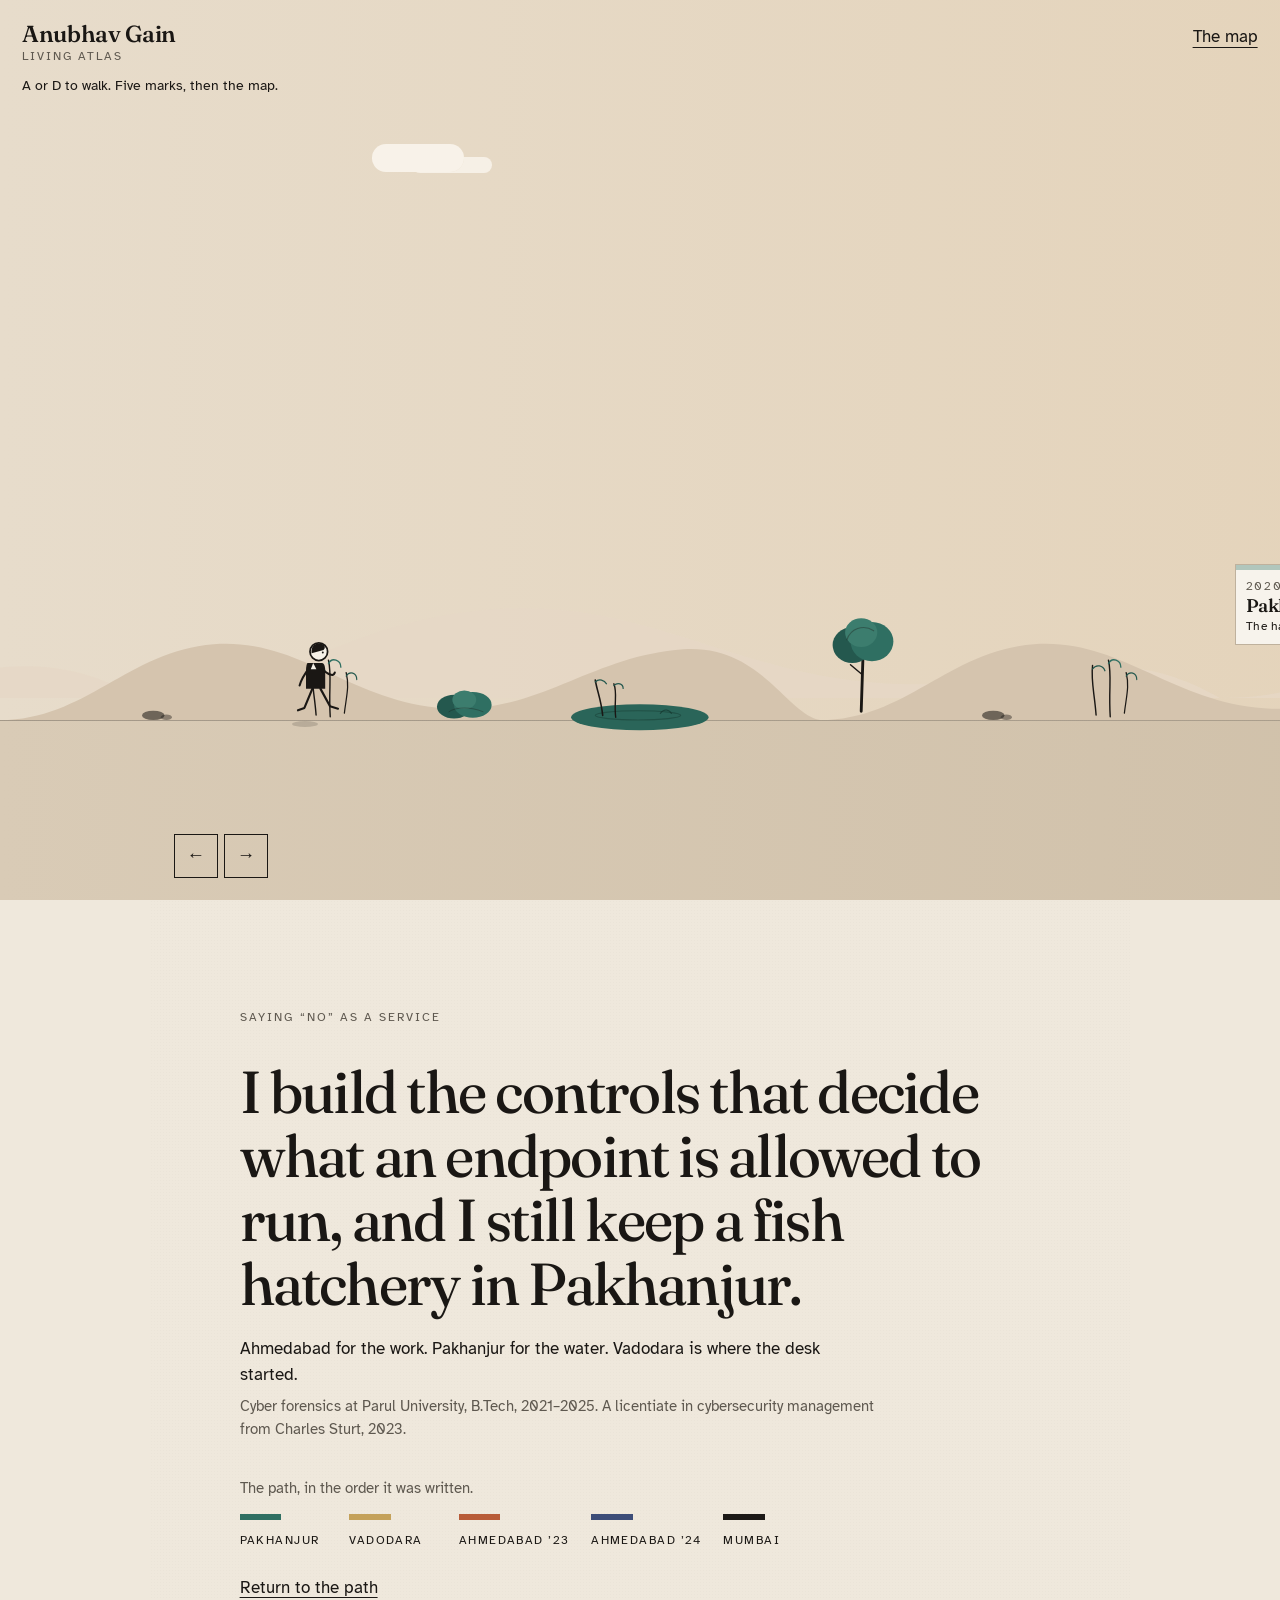
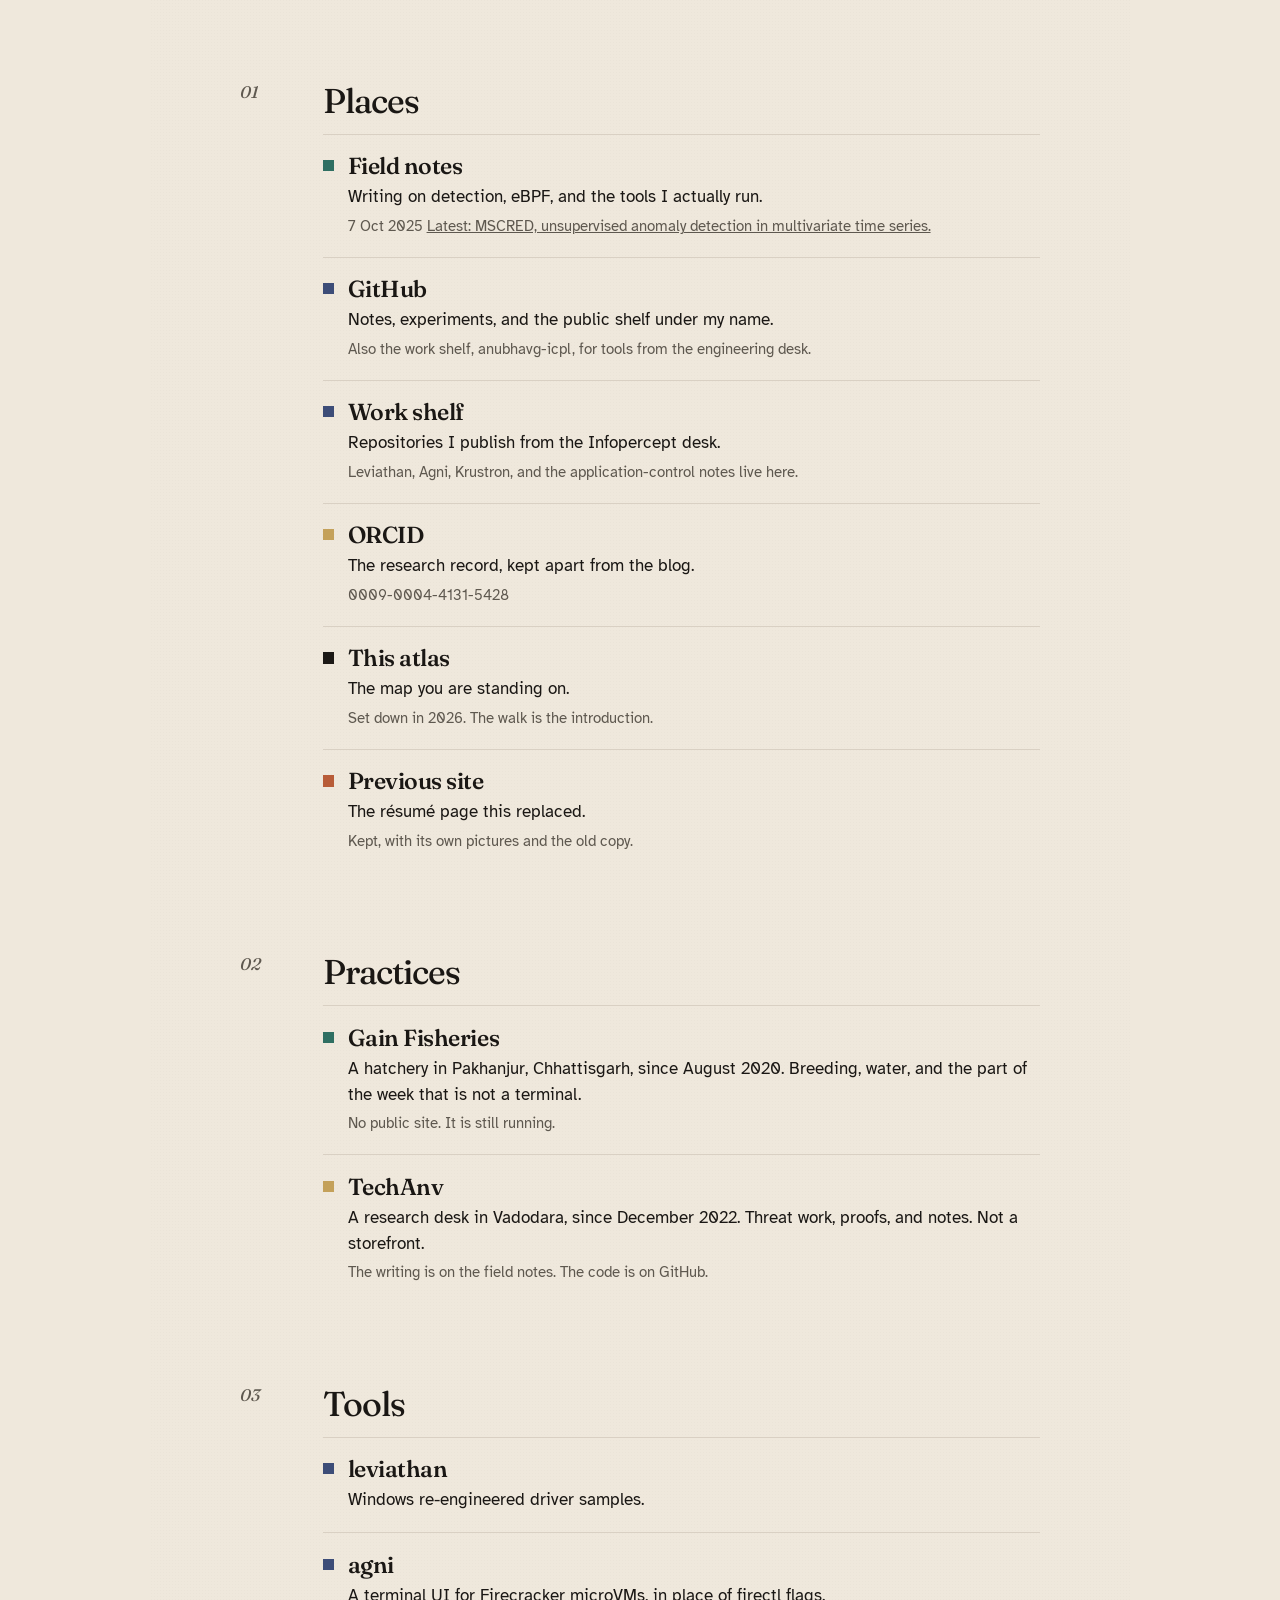
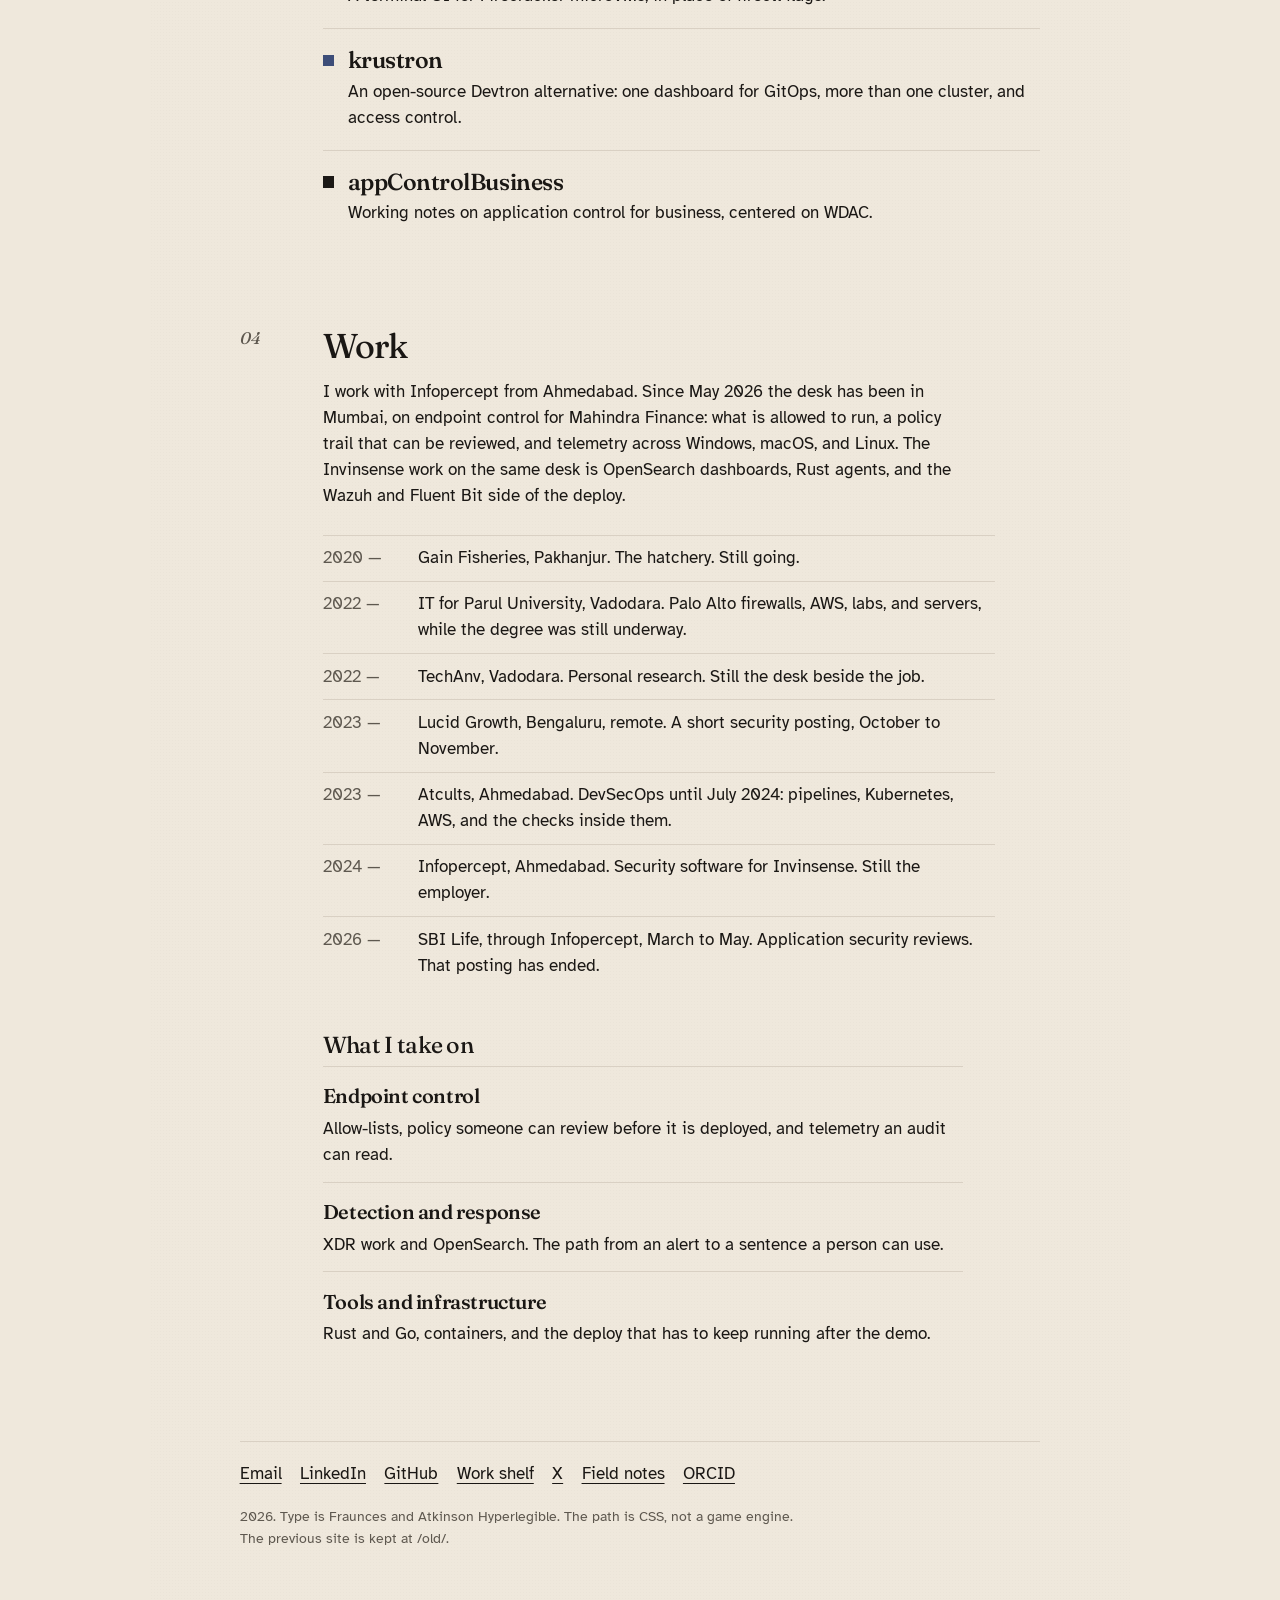
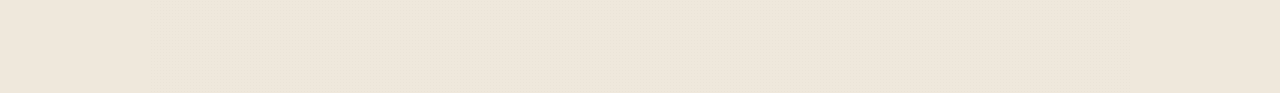
==== index.html @ b59c7184 "Replace the résumé page with a walkable living atlas. The previous site stays in old/. The new page " ====
<!DOCTYPE html>
<html lang="en">
<head>
  <meta charset="utf-8" />
  <meta name="viewport" content="width=device-width, initial-scale=1" />
  <title>Anubhav Gain — Living atlas</title>
  <meta name="description" content="Anubhav Gain builds endpoint controls, keeps a fish hatchery in Pakhanjur, and maps the work from Ahmedabad." />
  <meta name="author" content="Anubhav Gain" />
  <link rel="canonical" href="https://mranv.github.io/" />
  <meta property="og:title" content="Anubhav Gain — Living atlas" />
  <meta property="og:description" content="A walk through the work, then a map of the places, the hatchery, the tools, and what he takes on." />
  <meta property="og:type" content="website" />
  <meta property="og:url" content="https://mranv.github.io/" />
  <meta name="theme-color" content="#efe8dc" />
  <link rel="icon" href="assets/favicon.svg" type="image/svg+xml" />
  <link rel="apple-touch-icon" href="assets/apple-touch-icon.png" />
  <meta property="og:image" content="https://mranv.github.io/assets/og.png" />
  <meta property="og:image:width" content="1200" />
  <meta property="og:image:height" content="630" />
  <meta name="twitter:card" content="summary_large_image" />
  <link rel="preconnect" href="https://fonts.googleapis.com" />
  <link rel="preconnect" href="https://fonts.gstatic.com" crossorigin />
  <link href="https://fonts.googleapis.com/css2?family=Atkinson+Hyperlegible:ital,wght@0,400;0,700;1,400&family=Fraunces:ital,opsz,wght@0,9..144,460;0,9..144,560;1,9..144,460&display=swap" rel="stylesheet" />
  <link rel="stylesheet" href="css/atlas.css" />
  <script>
    (function () {
      try {
        var reduce = window.matchMedia("(prefers-reduced-motion: reduce)").matches;
        var narrow = window.matchMedia("(max-width: 800px)").matches;
        if (reduce || narrow) document.documentElement.classList.add("map-first");
      } catch (e) {}
    })();
  </script>
  <script type="application/ld+json">
  {
    "@context": "https://schema.org",
    "@type": "Person",
    "name": "Anubhav Gain",
    "jobTitle": "Security Engineer",
    "email": "mailto:iamanubhavgain@gmail.com",
    "url": "https://mranv.github.io/",
    "homeLocation": {
      "@type": "Place",
      "name": "Ahmedabad, India"
    },
    "sameAs": [
      "https://mranv.pages.dev/",
      "https://github.com/mranv",
      "https://github.com/anubhavg-icpl",
      "https://www.linkedin.com/in/anubhavgain",
      "https://x.com/AnubhavGain",
      "https://orcid.org/0009-0004-4131-5428"
    ]
  }
  </script>
</head>
<body>
  <a class="skip" href="#atlas">Skip to the map</a>

  <section class="walk" id="walk" aria-label="Walk through the work">
    <p class="sr" id="walk-desc">A side-on path. Walk with A and D, the arrow keys, the on-screen buttons, or a sideways swipe. Five signs mark Pakhanjur, Vadodara, Ahmedabad, Ahmedabad again, and Mumbai. The end of the path opens the map.</p>
    <header class="mast">
      <p class="brand">Anubhav Gain<span>Living atlas</span></p>
      <a class="to-map" href="#atlas">The map</a>
    </header>
    <div class="stage" id="stage" aria-describedby="walk-desc">
      <div class="world" id="world"></div>
      <div class="walker" id="walker" aria-hidden="true">
        <div class="person">
          <img class="frame a" src="assets/walker-a.svg" alt="" width="80" height="112" />
          <img class="frame b" src="assets/walker-b.svg" alt="" width="80" height="112" />
        </div>
      </div>
      <p class="hud" id="hud" aria-live="polite"></p>
      <div class="controls" role="group" aria-label="Walking controls">
        <button type="button" id="walk-left" aria-label="Walk left"><span aria-hidden="true">←</span></button>
        <button type="button" id="walk-right" aria-label="Walk right"><span aria-hidden="true">→</span></button>
      </div>
    </div>
    <button type="button" class="close-walk" id="close-walk">Leave the path</button>
  </section>

  <main id="atlas" class="atlas" tabindex="-1"></main>

  <noscript>
    <main>
      <h1>Anubhav Gain</h1>
      <p>I build the controls that decide what an endpoint is allowed to run, and I still keep a fish hatchery in Pakhanjur.</p>
      <p>Ahmedabad for the work. Pakhanjur for the water. Vadodara is where the desk started.</p>
      <ul>
        <li><a href="https://mranv.pages.dev/">Field notes</a></li>
        <li><a href="https://github.com/mranv">GitHub</a></li>
        <li><a href="https://github.com/anubhavg-icpl">Work shelf</a></li>
        <li><a href="https://orcid.org/0009-0004-4131-5428">ORCID</a></li>
        <li><a href="/old/">Previous site</a></li>
        <li><a href="mailto:iamanubhavgain@gmail.com">Email</a></li>
      </ul>
    </main>
  </noscript>

  <script src="js/content.js"></script>
  <script src="js/atlas.js"></script>
</body>
</html>
---- css/atlas.css ----
/* Paper, ink, and a path that gets dark toward Mumbai. */

:root {
  --paper: #efe8dc;
  --ink: #1a1714;
  --muted: #5e584f;
  --line: #d9d0c3;
  --face: #efe8dc;
  --figure: #1a1714;
  --accent: #2f6f62;
  --display: "Fraunces", "Iowan Old Style", Palatino, "Palatino Linotype", Georgia, serif;
  --body: "Atkinson Hyperlegible", "Segoe UI", sans-serif;
  --measure: 40rem;
}

*,
*::before,
*::after { box-sizing: border-box; }

html { scroll-behavior: smooth; }

@media (prefers-reduced-motion: reduce) {
  html { scroll-behavior: auto; }
}

body {
  margin: 0;
  background: var(--paper);
  color: var(--ink);
  font-family: var(--body);
  font-size: 1.05rem;
  line-height: 1.55;
  overflow-x: hidden;
}

::selection {
  background: #c4a15a;
  color: var(--ink);
}

:focus-visible {
  outline: 2px solid var(--accent);
  outline-offset: 3px;
}

a { color: inherit; }

img { max-width: 100%; }

.sr {
  position: absolute;
  width: 1px;
  height: 1px;
  padding: 0;
  margin: -1px;
  overflow: hidden;
  clip: rect(0, 0, 0, 0);
  white-space: nowrap;
  border: 0;
}

.skip {
  position: absolute;
  left: 1rem;
  top: 0;
  z-index: 50;
  transform: translateY(-120%);
  background: var(--ink);
  color: var(--paper);
  padding: 0.55rem 0.8rem;
  text-decoration: none;
}

.skip:focus { transform: none; }

/* ---------- Act I ---------- */

.walk {
  --figure: #1a1714;
  --face: #efe8dc;
  --post: #1a1714;
  --ground: 20%;
  position: relative;
  height: 100vh;
  height: 100dvh;
  overflow: hidden;
  background: #e8dccb;
  color: var(--figure);
}

html.map-first .walk { display: none; }

html.walk-open .walk {
  display: block;
  position: fixed;
  inset: 0;
  z-index: 40;
  height: 100dvh;
}

.walk.is-dusk { --post: #f3ecdf; }

.walk.is-dusk .person {
  filter: drop-shadow(0 0 1px #f4efe6) drop-shadow(0 0 1px #f4efe6);
}

.mast {
  position: absolute;
  z-index: 6;
  top: 0;
  left: 0;
  right: 0;
  display: flex;
  justify-content: space-between;
  align-items: baseline;
  gap: 1rem;
  padding: 1.15rem 1.4rem;
  pointer-events: none;
}

.mast a,
.mast button { pointer-events: auto; }

.brand {
  margin: 0;
  font-family: var(--display);
  font-weight: 560;
  font-size: 1.45rem;
  letter-spacing: -0.02em;
  line-height: 1;
}

.brand span {
  display: block;
  margin-top: 0.35rem;
  font-family: var(--body);
  font-weight: 400;
  font-size: 0.72rem;
  letter-spacing: 0.16em;
  text-transform: uppercase;
  color: var(--muted);
}

.walk.is-dusk .brand span { color: rgba(243, 236, 223, 0.72); }

.to-map,
.close-walk,
.path-link {
  font: inherit;
  color: inherit;
  background: none;
  border: 0;
  padding: 0.35rem 0;
  text-underline-offset: 0.28em;
  cursor: pointer;
}

.to-map { text-decoration: underline; }

.close-walk { display: none; }

html.walk-open .close-walk {
  display: inline;
  position: absolute;
  z-index: 9;
  top: 1.15rem;
  right: 1.4rem;
  text-decoration: underline;
}

html.walk-open .to-map { visibility: hidden; }

.stage {
  position: absolute;
  inset: 0;
  touch-action: pan-y;
}

html.walk-open .stage { touch-action: none; }

.world {
  position: absolute;
  top: 0;
  bottom: 0;
  left: 0;
  will-change: transform;
}

.sky {
  position: absolute;
  inset: 0;
  background: linear-gradient(
    90deg,
    #e7dccb 0,
    #e4d3ba 1400px,
    #c9b49a 2600px,
    #8a8b96 3900px,
    #2a3548 5100px,
    #1b2433 5900px
  );
}

.sky::before,
.sky::after {
  content: "";
  position: absolute;
  height: 28px;
  border-radius: 40px;
  background: rgba(255, 252, 247, 0.72);
  animation: cloud 28s linear infinite;
}

.sky::before {
  top: 16%;
  left: 6%;
  width: 92px;
  box-shadow:
    34px 7px 0 -6px rgba(255, 252, 247, 0.66),
    1500px 36px 0 -2px rgba(255, 252, 247, 0.5),
    3100px -8px 0 4px rgba(255, 252, 247, 0.4),
    4700px 24px 0 -4px rgba(255, 252, 247, 0.34);
}

.sky::after {
  top: 28%;
  left: 28%;
  width: 70px;
  opacity: 0.8;
  animation-duration: 40s;
  animation-delay: -14s;
  box-shadow:
    26px 4px 0 -8px rgba(255, 252, 247, 0.6),
    1900px 18px 0 0 rgba(255, 252, 247, 0.38),
    3600px 30px 0 -6px rgba(255, 252, 247, 0.32);
}

.walk.is-dusk .sky::before,
.walk.is-dusk .sky::after {
  opacity: 0.22;
}

.ground {
  position: absolute;
  left: 0;
  right: 0;
  bottom: 0;
  height: var(--ground);
  background: linear-gradient(
    90deg,
    #d9cbb6 0,
    #cbbba3 2200px,
    #6a6156 4200px,
    #241f1b 5600px
  );
}

.pathline {
  position: absolute;
  left: 0;
  right: 0;
  bottom: calc(var(--ground) - 1px);
  height: 1px;
  background: linear-gradient(90deg, rgba(26, 23, 20, 0.28), rgba(243, 236, 223, 0.28));
  z-index: 1;
}

.land {
  position: absolute;
  left: 0;
  width: 100%;
  pointer-events: none;
  z-index: 0;
}

.land-near {
  bottom: var(--ground);
  height: 118px;
  background: url("../assets/ridge.svg") left bottom / 820px 118px repeat-x;
}

.land-far {
  bottom: calc(var(--ground) + 22px);
  height: 132px;
  opacity: 0.8;
  background: url("../assets/ridge-far.svg") left bottom / 1080px 132px repeat-x;
  animation: ridge-drift 42s linear infinite;
}

.walk.is-dusk .land {
  filter: brightness(0) invert(0.9);
}

.scenery { position: absolute; z-index: 1; }

.scenery-hill {
  z-index: 0;
  width: 340px;
  height: 90px;
  bottom: calc(var(--ground) - 4px);
  background: url("../assets/hill.svg") center bottom / contain no-repeat;
}

.scenery-pond {
  width: 156px;
  height: 80px;
  bottom: calc(var(--ground) - 14px);
  background: url("../assets/pond.svg") center bottom / contain no-repeat;
  animation: lap 3.6s ease-in-out infinite;
}

.scenery-tree {
  width: 86px;
  height: 118px;
  bottom: calc(var(--ground) - 2px);
  background: url("../assets/tree.svg") center bottom / contain no-repeat;
  transform-origin: 50% 100%;
  animation: sway 4.8s ease-in-out infinite;
}

.scenery-campus {
  width: 148px;
  height: 92px;
  bottom: calc(var(--ground) - 2px);
  background: url("../assets/campus.svg") center bottom / contain no-repeat;
}

.scenery-wires {
  width: 196px;
  height: 116px;
  bottom: calc(var(--ground) - 2px);
  background: url("../assets/wires.svg") center bottom / contain no-repeat;
  transform-origin: 50% 100%;
  animation: sway 5.5s ease-in-out infinite;
}

.scenery-rack {
  width: 46px;
  height: 76px;
  bottom: calc(var(--ground) - 2px);
  background: url("../assets/rack.svg") center bottom / contain no-repeat;
}

.scenery-stone {
  width: 34px;
  height: 16px;
  bottom: calc(var(--ground) - 1px);
  background: url("../assets/stone.svg") center bottom / contain no-repeat;
}

.scenery-reed {
  width: 64px;
  height: 76px;
  bottom: calc(var(--ground) - 2px);
  background: url("../assets/reed.svg") center bottom / contain no-repeat;
  transform-origin: 50% 100%;
  animation: sway 2.4s ease-in-out infinite;
}

.scenery-bush {
  width: 72px;
  height: 42px;
  bottom: calc(var(--ground) - 2px);
  background: url("../assets/bush.svg") center bottom / contain no-repeat;
  transform-origin: 50% 100%;
  animation: sway 3.3s ease-in-out infinite;
}

.scenery:nth-child(odd) { animation-delay: -1.1s; }

.walk.is-dusk .scenery {
  filter: brightness(0) invert(0.92);
}

.sign {
  position: absolute;
  z-index: 2;
  bottom: calc(var(--ground) - 2px);
  width: 170px;
  height: 150px;
  transform: translateX(-50%);
  animation: sign-float 4.2s ease-in-out infinite;
}

.sign .post {
  position: absolute;
  left: 50%;
  bottom: 0;
  width: 2px;
  height: 78px;
  background: var(--post);
  transform: translateX(-50%);
}

.sign .board {
  position: absolute;
  left: 50%;
  bottom: 78px;
  width: 168px;
  transform: translateX(-50%);
  background: #f7f3ec;
  color: #1a1714;
  padding: 0.45rem 0.6rem 0.55rem;
  box-shadow: 0 0 0 1px rgba(26, 23, 20, 0.18);
}

.sign .tab {
  display: block;
  height: 5px;
  margin: -0.45rem -0.6rem 0.4rem;
  background: var(--mark, #1a1714);
  opacity: 0.35;
}

.sign.is-found .tab { opacity: 1; }

.sign.is-found .board { transform: translateX(-50%) translateY(-6px); }

.sign .year,
.sign .line {
  display: block;
  font-size: 0.75rem;
  letter-spacing: 0.04em;
}

.sign .year {
  text-transform: uppercase;
  letter-spacing: 0.14em;
  color: #5e584f;
}

.sign .title {
  display: block;
  font-family: var(--display);
  font-weight: 560;
  font-size: 1.15rem;
  line-height: 1.15;
  letter-spacing: -0.02em;
}

.sign-gate { width: 210px; height: 180px; }

.sign-gate .post,
.sign-gate .lintel { display: none; }

.sign-gate::before {
  content: "";
  position: absolute;
  left: 0;
  right: 0;
  bottom: 0;
  height: 148px;
  background: var(--post);
  -webkit-mask: url("../assets/gate.svg") center bottom / contain no-repeat;
  mask: url("../assets/gate.svg") center bottom / contain no-repeat;
  pointer-events: none;
}

.sign-gate .post {
  height: 108px;
  transform: none;
}

.sign-gate .post.a { left: 18px; }
.sign-gate .post.b { left: auto; right: 18px; }

.sign-gate .lintel {
  position: absolute;
  left: 12px;
  right: 12px;
  bottom: 106px;
  height: 5px;
  background: var(--post);
}

.sign-gate .board {
  bottom: 122px;
  width: 150px;
  text-align: center;
}

.sign-gate .tab { display: none; }

.walker {
  position: absolute;
  z-index: 3;
  left: 22%;
  bottom: calc(var(--ground) - 4px);
  width: 64px;
  height: 104px;
  pointer-events: none;
}

.walker::after {
  content: "";
  position: absolute;
  left: 10px;
  bottom: -3px;
  width: 26px;
  height: 6px;
  border-radius: 50%;
  background: rgba(26, 23, 20, 0.16);
}

.person { position: relative; width: 64px; height: 104px; }

.person .frame {
  position: absolute;
  left: 0;
  bottom: 0;
  width: 100%;
  height: 100%;
  object-fit: contain;
  object-position: bottom center;
}

.person .b { opacity: 0; }

.person { animation: breathe 2.6s ease-in-out infinite; }
.walker.face-left .person { animation: breathe-left 2.6s ease-in-out infinite; }

.stage.is-walking .person .a { animation: stride-a 0.28s linear infinite; }
.stage.is-walking .person .b { animation: stride-b 0.28s linear infinite; }
.stage.is-walking .person { animation: bob 0.28s ease-in-out infinite; }
.stage.is-walking .walker.face-left .person { animation: bob-left 0.28s ease-in-out infinite; }
.stage.is-walking .walker::after { animation: step-shadow 0.28s ease-in-out infinite; }

.walker.face-left .person { transform: scaleX(-1); }

@keyframes stride-a {
  0%, 49% { opacity: 1; }
  50%, 100% { opacity: 0; }
}

@keyframes stride-b {
  0%, 49% { opacity: 0; }
  50%, 100% { opacity: 1; }
}

@keyframes breathe {
  0%, 100% { transform: translateY(0); }
  50% { transform: translateY(-3px); }
}

@keyframes breathe-left {
  0%, 100% { transform: scaleX(-1) translateY(0); }
  50% { transform: scaleX(-1) translateY(-3px); }
}

@keyframes bob {
  0%, 100% { transform: translateY(0) rotate(0deg); }
  50% { transform: translateY(-7px) rotate(-2deg); }
}

@keyframes bob-left {
  0%, 100% { transform: scaleX(-1) translateY(0) rotate(0deg); }
  50% { transform: scaleX(-1) translateY(-7px) rotate(-2deg); }
}

@keyframes step-shadow {
  0%, 100% { transform: scaleX(1); opacity: 0.85; }
  50% { transform: scaleX(0.62); opacity: 0.35; }
}

@keyframes sway {
  0%, 100% { transform: rotate(-3.5deg); }
  50% { transform: rotate(3.5deg); }
}

@keyframes lap {
  0%, 100% { transform: translateY(0) scaleX(1); }
  50% { transform: translateY(3px) scaleX(1.04); }
}

@keyframes sign-float {
  0%, 100% { transform: translateX(-50%) translateY(0); }
  50% { transform: translateX(-50%) translateY(-4px); }
}

@keyframes cloud {
  from { transform: translateX(0); }
  to { transform: translateX(520px); }
}

@keyframes ridge-drift {
  from { background-position: 0 bottom; }
  to { background-position: 1080px bottom; }
}

.hud {
  position: absolute;
  z-index: 6;
  top: 4.8rem;
  left: 1.4rem;
  margin: 0;
  max-width: 16rem;
  font-size: 0.86rem;
  line-height: 1.35;
}

.controls {
  position: absolute;
  z-index: 6;
  left: 1rem;
  bottom: max(1rem, env(safe-area-inset-bottom));
  display: flex;
  gap: 0.4rem;
}

.controls button {
  width: 44px;
  height: 44px;
  font: inherit;
  font-size: 1.15rem;
  color: var(--figure);
  background: transparent;
  border: 1px solid var(--figure);
  cursor: pointer;
}

.controls button:hover,
.controls button:focus-visible {
  background: var(--figure);
  color: var(--face);
}

@media (min-width: 801px) {
  .controls {
    left: calc(22% - 108px);
    bottom: max(1.4rem, env(safe-area-inset-bottom));
  }
}

.walk.is-dusk .mast,
.walk.is-dusk .hud,
.walk.is-dusk .close-walk,
.walk.is-dusk .controls button {
  color: #f3ecdf;
}

.walk.is-arrived::after {
  content: "";
  position: absolute;
  inset: 0;
  z-index: 8;
  background: var(--paper);
  pointer-events: none;
  animation: to-paper 0.8s ease forwards;
}

@keyframes to-paper {
  from { opacity: 0; }
  to { opacity: 1; }
}

@media (prefers-reduced-motion: reduce) {
  .person,
  .walker.face-left .person,
  .stage.is-walking .person,
  .stage.is-walking .person .a,
  .stage.is-walking .person .b,
  .stage.is-walking .walker.face-left .person,
  .stage.is-walking .walker::after,
  .scenery-reed,
  .scenery-bush,
  .scenery-tree,
  .scenery-wires,
  .scenery-pond,
  .sign,
  .land-far,
  .sky::before,
  .sky::after { animation: none; }

  .sign.is-found .board { transform: translateX(-50%); }

  .walk.is-arrived::after {
    animation: none;
    opacity: 1;
  }
}

/* ---------- Act II ---------- */

.atlas {
  position: relative;
  max-width: 980px;
  margin: 0 auto;
  padding: 12vh 7vw 16vh;
}

.atlas::before {
  content: "";
  pointer-events: none;
  position: absolute;
  inset: 0;
  opacity: 0.45;
  background-image: radial-gradient(rgba(26, 23, 20, 0.045) 0.55px, transparent 0.55px);
  background-size: 3px 3px;
}

.kicker {
  position: relative;
  margin: 0;
  font-size: 0.78rem;
  letter-spacing: 0.16em;
  text-transform: uppercase;
  color: var(--muted);
}

.atlas h1 {
  position: relative;
  margin: 0.55em 0 0.35em;
  max-width: 16em;
  font-family: var(--display);
  font-weight: 460;
  font-size: clamp(2.15rem, 5.4vw, 3.7rem);
  font-optical-sizing: auto;
  line-height: 1.08;
  letter-spacing: -0.03em;
}

.where,
.study,
.now {
  position: relative;
  max-width: var(--measure);
  margin: 0.4rem 0 0;
}

.study,
.note,
.colo,
.ribbon-kicker {
  color: var(--muted);
}

.study { font-size: 0.95rem; }

.ribbon {
  position: relative;
  margin-top: 2.2rem;
}

.ribbon-kicker {
  margin: 0;
  font-size: 0.92rem;
}

.ribbon ol {
  list-style: none;
  display: flex;
  flex-wrap: wrap;
  gap: 1rem 1.35rem;
  margin: 0.85rem 0 0;
  padding: 0;
}

.ribbon li { min-width: 5.5rem; }

.swatch {
  display: block;
  width: 2.6rem;
  height: 0.42rem;
  margin-bottom: 0.35rem;
  background: var(--ink);
}

.swatch-name {
  font-size: 0.75rem;
  letter-spacing: 0.12em;
  text-transform: uppercase;
}

.path-actions {
  position: relative;
  margin: 1.4rem 0 0;
}

.path-link { text-decoration: underline; }

html.map-first .return-path { display: none; }
html:not(.map-first) .walk-toggle { display: none; }

.sheet {
  position: relative;
  display: grid;
  grid-template-columns: 4.2rem 1fr;
  gap: 0 1rem;
  margin-top: 4.6rem;
}

.index {
  margin: 0.35rem 0 0;
  font-family: var(--display);
  font-style: italic;
  font-weight: 460;
  font-size: 1.05rem;
  color: var(--muted);
}

.sheet h2 {
  margin: 0 0 0.4rem;
  font-family: var(--display);
  font-weight: 460;
  font-size: clamp(1.7rem, 3vw, 2.15rem);
  letter-spacing: -0.03em;
}

.place {
  display: grid;
  grid-template-columns: 0.7rem 1fr;
  gap: 0.85rem;
  padding: 1.15rem 0 1.2rem;
  border-top: 1px solid var(--line);
}

.tick {
  width: 0.7rem;
  height: 0.7rem;
  margin-top: 0.45rem;
  background: var(--mark, var(--ink));
}

.place h3 {
  margin: 0;
  font-family: var(--display);
  font-weight: 560;
  font-size: 1.45rem;
  letter-spacing: -0.02em;
  line-height: 1.15;
}

.place h3 a { text-decoration: none; }
.place h3 a:hover { text-decoration: underline; text-underline-offset: 0.16em; }

.beat,
.note,
.hire-row p { margin: 0.28rem 0 0; }

.note { font-size: 0.92rem; }
.note a { color: inherit; }

.now { margin-top: 0.2rem; }

.years {
  list-style: none;
  margin: 1.6rem 0 0;
  padding: 0;
  max-width: 42rem;
}

.years li {
  display: grid;
  grid-template-columns: 5.2rem 1fr;
  gap: 0.75rem;
  padding: 0.6rem 0;
  border-top: 1px solid var(--line);
}

.when { color: var(--muted); }

.hire-lead {
  margin: 2.4rem 0 0.2rem;
  font-family: var(--display);
  font-weight: 460;
  font-size: 1.45rem;
  letter-spacing: -0.03em;
}

.hire-row {
  max-width: var(--measure);
  padding: 0.85rem 0;
  border-top: 1px solid var(--line);
}

.hire-row h3 {
  margin: 0;
  font-family: var(--display);
  font-weight: 560;
  font-size: 1.25rem;
  letter-spacing: -0.02em;
}

.colophon {
  position: relative;
  margin-top: 5rem;
  padding-top: 1.2rem;
  border-top: 1px solid var(--line);
}

.footlinks {
  display: flex;
  flex-wrap: wrap;
  gap: 0.35rem 1.15rem;
}

.footlinks a { text-underline-offset: 0.22em; }

.colo {
  max-width: 36rem;
  margin: 1.1rem 0 0;
  font-size: 0.9rem;
}

@media (max-width: 640px) {
  .atlas { padding: 3.2rem 1.25rem 5rem; }

  .atlas h1 { max-width: 14ch; }

  .sheet {
    grid-template-columns: 1fr;
    margin-top: 3.2rem;
  }

  .index { margin: 0 0 0.2rem; }

  .years li { grid-template-columns: 4.4rem 1fr; }
}
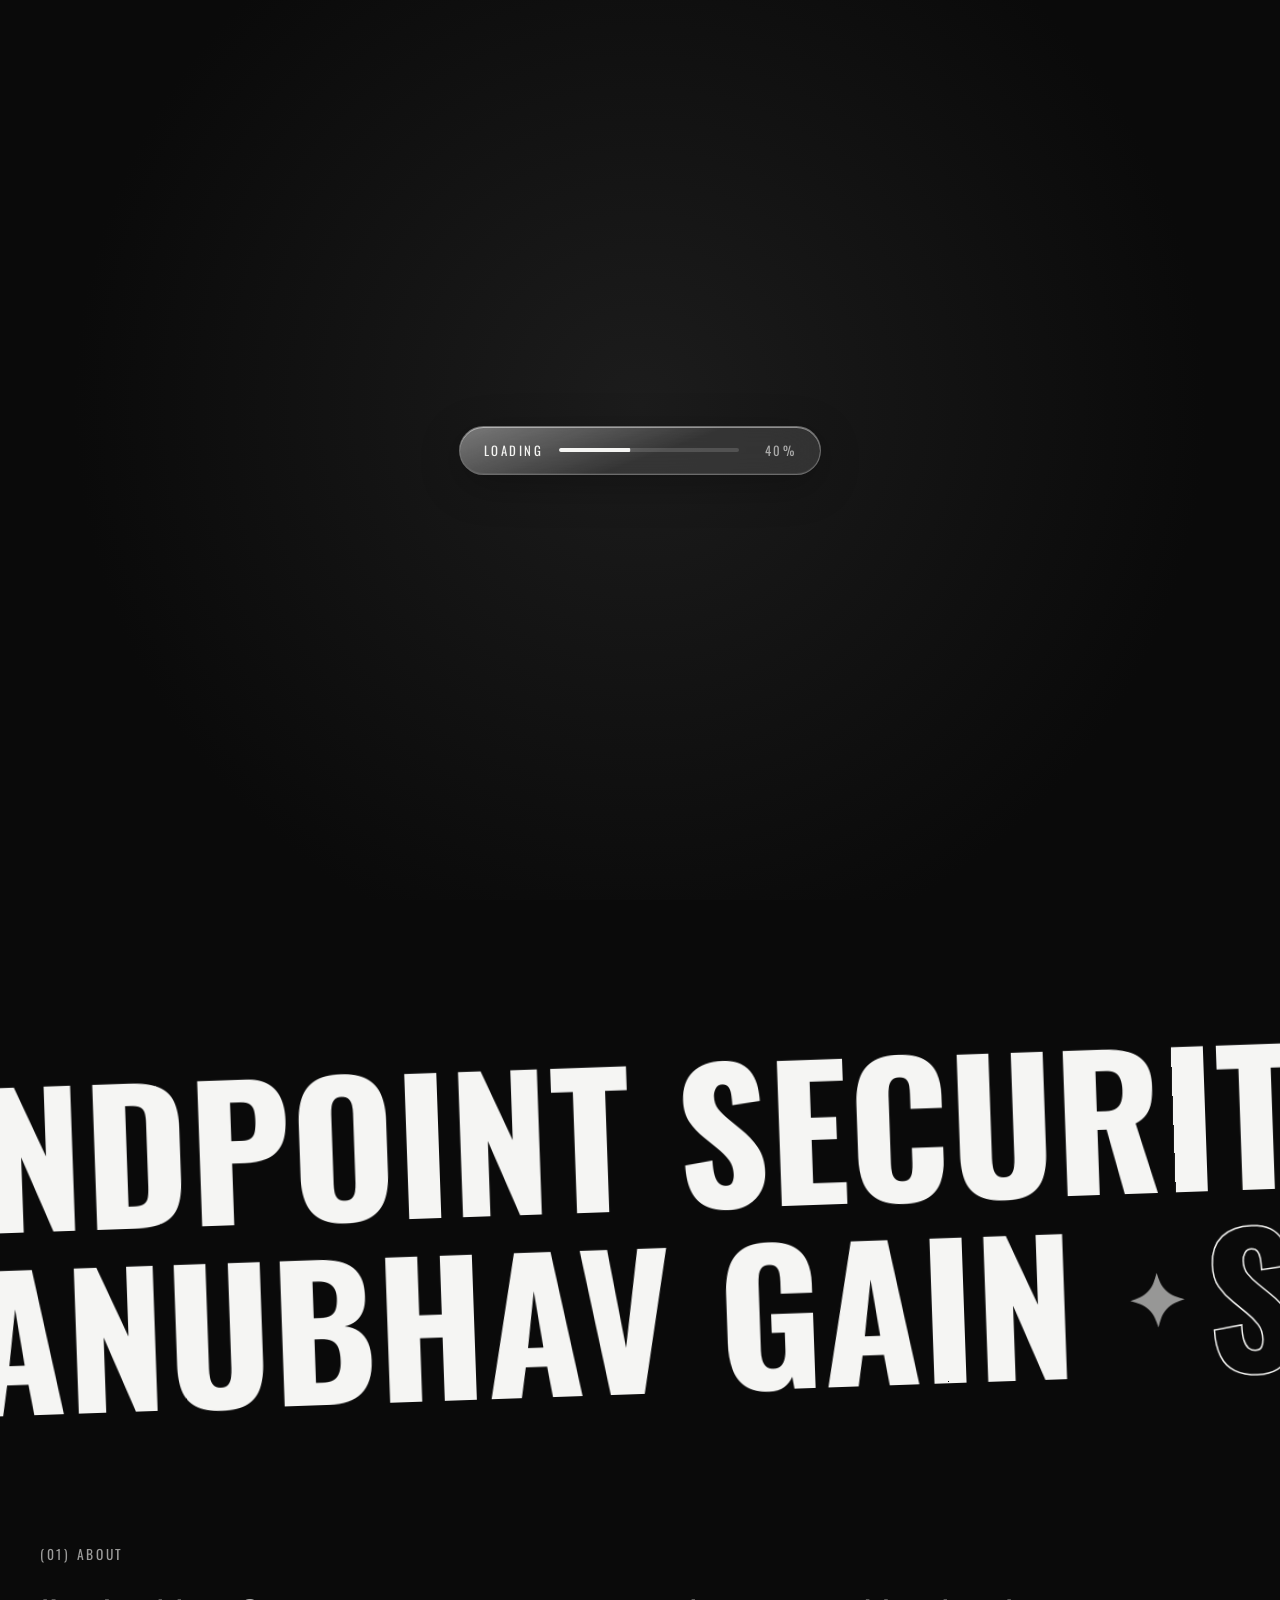
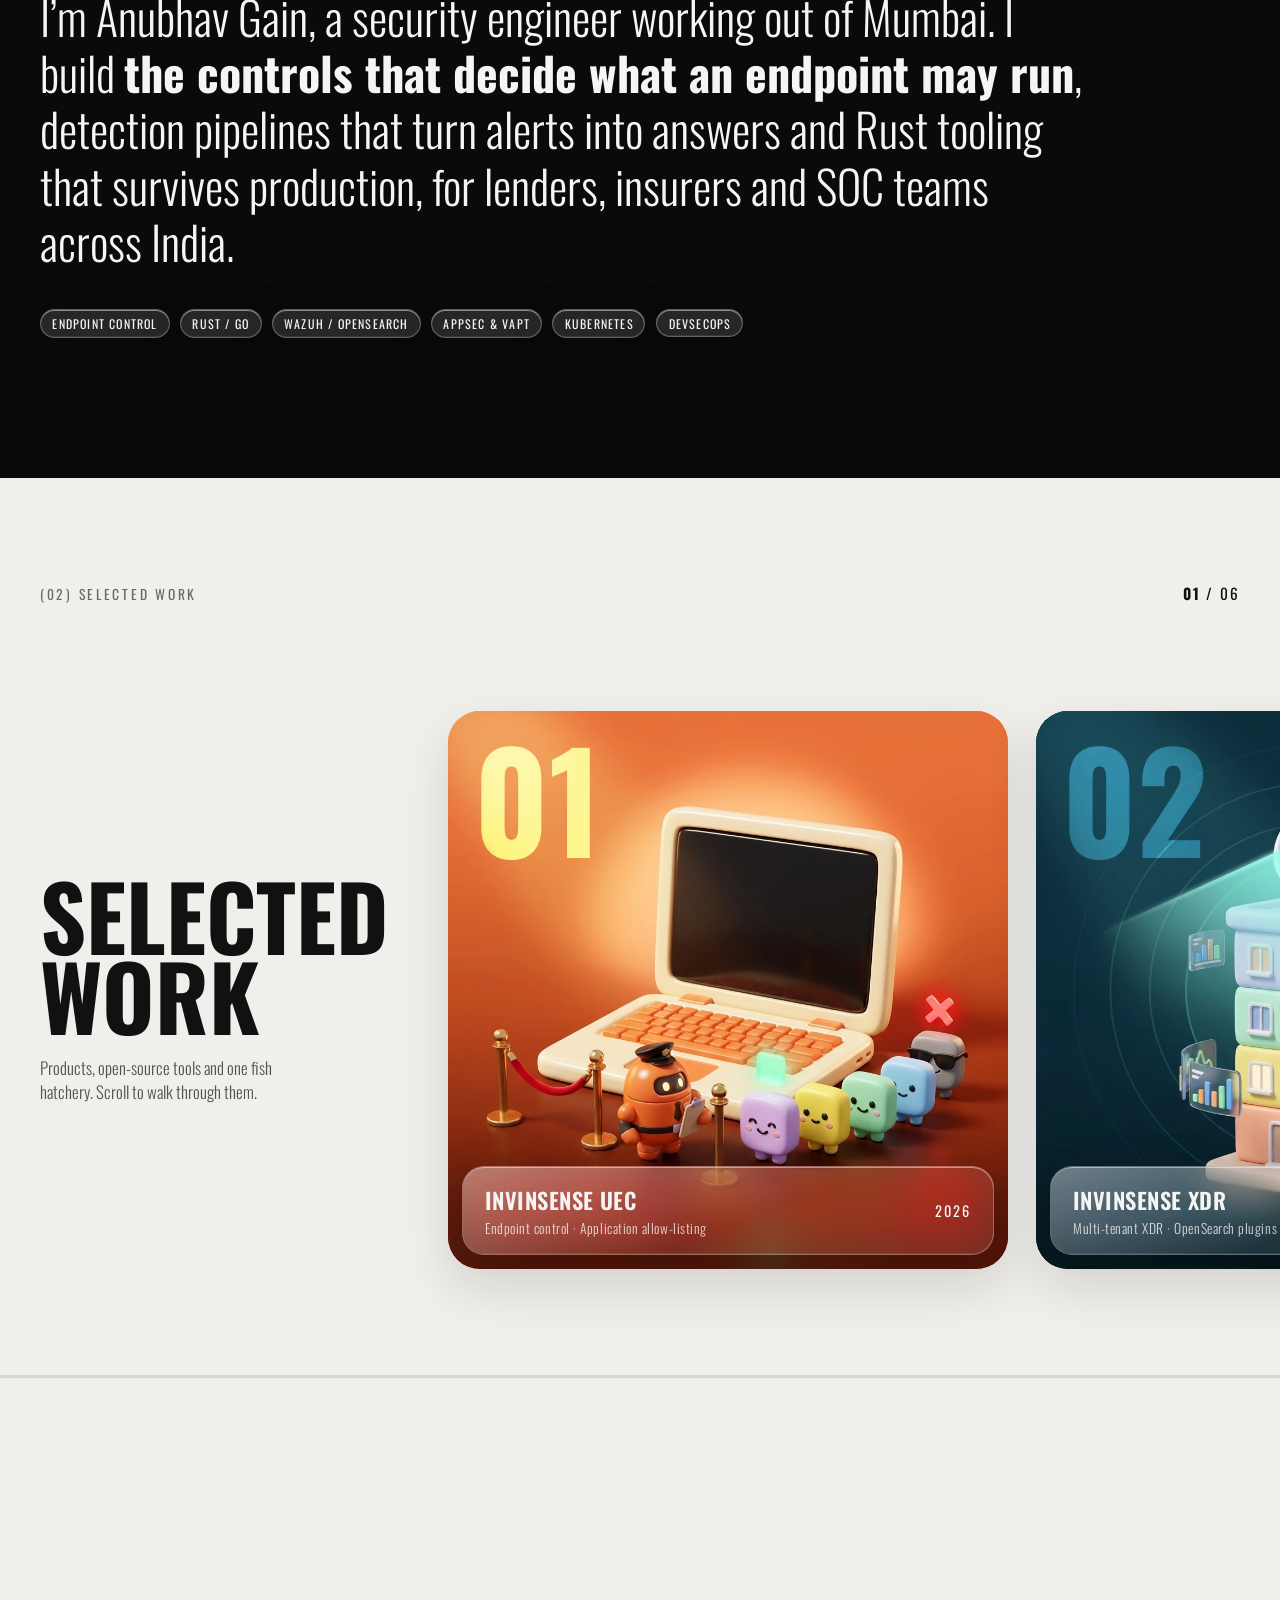
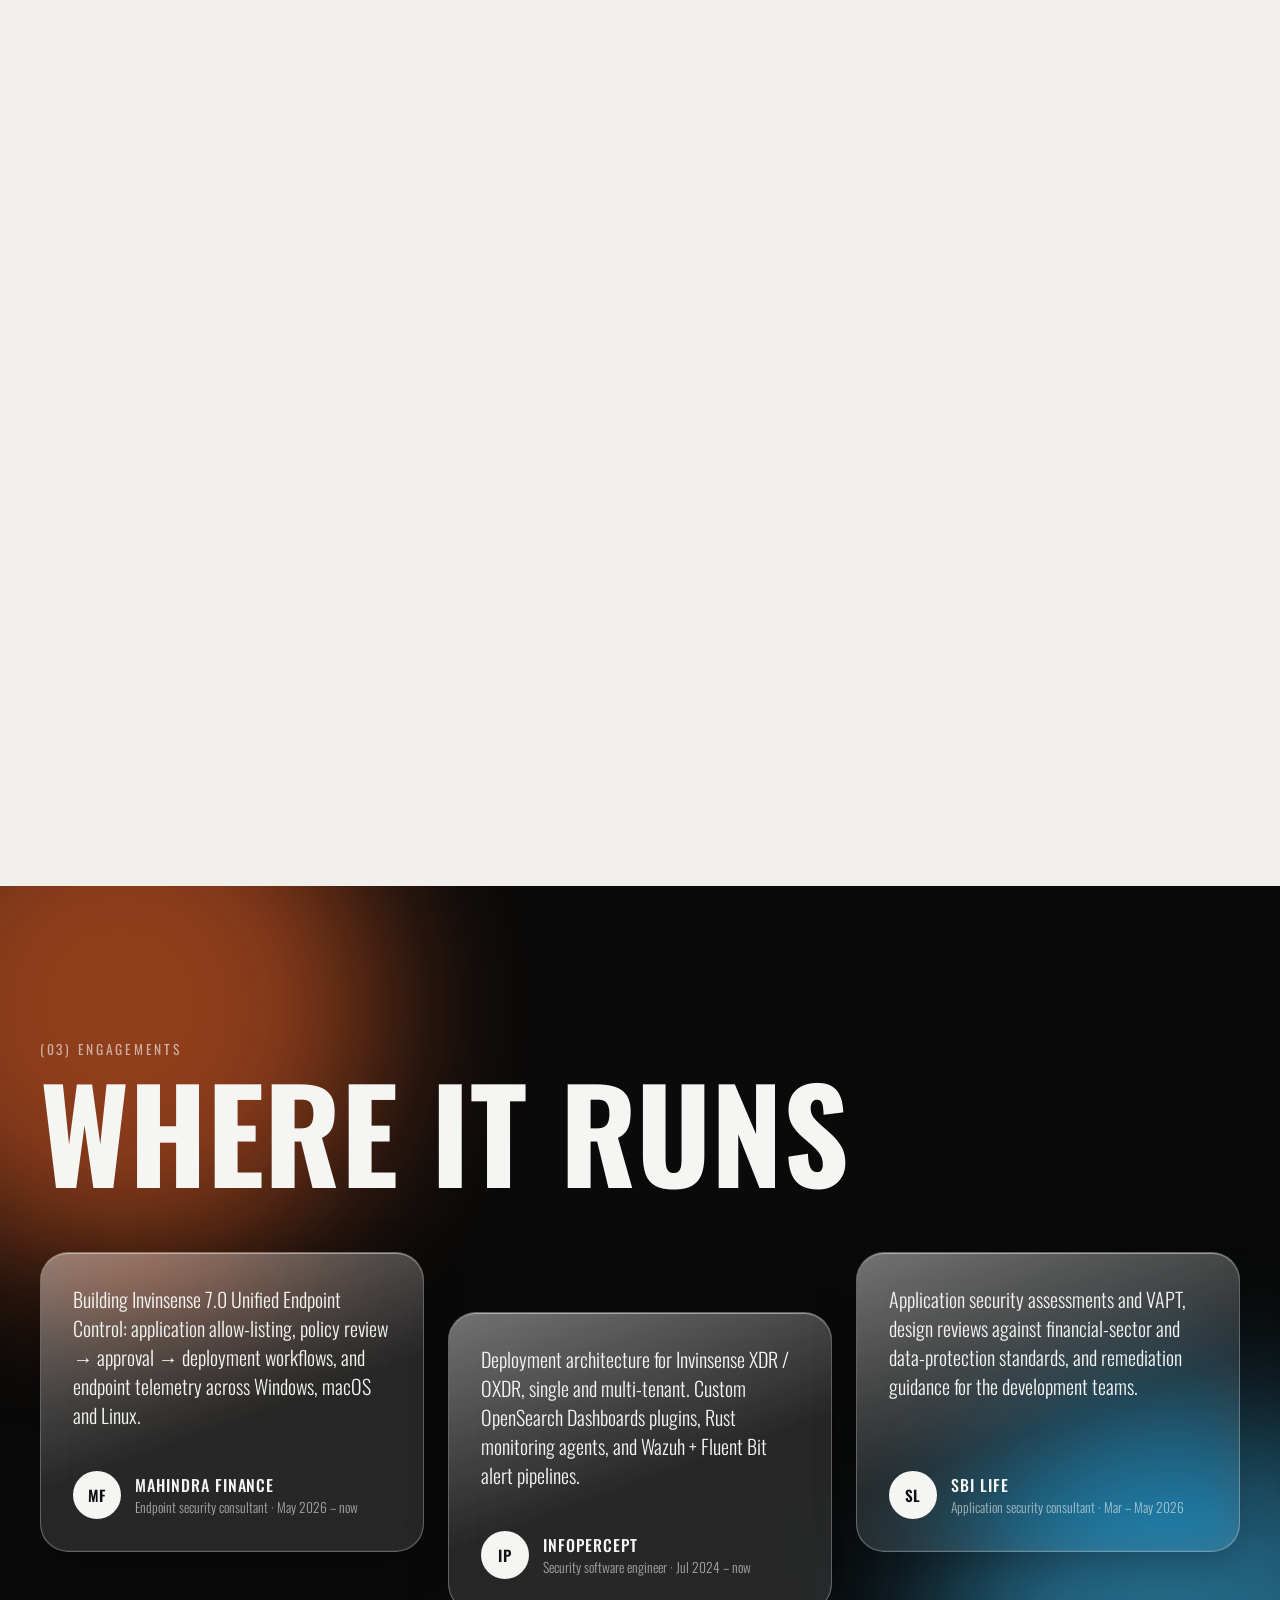
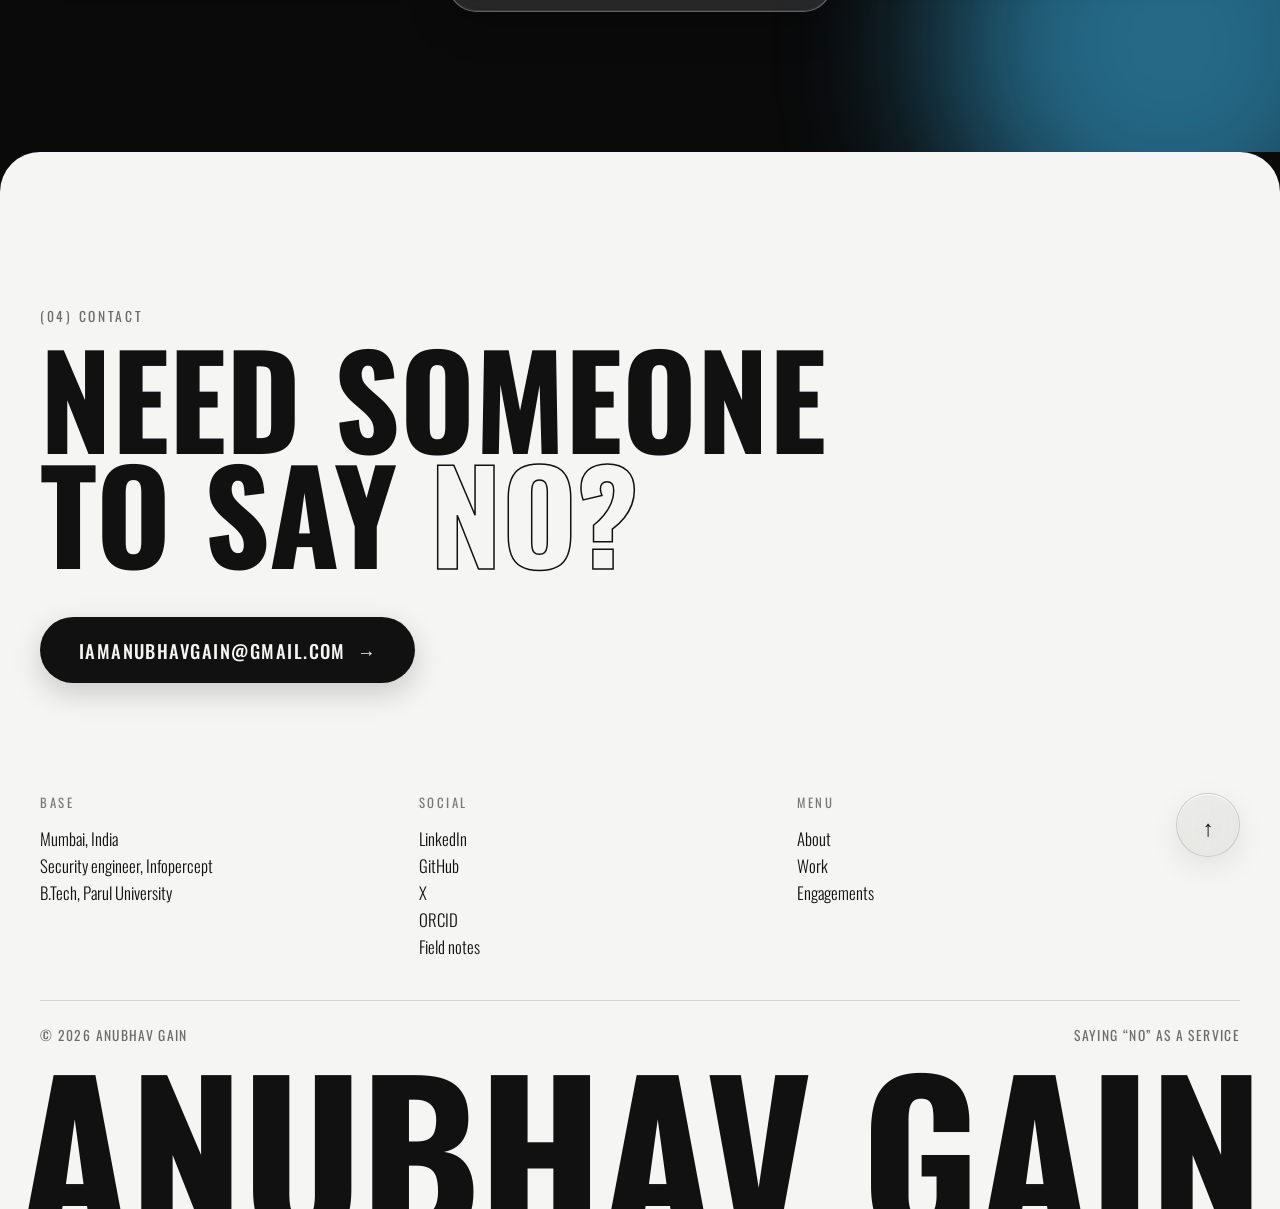
==== commit de72fd7e: "Replace the atlas with a glass portfolio and make the root the entity home The root page is now a si" ====
--- a/index.html
+++ b/index.html
@@ -1,104 +1,469 @@
 <!DOCTYPE html>
 <html lang="en">
 <head>
-  <meta charset="utf-8" />
-  <meta name="viewport" content="width=device-width, initial-scale=1" />
-  <title>Anubhav Gain — Living atlas</title>
-  <meta name="description" content="Anubhav Gain builds endpoint controls, keeps a fish hatchery in Pakhanjur, and maps the work from Ahmedabad." />
-  <meta name="author" content="Anubhav Gain" />
-  <link rel="canonical" href="https://mranv.github.io/" />
-  <meta property="og:title" content="Anubhav Gain — Living atlas" />
-  <meta property="og:description" content="A walk through the work, then a map of the places, the hatchery, the tools, and what he takes on." />
-  <meta property="og:type" content="website" />
-  <meta property="og:url" content="https://mranv.github.io/" />
-  <meta name="theme-color" content="#efe8dc" />
-  <link rel="icon" href="assets/favicon.svg" type="image/svg+xml" />
-  <link rel="apple-touch-icon" href="assets/apple-touch-icon.png" />
-  <meta property="og:image" content="https://mranv.github.io/assets/og.png" />
-  <meta property="og:image:width" content="1200" />
-  <meta property="og:image:height" content="630" />
-  <meta name="twitter:card" content="summary_large_image" />
-  <link rel="preconnect" href="https://fonts.googleapis.com" />
-  <link rel="preconnect" href="https://fonts.gstatic.com" crossorigin />
-  <link href="https://fonts.googleapis.com/css2?family=Atkinson+Hyperlegible:ital,wght@0,400;0,700;1,400&family=Fraunces:ital,opsz,wght@0,9..144,460;0,9..144,560;1,9..144,460&display=swap" rel="stylesheet" />
-  <link rel="stylesheet" href="css/atlas.css" />
-  <script>
-    (function () {
-      try {
-        var reduce = window.matchMedia("(prefers-reduced-motion: reduce)").matches;
-        var narrow = window.matchMedia("(max-width: 800px)").matches;
-        if (reduce || narrow) document.documentElement.classList.add("map-first");
-      } catch (e) {}
-    })();
-  </script>
+  <meta charset="UTF-8">
+  <meta name="viewport" content="width=device-width, initial-scale=1.0">
+  <title>Anubhav Gain — Security Engineer</title>
+  <meta name="description" content="Anubhav Gain is a security engineer in Mumbai, India, building endpoint control, XDR pipelines and Rust security tooling at Infopercept. Saying “No” as a Service.">
+  <meta name="author" content="Anubhav Gain">
+  <meta name="robots" content="index, follow, max-image-preview:large">
+  <link rel="canonical" href="https://mranv.github.io/">
+  <meta name="theme-color" content="#0a0a0a">
+
+  <meta property="og:type" content="profile">
+  <meta property="og:site_name" content="Anubhav Gain">
+  <meta property="og:locale" content="en_IN">
+  <meta property="og:url" content="https://mranv.github.io/">
+  <meta property="og:title" content="Anubhav Gain — Security Engineer">
+  <meta property="og:description" content="Endpoint control, XDR pipelines and Rust security tooling. Saying “No” as a Service.">
+  <meta property="og:image" content="https://mranv.github.io/assets/og.jpg">
+  <meta property="og:image:width" content="1200">
+  <meta property="og:image:height" content="630">
+  <meta property="og:image:alt" content="Anubhav Gain, Security Engineer, beside an orange 3D retro computer whose screen reads NO.">
+  <meta property="profile:first_name" content="Anubhav">
+  <meta property="profile:last_name" content="Gain">
+  <meta property="profile:username" content="mranv">
+  <meta name="twitter:card" content="summary_large_image">
+  <meta name="twitter:site" content="@AnubhavGain">
+  <meta name="twitter:creator" content="@AnubhavGain">
+  <meta name="twitter:image:alt" content="Anubhav Gain, Security Engineer, beside an orange 3D retro computer whose screen reads NO.">
+
+  <link rel="me" href="https://www.linkedin.com/in/anubhavgain">
+  <link rel="me" href="https://github.com/mranv">
+  <link rel="me" href="https://github.com/anubhavg-icpl">
+  <link rel="me" href="https://x.com/AnubhavGain">
+  <link rel="me" href="https://orcid.org/0009-0004-4131-5428">
+  <link rel="me" href="https://mranv.pages.dev/">
+
+  <link rel="icon" type="image/png" sizes="96x96" href="assets/favicon.png">
+  <link rel="apple-touch-icon" sizes="180x180" href="assets/apple-touch-icon.png">
+
   <script type="application/ld+json">
   {
     "@context": "https://schema.org",
-    "@type": "Person",
-    "name": "Anubhav Gain",
-    "jobTitle": "Security Engineer",
-    "email": "mailto:iamanubhavgain@gmail.com",
-    "url": "https://mranv.github.io/",
-    "homeLocation": {
-      "@type": "Place",
-      "name": "Ahmedabad, India"
-    },
-    "sameAs": [
-      "https://mranv.pages.dev/",
-      "https://github.com/mranv",
-      "https://github.com/anubhavg-icpl",
-      "https://www.linkedin.com/in/anubhavgain",
-      "https://x.com/AnubhavGain",
-      "https://orcid.org/0009-0004-4131-5428"
+    "@graph": [
+      {
+        "@type": "ProfilePage",
+        "@id": "https://mranv.github.io/#profile",
+        "url": "https://mranv.github.io/",
+        "name": "Anubhav Gain — Security Engineer",
+        "inLanguage": "en",
+        "dateModified": "2026-09-29",
+        "isPartOf": { "@id": "https://mranv.github.io/#website" },
+        "about": { "@id": "https://mranv.github.io/#person" },
+        "mainEntity": { "@id": "https://mranv.github.io/#person" },
+        "primaryImageOfPage": { "@id": "https://mranv.github.io/#og-image" }
+      },
+      {
+        "@type": "WebSite",
+        "@id": "https://mranv.github.io/#website",
+        "url": "https://mranv.github.io/",
+        "name": "Anubhav Gain",
+        "alternateName": "mranv",
+        "inLanguage": "en",
+        "publisher": { "@id": "https://mranv.github.io/#person" }
+      },
+      {
+        "@type": "Person",
+        "@id": "https://mranv.github.io/#person",
+        "name": "Anubhav Gain",
+        "givenName": "Anubhav",
+        "familyName": "Gain",
+        "alternateName": "mranv",
+        "url": "https://mranv.github.io/",
+        "mainEntityOfPage": { "@id": "https://mranv.github.io/#profile" },
+        "email": "mailto:iamanubhavgain@gmail.com",
+        "jobTitle": "Security Engineer",
+        "description": "Security engineer in Mumbai, India, building endpoint control, XDR pipelines and Rust security tooling at Infopercept; owner of Gain Fisheries, a fish hatchery in Pakhanjur, Chhattisgarh.",
+        "worksFor": {
+          "@type": "Organization",
+          "name": "Infopercept Consulting",
+          "url": "https://www.infopercept.com/"
+        },
+        "homeLocation": {
+          "@type": "Place",
+          "name": "Mumbai, Maharashtra, India",
+          "address": {
+            "@type": "PostalAddress",
+            "addressLocality": "Mumbai",
+            "addressRegion": "Maharashtra",
+            "addressCountry": "IN"
+          }
+        },
+        "nationality": { "@type": "Country", "name": "India" },
+        "alumniOf": [
+          { "@type": "CollegeOrUniversity", "name": "Parul University", "url": "https://paruluniversity.ac.in/" },
+          { "@type": "CollegeOrUniversity", "name": "Charles Sturt University", "url": "https://www.csu.edu.au/" }
+        ],
+        "hasCredential": {
+          "@type": "EducationalOccupationalCredential",
+          "credentialCategory": "degree",
+          "name": "Bachelor of Technology, Cyber/Computer Forensics and Counterterrorism",
+          "recognizedBy": { "@type": "CollegeOrUniversity", "name": "Parul University" }
+        },
+        "knowsAbout": [
+          "Endpoint security",
+          "Application allow-listing",
+          "Extended detection and response (XDR)",
+          "Security information and event management (SIEM)",
+          "Wazuh",
+          "OpenSearch",
+          "Application security",
+          "Vulnerability assessment and penetration testing",
+          "DevSecOps",
+          "Kubernetes",
+          "Rust",
+          "Go",
+          "eBPF"
+        ],
+        "identifier": {
+          "@type": "PropertyValue",
+          "propertyID": "ORCID",
+          "value": "0009-0004-4131-5428",
+          "url": "https://orcid.org/0009-0004-4131-5428"
+        },
+        "sameAs": [
+          "https://www.linkedin.com/in/anubhavgain",
+          "https://github.com/mranv",
+          "https://github.com/anubhavg-icpl",
+          "https://x.com/AnubhavGain",
+          "https://orcid.org/0009-0004-4131-5428",
+          "https://mranv.pages.dev/"
+        ]
+      },
+      {
+        "@type": "Organization",
+        "@id": "https://mranv.github.io/#gain-fisheries",
+        "name": "Gain Fisheries",
+        "description": "Sustainable fish hatchery in Pakhanjur, Chhattisgarh, India.",
+        "foundingDate": "2020-08",
+        "founder": { "@id": "https://mranv.github.io/#person" },
+        "location": {
+          "@type": "Place",
+          "address": {
+            "@type": "PostalAddress",
+            "addressLocality": "Pakhanjur",
+            "addressRegion": "Chhattisgarh",
+            "addressCountry": "IN"
+          }
+        }
+      },
+      {
+        "@type": "ImageObject",
+        "@id": "https://mranv.github.io/#og-image",
+        "url": "https://mranv.github.io/assets/og.jpg",
+        "contentUrl": "https://mranv.github.io/assets/og.jpg",
+        "width": 1200,
+        "height": 630,
+        "caption": "Anubhav Gain — Security Engineer"
+      }
     ]
   }
   </script>
+
+  <link rel="preconnect" href="https://fonts.googleapis.com">
+  <link rel="preconnect" href="https://fonts.gstatic.com" crossorigin>
+  <link href="https://fonts.googleapis.com/css2?family=Oswald:wght@300;400;500;600;700&display=swap" rel="stylesheet">
+
+  <link rel="stylesheet" href="style.css">
 </head>
 <body>
-  <a class="skip" href="#atlas">Skip to the map</a>
-
-  <section class="walk" id="walk" aria-label="Walk through the work">
-    <p class="sr" id="walk-desc">A side-on path. Walk with A and D, the arrow keys, the on-screen buttons, or a sideways swipe. Five signs mark Pakhanjur, Vadodara, Ahmedabad, Ahmedabad again, and Mumbai. The end of the path opens the map.</p>
-    <header class="mast">
-      <p class="brand">Anubhav Gain<span>Living atlas</span></p>
-      <a class="to-map" href="#atlas">The map</a>
-    </header>
-    <div class="stage" id="stage" aria-describedby="walk-desc">
-      <div class="world" id="world"></div>
-      <div class="walker" id="walker" aria-hidden="true">
-        <div class="person">
-          <img class="frame a" src="assets/walker-a.svg" alt="" width="80" height="112" />
-          <img class="frame b" src="assets/walker-b.svg" alt="" width="80" height="112" />
-        </div>
-      </div>
-      <p class="hud" id="hud" aria-live="polite"></p>
-      <div class="controls" role="group" aria-label="Walking controls">
-        <button type="button" id="walk-left" aria-label="Walk left"><span aria-hidden="true">←</span></button>
-        <button type="button" id="walk-right" aria-label="Walk right"><span aria-hidden="true">→</span></button>
+  <nav class="nav glass" aria-label="Main">
+    <a class="nav__logo" href="#hero"><b>ANUBHAV</b> <span>GAIN</span></a>
+    <ul class="nav__links">
+      <li><a href="#about">About</a></li>
+      <li><a href="#work">Work</a></li>
+      <li><a href="#engagements">Engagements</a></li>
+    </ul>
+    <a class="btn btn--light btn--sm" href="#contact">Contact</a>
+  </nav>
+
+  <main>
+    <section class="hero" id="hero">
+      <canvas class="hero__canvas" id="heroCanvas" aria-hidden="true"></canvas>
+      <div class="hero__shade" aria-hidden="true"></div>
+
+      <div class="hero__content container">
+        <div class="hero__main">
+          <span class="chip glass"><span class="dot"></span>Securing endpoints · Mumbai, 2026</span>
+          <h1 class="hero__title">Anubhav<br> Gain</h1>
+          <p class="hero__intro">Security engineer building endpoint control, XDR pipelines and Rust tooling. Professionally saying “no” to whatever shouldn’t run.</p>
+          <div class="hero__actions">
+            <a class="btn btn--light" href="#contact">Get in touch <span class="btn__arrow" aria-hidden="true">→</span></a>
+            <a class="btn glass" href="#work">View work</a>
+          </div>
+        </div>
+
+        <aside class="hero__stats">
+          <div class="stat glass">
+            <span class="stat__value">04+</span>
+            <span class="stat__label">Years in security</span>
+          </div>
+          <div class="stat glass">
+            <span class="stat__value">200+</span>
+            <span class="stat__label">Certs &amp; courses</span>
+          </div>
+          <div class="stat glass">
+            <span class="stat__label">Based in</span>
+            <span class="stat__value stat__value--sm">MUMBAI, IN</span>
+            <span class="stat__time" id="localTime">--:-- IST</span>
+          </div>
+        </aside>
+      </div>
+
+      <a class="hero__scroll glass" href="#about" aria-label="Scroll to About">
+        <span class="hero__scroll-dot"></span>
+      </a>
+
+      <div class="loader" id="loader">
+        <div class="loader__pill glass">
+          <span class="loader__label">LOADING</span>
+          <span class="loader__bar" role="progressbar" aria-label="Loading" aria-valuemin="0" aria-valuemax="100" aria-valuenow="0">
+            <span class="loader__fill" id="loaderFill"></span>
+          </span>
+          <span class="loader__pct" id="loaderPct">0%</span>
+        </div>
+      </div>
+    </section>
+
+    <section class="about" id="about">
+      <div class="marquee" aria-label="Endpoint Security, Rust, XDR / SIEM, AppSec. Anubhav Gain, Security Engineer, India, since 2022.">
+        <div class="marquee__row" aria-hidden="true">
+          <div class="marquee__track">
+            <div class="marquee__group">
+              <span>Endpoint Security</span><span class="marquee__sep">✦</span>
+              <span class="outline">Rust</span><span class="marquee__sep">✦</span>
+              <span>XDR / SIEM</span><span class="marquee__sep">✦</span>
+              <span class="outline">AppSec</span><span class="marquee__sep">✦</span>
+            </div>
+          </div>
+        </div>
+        <div class="marquee__row marquee--reverse" aria-hidden="true">
+          <div class="marquee__track">
+            <div class="marquee__group">
+              <span>Anubhav Gain</span><span class="marquee__sep">✦</span>
+              <span class="outline">Security Engineer</span><span class="marquee__sep">✦</span>
+              <span>India</span><span class="marquee__sep">✦</span>
+              <span class="outline">Since 2022</span><span class="marquee__sep">✦</span>
+            </div>
+          </div>
+        </div>
+      </div>
+
+      <div class="about__body container">
+        <p class="eyebrow">(01) About</p>
+        <p class="about__text">
+          I’m Anubhav Gain, a security engineer working out of Mumbai. I build
+          <strong>the controls that decide what an endpoint may run</strong>, detection
+          pipelines that turn alerts into answers and Rust tooling that survives
+          production, for lenders, insurers and SOC teams across India.
+        </p>
+        <ul class="about__tags">
+          <li class="tag">Endpoint Control</li>
+          <li class="tag">Rust / Go</li>
+          <li class="tag">Wazuh / OpenSearch</li>
+          <li class="tag">AppSec &amp; VAPT</li>
+          <li class="tag">Kubernetes</li>
+          <li class="tag">DevSecOps</li>
+        </ul>
+      </div>
+    </section>
+
+    <section class="work" id="work" data-nav="light">
+      <div class="work__sticky">
+        <div class="work__head container">
+          <p class="eyebrow">(02) Selected Work</p>
+          <p class="work__counter"><span id="workCurrent">01</span> / 06</p>
+        </div>
+
+        <div class="work__track" id="workTrack">
+          <div class="work__intro">
+            <h2 class="work__title">Selected<br>Work</h2>
+            <p>Products, open-source tools and one fish hatchery. Scroll to walk through them.</p>
+          </div>
+
+          <article class="project project--uec">
+            <div class="project__art"></div>
+            <span class="project__num">01</span>
+            <div class="project__info glass">
+              <div>
+                <h3 class="project__title">Invinsense UEC</h3>
+                <p class="project__cat">Endpoint control · Application allow-listing</p>
+              </div>
+              <span class="project__year">2026</span>
+            </div>
+          </article>
+
+          <article class="project project--xdr">
+            <div class="project__art"></div>
+            <span class="project__num">02</span>
+            <div class="project__info glass">
+              <div>
+                <h3 class="project__title">Invinsense XDR</h3>
+                <p class="project__cat">Multi-tenant XDR · OpenSearch plugins</p>
+              </div>
+              <span class="project__year">2024</span>
+            </div>
+          </article>
+
+          <article class="project project--ebpf">
+            <div class="project__art"></div>
+            <span class="project__num">03</span>
+            <div class="project__info glass">
+              <div>
+                <h3 class="project__title"><a href="https://github.com/mranv/ebpf-file-monitor">eBPF File Monitor <span aria-hidden="true">↗</span></a></h3>
+                <p class="project__cat">Rust · Kernel-level file telemetry</p>
+              </div>
+              <span class="project__year">2024</span>
+            </div>
+          </article>
+
+          <article class="project project--krustron">
+            <div class="project__art"></div>
+            <span class="project__num">04</span>
+            <div class="project__info glass">
+              <div>
+                <h3 class="project__title"><a href="https://github.com/anubhavg-icpl/krustron">Krustron <span aria-hidden="true">↗</span></a></h3>
+                <p class="project__cat">Go · GitOps across Kubernetes clusters</p>
+              </div>
+              <span class="project__year">2025</span>
+            </div>
+          </article>
+
+          <article class="project project--agni">
+            <div class="project__art"></div>
+            <span class="project__num">05</span>
+            <div class="project__info glass">
+              <div>
+                <h3 class="project__title"><a href="https://github.com/anubhavg-icpl/agni">Agni <span aria-hidden="true">↗</span></a></h3>
+                <p class="project__cat">Go TUI · Firecracker microVMs</p>
+              </div>
+              <span class="project__year">2026</span>
+            </div>
+          </article>
+
+          <article class="project project--fisheries">
+            <div class="project__art"></div>
+            <span class="project__num">06</span>
+            <div class="project__info glass">
+              <div>
+                <h3 class="project__title">Gain Fisheries</h3>
+                <p class="project__cat">Sustainable aquaculture · Pakhanjur</p>
+              </div>
+              <span class="project__year">2020</span>
+            </div>
+          </article>
+        </div>
+
+        <div class="work__progress" aria-hidden="true"><span id="workProgress"></span></div>
+      </div>
+    </section>
+
+    <section class="testimonials" id="engagements">
+      <div class="blob blob--warm" aria-hidden="true"></div>
+      <div class="blob blob--cool" aria-hidden="true"></div>
+
+      <div class="testimonials__inner container">
+        <p class="eyebrow">(03) Engagements</p>
+        <h2 class="testimonials__title">Where it runs</h2>
+
+        <div class="quotes">
+          <article class="quote glass">
+            <p class="quote__text">
+              Building Invinsense 7.0 Unified Endpoint Control: application
+              allow-listing, policy review → approval → deployment workflows, and
+              endpoint telemetry across Windows, macOS and Linux.
+            </p>
+            <footer class="quote__author">
+              <span class="quote__avatar" aria-hidden="true">MF</span>
+              <span>
+                <span class="quote__name">Mahindra Finance</span>
+                <span class="quote__role">Endpoint security consultant · May 2026 – now</span>
+              </span>
+            </footer>
+          </article>
+
+          <article class="quote glass">
+            <p class="quote__text">
+              Deployment architecture for Invinsense XDR / OXDR, single and
+              multi-tenant. Custom OpenSearch Dashboards plugins, Rust monitoring
+              agents, and Wazuh + Fluent Bit alert pipelines.
+            </p>
+            <footer class="quote__author">
+              <span class="quote__avatar" aria-hidden="true">IP</span>
+              <span>
+                <span class="quote__name">Infopercept</span>
+                <span class="quote__role">Security software engineer · Jul 2024 – now</span>
+              </span>
+            </footer>
+          </article>
+
+          <article class="quote glass">
+            <p class="quote__text">
+              Application security assessments and VAPT, design reviews against
+              financial-sector and data-protection standards, and remediation
+              guidance for the development teams.
+            </p>
+            <footer class="quote__author">
+              <span class="quote__avatar" aria-hidden="true">SL</span>
+              <span>
+                <span class="quote__name">SBI Life</span>
+                <span class="quote__role">Application security consultant · Mar – May 2026</span>
+              </span>
+            </footer>
+          </article>
+        </div>
+      </div>
+    </section>
+  </main>
+
+  <footer class="footer" id="contact" data-nav="light">
+    <div class="container">
+      <p class="eyebrow">(04) Contact</p>
+      <h2 class="footer__title">Need someone<br>to say <span class="outline">no?</span></h2>
+      <a class="btn btn--dark btn--lg" href="mailto:iamanubhavgain@gmail.com">
+        iamanubhavgain@gmail.com <span class="btn__arrow" aria-hidden="true">→</span>
+      </a>
+
+      <div class="footer__grid">
+        <div>
+          <h3 class="footer__heading">Base</h3>
+          <p>Mumbai, India<br>Security engineer, Infopercept<br>B.Tech, Parul University</p>
+        </div>
+        <div>
+          <h3 class="footer__heading">Social</h3>
+          <ul class="footer__list">
+            <li><a href="https://www.linkedin.com/in/anubhavgain" rel="me">LinkedIn</a></li>
+            <li><a href="https://github.com/mranv" rel="me">GitHub</a></li>
+            <li><a href="https://x.com/AnubhavGain" rel="me">X</a></li>
+            <li><a href="https://orcid.org/0009-0004-4131-5428" rel="me">ORCID</a></li>
+            <li><a href="https://mranv.pages.dev/" rel="me">Field notes</a></li>
+          </ul>
+        </div>
+        <div>
+          <h3 class="footer__heading">Menu</h3>
+          <ul class="footer__list">
+            <li><a href="#about">About</a></li>
+            <li><a href="#work">Work</a></li>
+            <li><a href="#engagements">Engagements</a></li>
+          </ul>
+        </div>
+        <div class="footer__top-wrap">
+          <a class="footer__top glass" href="#hero" aria-label="Back to top">↑</a>
+        </div>
+      </div>
+
+      <div class="footer__bottom">
+        <span>© 2026 Anubhav Gain</span>
+        <span>Saying “No” as a Service</span>
       </div>
     </div>
-    <button type="button" class="close-walk" id="close-walk">Leave the path</button>
-  </section>
-
-  <main id="atlas" class="atlas" tabindex="-1"></main>
-
-  <noscript>
-    <main>
-      <h1>Anubhav Gain</h1>
-      <p>I build the controls that decide what an endpoint is allowed to run, and I still keep a fish hatchery in Pakhanjur.</p>
-      <p>Ahmedabad for the work. Pakhanjur for the water. Vadodara is where the desk started.</p>
-      <ul>
-        <li><a href="https://mranv.pages.dev/">Field notes</a></li>
-        <li><a href="https://github.com/mranv">GitHub</a></li>
-        <li><a href="https://github.com/anubhavg-icpl">Work shelf</a></li>
-        <li><a href="https://orcid.org/0009-0004-4131-5428">ORCID</a></li>
-        <li><a href="/old/">Previous site</a></li>
-        <li><a href="mailto:iamanubhavgain@gmail.com">Email</a></li>
-      </ul>
-    </main>
-  </noscript>
-
-  <script src="js/content.js"></script>
-  <script src="js/atlas.js"></script>
+
+    <div class="footer__wordmark" aria-hidden="true">ANUBHAV GAIN</div>
+  </footer>
+
+  <div class="trail" id="trail" aria-hidden="true"></div>
+
+  <script src="script.js"></script>
 </body>
 </html>
--- a/style.css
+++ b/style.css
@@ -0,0 +1,1214 @@
+/* ==========================================================================
+   Design tokens
+   ========================================================================== */
+
+:root {
+  --black: #0a0a0a;
+  --ink: #111;
+  --white: #f5f5f3;
+  --muted: rgba(245, 245, 243, 0.62);
+
+  --glass-bg: rgba(255, 255, 255, 0.12);
+  --glass-bg-strong: rgba(255, 255, 255, 0.18);
+  --glass-border: rgba(255, 255, 255, 0.28);
+  --glass-blur: blur(22px) saturate(180%);
+  --glass-shadow:
+    0 10px 40px rgba(0, 0, 0, 0.25),
+    inset 0 1px 0 rgba(255, 255, 255, 0.45),
+    inset 0 -1px 0 rgba(255, 255, 255, 0.08);
+
+  --radius: 28px;
+  --gutter: 16px;
+  --font: "Oswald", sans-serif;
+}
+
+/* ==========================================================================
+   Base
+   ========================================================================== */
+
+*,
+*::before,
+*::after {
+  box-sizing: border-box;
+}
+
+html {
+  scroll-behavior: smooth;
+}
+
+html,
+body {
+  margin: 0;
+  padding: 0;
+  overflow-x: clip;
+}
+
+body {
+  background: var(--black);
+  color: var(--white);
+  font-family: var(--font);
+  -webkit-font-smoothing: antialiased;
+}
+
+h1,
+h2,
+h3,
+h4,
+h5,
+h6 {
+  font-family: var(--font);
+  text-transform: uppercase;
+}
+
+a {
+  color: inherit;
+  text-decoration: none;
+}
+
+img,
+video {
+  display: block;
+  max-width: 100%;
+}
+
+/* ==========================================================================
+   Utilities
+   ========================================================================== */
+
+.container {
+  width: min(1200px, 100% - 2 * var(--gutter));
+  margin-inline: auto;
+}
+
+.eyebrow {
+  font-size: 0.85rem;
+  letter-spacing: 0.2em;
+  text-transform: uppercase;
+  color: var(--muted);
+}
+
+.outline {
+  color: transparent;
+  -webkit-text-stroke: 1.5px var(--white);
+}
+
+/* ==========================================================================
+   Glass
+   ========================================================================== */
+
+.glass {
+  position: relative;
+  isolation: isolate;
+  background: var(--glass-bg);
+  -webkit-backdrop-filter: var(--glass-blur);
+  backdrop-filter: var(--glass-blur);
+  border: 1px solid var(--glass-border);
+  box-shadow: var(--glass-shadow);
+  border-radius: var(--radius);
+}
+
+/* Specular sheen */
+.glass::before {
+  content: "";
+  position: absolute;
+  inset: 0;
+  z-index: -1;
+  border-radius: inherit;
+  background: linear-gradient(160deg, rgba(255, 255, 255, 0.35) 0%, rgba(255, 255, 255, 0) 55%);
+  mix-blend-mode: soft-light;
+  pointer-events: none;
+}
+
+/* ==========================================================================
+   Buttons
+   ========================================================================== */
+
+.btn {
+  display: inline-flex;
+  align-items: center;
+  justify-content: center;
+  gap: 0.6em;
+  padding: 0.85em 1.6em;
+  border: 0;
+  border-radius: 999px;
+  font: inherit;
+  font-size: 1rem;
+  font-weight: 500;
+  letter-spacing: 0.08em;
+  text-transform: uppercase;
+  color: var(--white);
+  background: transparent;
+  cursor: pointer;
+  transition:
+    transform 0.3s ease,
+    background-color 0.3s ease,
+    color 0.3s ease,
+    box-shadow 0.3s ease;
+}
+
+.btn:hover {
+  transform: translateY(-2px);
+}
+
+.btn__arrow {
+  display: inline-block;
+  transition: transform 0.3s ease;
+}
+
+.btn:hover .btn__arrow {
+  transform: translateX(4px);
+}
+
+.btn--light {
+  background: var(--white);
+  color: var(--ink);
+  box-shadow: 0 8px 30px rgba(255, 255, 255, 0.15);
+}
+
+.btn--light:hover {
+  box-shadow: 0 12px 40px rgba(255, 255, 255, 0.25);
+}
+
+.btn--dark {
+  background: var(--ink);
+  color: var(--white);
+  box-shadow: 0 10px 30px rgba(0, 0, 0, 0.18);
+}
+
+.btn--dark:hover {
+  box-shadow: 0 14px 40px rgba(0, 0, 0, 0.26);
+}
+
+.btn.glass {
+  border: 1px solid var(--glass-border);
+  border-radius: 999px;
+}
+
+.btn.glass:hover {
+  background: var(--glass-bg-strong);
+}
+
+.btn--sm {
+  padding: 0.6em 1.2em;
+  font-size: 0.85rem;
+}
+
+.btn--lg {
+  padding: 1.05em 2.1em;
+  font-size: 1.15rem;
+}
+
+/* ==========================================================================
+   Chips & tags
+   ========================================================================== */
+
+.chip,
+.tag {
+  display: inline-flex;
+  align-items: center;
+  gap: 0.6em;
+  border-radius: 999px;
+  text-transform: uppercase;
+  background: var(--glass-bg);
+  -webkit-backdrop-filter: var(--glass-blur);
+  backdrop-filter: var(--glass-blur);
+  border: 1px solid var(--glass-border);
+  box-shadow: var(--glass-shadow);
+}
+
+.chip {
+  padding: 0.5em 1.1em;
+  font-size: 0.8rem;
+  letter-spacing: 0.14em;
+}
+
+.chip .dot {
+  flex: none;
+  width: 8px;
+  height: 8px;
+  border-radius: 50%;
+  background: #4ade80;
+  animation: pulse 2s ease-out infinite;
+}
+
+@keyframes pulse {
+  0% {
+    box-shadow: 0 0 0 0 rgba(74, 222, 128, 0.6);
+  }
+  70% {
+    box-shadow: 0 0 0 8px rgba(74, 222, 128, 0);
+  }
+  100% {
+    box-shadow: 0 0 0 0 rgba(74, 222, 128, 0);
+  }
+}
+
+.tag {
+  padding: 0.4em 0.95em;
+  font-size: 0.75rem;
+  letter-spacing: 0.1em;
+}
+
+/* ==========================================================================
+   Navigation
+   ========================================================================== */
+
+.nav {
+  position: fixed;
+  top: 18px;
+  left: 50%;
+  transform: translateX(-50%);
+  z-index: 50;
+  width: min(1200px, 100% - 2 * var(--gutter));
+  display: flex;
+  align-items: center;
+  justify-content: space-between;
+  gap: 16px;
+  padding: 8px 8px 8px 24px;
+  border-radius: 999px;
+  transition:
+    background-color 0.35s ease,
+    color 0.35s ease,
+    border-color 0.35s ease;
+}
+
+/* Over light sections (data-nav="light") */
+.nav--dark {
+  background: rgba(17, 17, 17, 0.06);
+  border-color: rgba(17, 17, 17, 0.16);
+  color: var(--ink);
+}
+
+.nav--dark .btn--light {
+  background: var(--ink);
+  color: var(--white);
+  box-shadow: 0 8px 24px rgba(0, 0, 0, 0.16);
+}
+
+.nav__logo {
+  font-size: 1.2rem;
+  letter-spacing: 0.06em;
+  white-space: nowrap;
+}
+
+.nav__logo b {
+  font-weight: 700;
+}
+
+.nav__logo span {
+  font-weight: 300;
+}
+
+.nav__links {
+  display: flex;
+  gap: 32px;
+  margin: 0;
+  padding: 0;
+  list-style: none;
+}
+
+.nav__links a {
+  font-size: 0.85rem;
+  letter-spacing: 0.14em;
+  text-transform: uppercase;
+  opacity: 0.75;
+  transition: opacity 0.2s ease;
+}
+
+.nav__links a:hover {
+  opacity: 1;
+}
+
+@media (max-width: 639px) {
+  .nav__links {
+    display: none;
+  }
+}
+
+/* ==========================================================================
+   Hero
+   ========================================================================== */
+
+.hero {
+  position: relative;
+  height: 100vh;
+  height: 100svh;
+  min-height: 620px;
+  overflow: hidden;
+  background: var(--black);
+}
+
+.hero__canvas {
+  position: absolute;
+  inset: 0;
+  width: 100%;
+  height: 100%;
+  display: block;
+}
+
+.hero__shade {
+  position: absolute;
+  inset: 0;
+  pointer-events: none;
+  background:
+    linear-gradient(to right, rgba(0, 0, 0, 0.55), rgba(0, 0, 0, 0) 55%),
+    linear-gradient(to top, rgba(0, 0, 0, 0.55), rgba(0, 0, 0, 0) 40%);
+}
+
+.hero__content {
+  position: absolute;
+  left: 0;
+  right: 0;
+  bottom: 56px;
+  display: flex;
+  align-items: flex-end;
+  justify-content: space-between;
+  gap: 32px;
+}
+
+.hero__main {
+  display: flex;
+  flex-direction: column;
+  align-items: flex-start;
+  gap: 20px;
+}
+
+.hero__title {
+  margin: 0;
+  font-size: clamp(4.5rem, 10.5vw, 9.5rem);
+  font-weight: 700;
+  line-height: 0.86;
+  letter-spacing: -0.01em;
+}
+
+.hero__intro {
+  margin: 0;
+  max-width: 420px;
+  font-size: 1.15rem;
+  font-weight: 300;
+  line-height: 1.45;
+  color: var(--muted);
+}
+
+.hero__actions {
+  display: flex;
+  flex-wrap: wrap;
+  gap: 12px;
+}
+
+.hero__stats {
+  flex: none;
+  width: 220px;
+  display: flex;
+  flex-direction: column;
+  gap: 12px;
+}
+
+.stat {
+  display: flex;
+  flex-direction: column;
+  gap: 4px;
+  padding: 18px 22px;
+  border-radius: 22px;
+}
+
+.stat__value {
+  font-size: 2.2rem;
+  font-weight: 600;
+  line-height: 1;
+}
+
+.stat__value--sm {
+  font-size: 1.35rem;
+  letter-spacing: 0.04em;
+}
+
+.stat__label {
+  font-size: 0.75rem;
+  letter-spacing: 0.16em;
+  text-transform: uppercase;
+  color: var(--muted);
+}
+
+.stat__time {
+  font-size: 0.9rem;
+  font-weight: 300;
+  letter-spacing: 0.08em;
+  color: var(--muted);
+  font-variant-numeric: tabular-nums;
+}
+
+@media (max-width: 899px) {
+  .hero__stats {
+    display: none;
+  }
+}
+
+.hero__scroll {
+  position: absolute;
+  bottom: 14px;
+  left: 50%;
+  transform: translateX(-50%);
+  width: 22px;
+  height: 34px;
+  border-radius: 999px;
+  display: flex;
+  justify-content: center;
+}
+
+.hero__scroll-dot {
+  width: 4px;
+  height: 7px;
+  margin-top: 6px;
+  border-radius: 999px;
+  background: var(--white);
+  animation: scroll-cue 1.8s ease-in-out infinite;
+}
+
+@keyframes scroll-cue {
+  0% {
+    transform: translateY(0);
+    opacity: 0;
+  }
+  30% {
+    opacity: 1;
+  }
+  80% {
+    transform: translateY(12px);
+    opacity: 0;
+  }
+  100% {
+    transform: translateY(12px);
+    opacity: 0;
+  }
+}
+
+/* ==========================================================================
+   Loader
+   ========================================================================== */
+
+.loader {
+  position: absolute;
+  inset: 0;
+  z-index: 60;
+  display: grid;
+  place-items: center;
+  background: radial-gradient(circle at 50% 45%, #1c1c1c 0%, var(--black) 70%);
+  transition:
+    opacity 0.7s ease,
+    visibility 0s linear 0.7s;
+}
+
+.loader.is-done {
+  opacity: 0;
+  visibility: hidden;
+  pointer-events: none;
+}
+
+.loader__pill {
+  display: flex;
+  align-items: center;
+  gap: 16px;
+  padding: 14px 24px;
+  border-radius: 999px;
+}
+
+.loader__label,
+.loader__pct {
+  font-size: 0.8rem;
+  letter-spacing: 0.2em;
+}
+
+.loader__pct {
+  min-width: 3.2em;
+  text-align: right;
+  font-variant-numeric: tabular-nums;
+  color: var(--muted);
+}
+
+.loader__bar {
+  position: relative;
+  width: min(180px, 40vw);
+  height: 4px;
+  border-radius: 999px;
+  overflow: hidden;
+  background: rgba(255, 255, 255, 0.15);
+}
+
+.loader__fill {
+  position: absolute;
+  inset: 0;
+  transform: scaleX(0);
+  transform-origin: left center;
+  border-radius: inherit;
+  background: var(--white);
+  transition: transform 0.2s ease-out;
+}
+
+/* ==========================================================================
+   About + marquee
+   ========================================================================== */
+
+.about {
+  padding: 120px 0 140px;
+  background: var(--black);
+}
+
+.marquee {
+  overflow: hidden;
+  padding-block: 1.5vw;
+}
+
+.marquee__row {
+  transform: rotate(-2deg);
+  /* Overhang the edges so the tilt never shows a gap */
+  margin-inline: -5vw;
+}
+
+.marquee__track {
+  display: flex;
+  width: max-content;
+  will-change: transform;
+}
+
+.marquee__group {
+  display: flex;
+  align-items: center;
+  flex: none;
+  font-size: clamp(4rem, 14vw, 13rem);
+  font-weight: 700;
+  line-height: 1.02;
+  text-transform: uppercase;
+  white-space: nowrap;
+}
+
+.marquee__group > span {
+  padding-right: 0.28em;
+}
+
+.marquee__sep {
+  font-size: 0.4em;
+  opacity: 0.6;
+}
+
+.about__body {
+  margin-top: 120px;
+}
+
+.about__text {
+  max-width: 1050px;
+  margin: 24px 0 40px;
+  font-size: clamp(1.6rem, 3.6vw, 3rem);
+  font-weight: 300;
+  line-height: 1.22;
+}
+
+.about__text strong {
+  font-weight: 700;
+}
+
+.about__tags {
+  display: flex;
+  flex-wrap: wrap;
+  gap: 10px;
+  margin: 0;
+  padding: 0;
+  list-style: none;
+}
+
+/* ==========================================================================
+   Work (horizontal scroll)
+   ========================================================================== */
+
+.work {
+  position: relative;
+  background: #f1efec;
+  color: var(--ink);
+}
+
+.work .eyebrow {
+  color: rgba(17, 17, 17, 0.6);
+}
+
+.work__sticky {
+  position: sticky;
+  top: 0;
+  height: 100vh;
+  overflow: hidden;
+  display: flex;
+  flex-direction: column;
+}
+
+.work__head {
+  display: flex;
+  align-items: baseline;
+  justify-content: space-between;
+  padding-top: 104px;
+}
+
+.work__head .eyebrow {
+  margin: 0;
+}
+
+.work__counter {
+  margin: 0;
+  font-size: 0.95rem;
+  letter-spacing: 0.14em;
+  font-variant-numeric: tabular-nums;
+}
+
+.work__counter span {
+  font-weight: 700;
+}
+
+.work__track {
+  flex: 1;
+  display: flex;
+  align-items: center;
+  gap: 28px;
+  width: max-content;
+  padding-inline: max(var(--gutter), calc((100vw - 1200px) / 2));
+  will-change: transform;
+}
+
+.work__intro {
+  flex: none;
+  width: min(380px, 78vw);
+  padding-right: 24px;
+}
+
+.work__title {
+  margin: 0 0 20px;
+  font-size: clamp(3rem, 7vw, 6rem);
+  font-weight: 700;
+  line-height: 0.9;
+}
+
+.work__intro p {
+  max-width: 280px;
+  margin: 0;
+  font-size: 1.05rem;
+  font-weight: 300;
+  line-height: 1.45;
+  color: rgba(17, 17, 17, 0.7);
+}
+
+.work__progress {
+  height: 3px;
+  background: rgba(17, 17, 17, 0.1);
+}
+
+.work__progress span {
+  display: block;
+  width: 0;
+  height: 100%;
+  background: var(--ink);
+}
+
+/* ---- Project cards ---- */
+
+.project {
+  position: relative;
+  flex: none;
+  width: min(560px, 82vw);
+  height: min(62vh, 560px);
+  border-radius: 32px;
+  overflow: hidden;
+  isolation: isolate;
+  color: var(--white);
+  box-shadow: 0 20px 50px rgba(0, 0, 0, 0.12);
+  transition:
+    transform 0.5s cubic-bezier(0.2, 0.8, 0.2, 1),
+    box-shadow 0.5s ease;
+}
+
+.project:hover {
+  transform: translateY(-6px);
+  box-shadow: 0 30px 60px rgba(0, 0, 0, 0.18);
+}
+
+.project__art {
+  position: absolute;
+  inset: 0;
+  z-index: -1;
+  transition: transform 0.8s cubic-bezier(0.2, 0.8, 0.2, 1);
+}
+
+.project:hover .project__art {
+  transform: scale(1.04);
+}
+
+.project__num {
+  position: absolute;
+  top: 18px;
+  left: 26px;
+  font-size: clamp(5rem, 12vw, 8.5rem);
+  font-weight: 700;
+  line-height: 1;
+  color: var(--white);
+  mix-blend-mode: overlay;
+}
+
+.project__info {
+  position: absolute;
+  left: 14px;
+  right: 14px;
+  bottom: 14px;
+  display: flex;
+  align-items: center;
+  justify-content: space-between;
+  gap: 16px;
+  padding: 16px 22px;
+  border-radius: 22px;
+}
+
+.project__title {
+  margin: 0 0 2px;
+  font-size: 1.4rem;
+  font-weight: 600;
+  letter-spacing: 0.02em;
+}
+
+.project__cat {
+  margin: 0;
+  font-size: 0.85rem;
+  font-weight: 300;
+  letter-spacing: 0.04em;
+  color: rgba(255, 255, 255, 0.8);
+}
+
+.project__year {
+  font-size: 0.9rem;
+  letter-spacing: 0.14em;
+}
+
+.project__title a {
+  transition: opacity 0.2s ease;
+}
+
+.project__title a:hover {
+  opacity: 0.7;
+}
+
+/* ---- Artwork ----
+   Top layer: the rendered image in assets/work/.
+   The gradients underneath show if it can't load. */
+
+.project--uec .project__art {
+  background:
+    url("assets/work/uec.webp") center / cover no-repeat,
+    radial-gradient(circle at 64% 42%, #4ade80 0 6%, transparent 6.4%),
+    radial-gradient(circle at 64% 42%, rgba(255, 243, 228, 0.92) 0 14%, transparent 14.4%),
+    radial-gradient(circle at 64% 42%, rgba(255, 190, 130, 0.5), transparent 42%),
+    linear-gradient(160deg, #ff8a4c 0%, #ff6a2b 40%, #b8340f 75%, #5e1806 100%);
+}
+
+.project--xdr .project__art {
+  background:
+    url("assets/work/xdr.webp") center / cover no-repeat,
+    conic-gradient(from 20deg at 62% 44%, rgba(60, 230, 210, 0.5), transparent 22%),
+    repeating-radial-gradient(circle at 62% 44%, transparent 0 46px, rgba(127, 220, 232, 0.28) 47px 48px),
+    radial-gradient(circle at 62% 44%, rgba(60, 185, 240, 0.35), transparent 60%),
+    linear-gradient(180deg, #06222d, #031017);
+}
+
+.project--ebpf .project__art {
+  background:
+    url("assets/work/ebpf.webp") center / cover no-repeat,
+    radial-gradient(circle, rgba(17, 17, 17, 0.2) 0 3px, transparent 4px) 0 0 / 26px 26px,
+    radial-gradient(circle at 60% 40%, rgba(255, 255, 255, 0.45), transparent 45%),
+    linear-gradient(165deg, #ffe07a 0%, #ffc53d 45%, #d98a12 100%);
+}
+
+.project--krustron .project__art {
+  background:
+    url("assets/work/krustron.webp") center / cover no-repeat,
+    radial-gradient(circle at 70% 30%, #fff3e4 0 4%, transparent 4.4%),
+    radial-gradient(circle at 44% 58%, #fff3e4 0 3%, transparent 3.4%),
+    radial-gradient(circle at 76% 70%, #fff3e4 0 3.5%, transparent 3.9%),
+    repeating-radial-gradient(circle at 62% 50%, transparent 0 70px, rgba(255, 255, 255, 0.16) 71px 72px),
+    linear-gradient(160deg, #c3b8ff 0%, #8a74ff 45%, #3d1f99 100%);
+}
+
+.project--agni .project__art {
+  background:
+    url("assets/work/agni.webp") center / cover no-repeat,
+    radial-gradient(ellipse at 60% 78%, #ffd166 0 6%, rgba(255, 122, 26, 0.85) 16%, rgba(194, 65, 12, 0.5) 34%, transparent 60%),
+    radial-gradient(circle, rgba(255, 170, 60, 0.5) 0 1.5px, transparent 2.5px) 0 0 / 38px 46px,
+    linear-gradient(180deg, #140503 0%, #3a0d05 60%, #7a1f08 100%);
+}
+
+.project--fisheries .project__art {
+  background:
+    url("assets/work/fisheries.webp") center / cover no-repeat,
+    repeating-radial-gradient(circle at 58% 46%, transparent 0 22px, rgba(255, 255, 255, 0.18) 23px 25px),
+    radial-gradient(circle at 58% 46%, rgba(255, 255, 255, 0.35), transparent 50%),
+    linear-gradient(180deg, #8ae9dc 0%, #2bb3b1 50%, #0b5f63 100%);
+}
+
+/* ==========================================================================
+   Testimonials
+   ========================================================================== */
+
+.testimonials {
+  position: relative;
+  overflow: hidden;
+  padding: 140px 0;
+  background: var(--black);
+}
+
+.testimonials__inner {
+  position: relative;
+}
+
+.blob {
+  position: absolute;
+  border-radius: 50%;
+  filter: blur(80px);
+  opacity: 0.55;
+  pointer-events: none;
+  will-change: transform;
+}
+
+.blob--warm {
+  top: -140px;
+  left: -140px;
+  width: 520px;
+  height: 520px;
+  background: #ff6a2b;
+  animation: drift-a 18s ease-in-out infinite alternate;
+}
+
+.blob--cool {
+  right: -120px;
+  bottom: -120px;
+  width: 460px;
+  height: 460px;
+  background: #3cb9f0;
+  animation: drift-b 22s ease-in-out infinite alternate;
+}
+
+@keyframes drift-a {
+  to {
+    transform: translate(140px, 90px) scale(1.1);
+  }
+}
+
+@keyframes drift-b {
+  to {
+    transform: translate(-160px, -80px) scale(0.92);
+  }
+}
+
+.testimonials__title {
+  margin: 12px 0 64px;
+  font-size: clamp(3.5rem, 10vw, 9rem);
+  font-weight: 700;
+  line-height: 0.9;
+}
+
+.quotes {
+  display: grid;
+  grid-template-columns: repeat(3, 1fr);
+  align-items: start;
+  gap: 24px;
+  padding-bottom: 60px; /* room for the staggered middle card */
+}
+
+.quote {
+  display: flex;
+  flex-direction: column;
+  justify-content: space-between;
+  gap: 32px;
+  min-height: 300px;
+  margin: 0;
+  padding: 32px;
+}
+
+.quote:nth-child(2) {
+  transform: translateY(60px);
+}
+
+.quote__text {
+  margin: 0;
+  font-size: 1.25rem;
+  font-weight: 300;
+  line-height: 1.45;
+}
+
+.quote__author {
+  display: flex;
+  align-items: center;
+  gap: 14px;
+}
+
+.quote__avatar {
+  flex: none;
+  display: grid;
+  place-items: center;
+  width: 48px;
+  height: 48px;
+  border-radius: 50%;
+  background: var(--white);
+  color: var(--ink);
+  font-size: 0.95rem;
+  font-weight: 600;
+  letter-spacing: 0.04em;
+}
+
+.quote__name,
+.quote__role {
+  display: block;
+}
+
+.quote__name {
+  font-size: 1rem;
+  font-weight: 500;
+  letter-spacing: 0.06em;
+  text-transform: uppercase;
+}
+
+.quote__role {
+  font-size: 0.85rem;
+  font-weight: 300;
+  color: var(--muted);
+}
+
+/* ==========================================================================
+   Footer
+   ========================================================================== */
+
+.footer {
+  position: relative;
+  overflow: hidden;
+  padding-top: 140px;
+  border-radius: 40px 40px 0 0;
+  background: var(--white);
+  color: var(--ink);
+}
+
+.footer .eyebrow {
+  color: rgba(17, 17, 17, 0.6);
+}
+
+.footer .outline {
+  -webkit-text-stroke-color: var(--ink);
+}
+
+.footer__title {
+  margin: 12px 0 48px;
+  font-size: clamp(3.2rem, 10vw, 9.5rem);
+  font-weight: 700;
+  line-height: 0.9;
+}
+
+.footer__grid {
+  display: grid;
+  grid-template-columns: repeat(3, 1fr) auto;
+  gap: 32px;
+  margin-top: 110px;
+  padding-bottom: 40px;
+  border-bottom: 1px solid rgba(17, 17, 17, 0.14);
+}
+
+.footer__heading {
+  margin: 0 0 14px;
+  font-size: 0.8rem;
+  font-weight: 400;
+  letter-spacing: 0.2em;
+  color: rgba(17, 17, 17, 0.55);
+}
+
+.footer__grid p {
+  margin: 0;
+  font-size: 1.05rem;
+  font-weight: 300;
+  line-height: 1.6;
+}
+
+.footer__list {
+  margin: 0;
+  padding: 0;
+  list-style: none;
+  font-size: 1.05rem;
+  font-weight: 300;
+  line-height: 1.6;
+}
+
+.footer__list a {
+  transition: opacity 0.2s ease;
+}
+
+.footer__list a:hover {
+  opacity: 0.55;
+}
+
+.footer__top-wrap {
+  display: flex;
+  justify-content: flex-end;
+  align-items: flex-start;
+}
+
+/* Light glass: a dark-tinted pane that reads on the off-white footer */
+.footer__top.glass {
+  display: grid;
+  place-items: center;
+  width: 64px;
+  height: 64px;
+  border-radius: 50%;
+  font-size: 1.4rem;
+  background: rgba(17, 17, 17, 0.05);
+  border-color: rgba(17, 17, 17, 0.14);
+  box-shadow:
+    0 10px 30px rgba(0, 0, 0, 0.08),
+    inset 0 1px 0 rgba(255, 255, 255, 0.9);
+  transition:
+    transform 0.3s ease,
+    background-color 0.3s ease;
+}
+
+.footer__top.glass:hover {
+  transform: translateY(-3px);
+  background: rgba(17, 17, 17, 0.09);
+}
+
+.footer__bottom {
+  display: flex;
+  justify-content: space-between;
+  gap: 12px;
+  padding: 24px 0;
+  font-size: 0.85rem;
+  letter-spacing: 0.1em;
+  text-transform: uppercase;
+  color: rgba(17, 17, 17, 0.6);
+}
+
+.footer__wordmark {
+  margin-bottom: -0.1em; /* slightly cut off by the bottom edge */
+  font-size: 16vw; /* "ANUBHAV GAIN" spans ~97vw */
+  font-weight: 700;
+  line-height: 0.78;
+  text-align: center;
+  white-space: nowrap;
+  letter-spacing: -0.01em;
+}
+
+/* ==========================================================================
+   Cursor image trail
+   ========================================================================== */
+
+.trail {
+  position: fixed;
+  inset: 0;
+  z-index: 100;
+  pointer-events: none;
+  overflow: hidden;
+}
+
+.trail img {
+  position: absolute;
+  top: 0;
+  left: 0;
+  height: auto;
+  max-width: none;
+  filter: drop-shadow(0 14px 22px rgba(0, 0, 0, 0.35));
+  will-change: transform, opacity;
+}
+
+.is-trailing {
+  -webkit-user-select: none;
+  user-select: none;
+}
+
+/* ==========================================================================
+   Responsive
+   ========================================================================== */
+
+@media (max-width: 899px) {
+  .quotes {
+    grid-template-columns: 1fr;
+    padding-bottom: 0;
+  }
+
+  .quote:nth-child(2) {
+    transform: none;
+  }
+
+  .quote {
+    min-height: 0;
+  }
+
+  .footer__grid {
+    grid-template-columns: repeat(2, 1fr);
+  }
+
+  .footer__top-wrap {
+    justify-content: flex-start;
+  }
+}
+
+@media (max-width: 639px) {
+  .hero__content {
+    bottom: 80px;
+  }
+
+  .about {
+    padding: 80px 0 96px;
+  }
+
+  .about__body {
+    margin-top: 80px;
+  }
+
+  .testimonials {
+    padding: 96px 0;
+  }
+
+  .testimonials__title {
+    margin-bottom: 40px;
+  }
+
+  .quote {
+    padding: 26px;
+  }
+
+  .footer {
+    padding-top: 96px;
+    border-radius: 28px 28px 0 0;
+  }
+
+  .footer__grid {
+    margin-top: 72px;
+  }
+
+  .footer .btn--lg {
+    padding: 1em 1.4em;
+    font-size: 0.95rem;
+    letter-spacing: 0.05em;
+  }
+
+  .footer__bottom {
+    flex-direction: column;
+  }
+}
+
+/* ==========================================================================
+   Reduced motion
+   ========================================================================== */
+
+@media (prefers-reduced-motion: reduce) {
+  html {
+    scroll-behavior: auto;
+  }
+
+  .chip .dot,
+  .hero__scroll-dot,
+  .blob {
+    animation: none;
+  }
+
+  .btn,
+  .btn__arrow {
+    transition: none;
+  }
+}
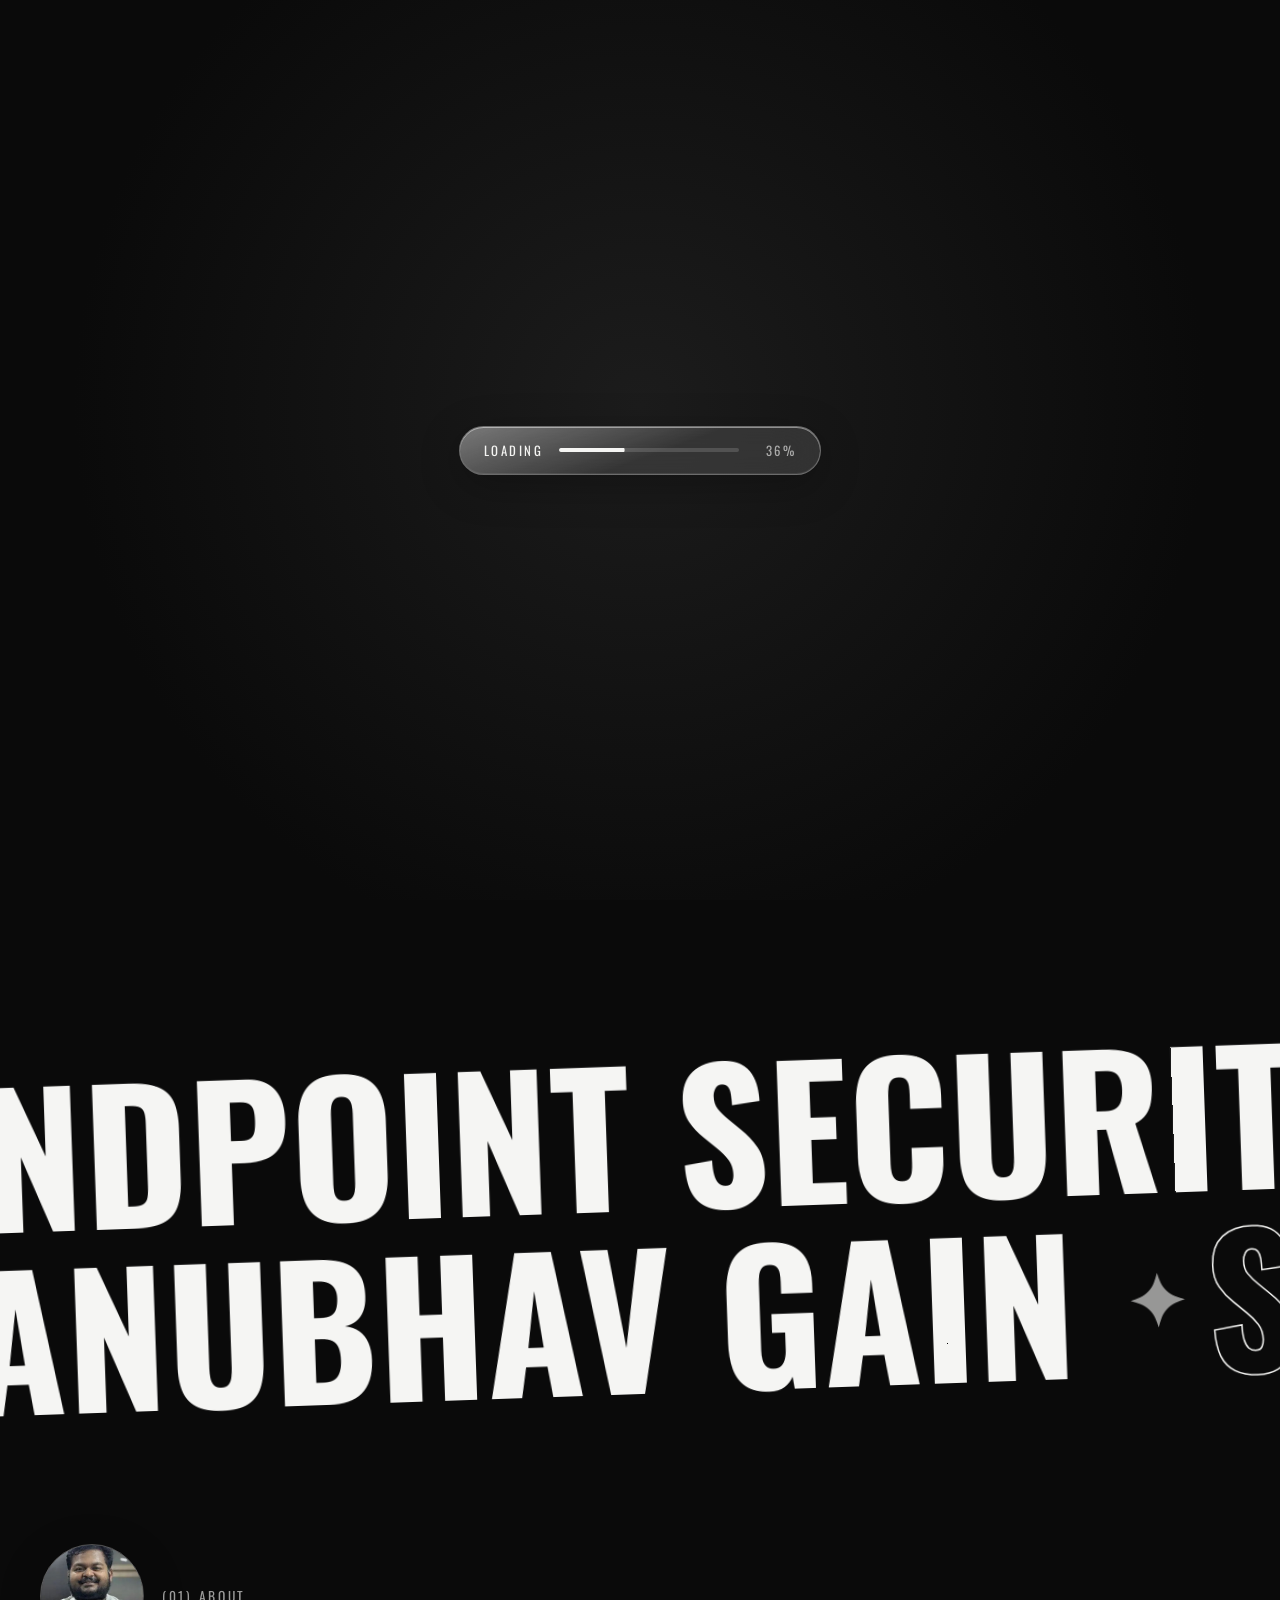
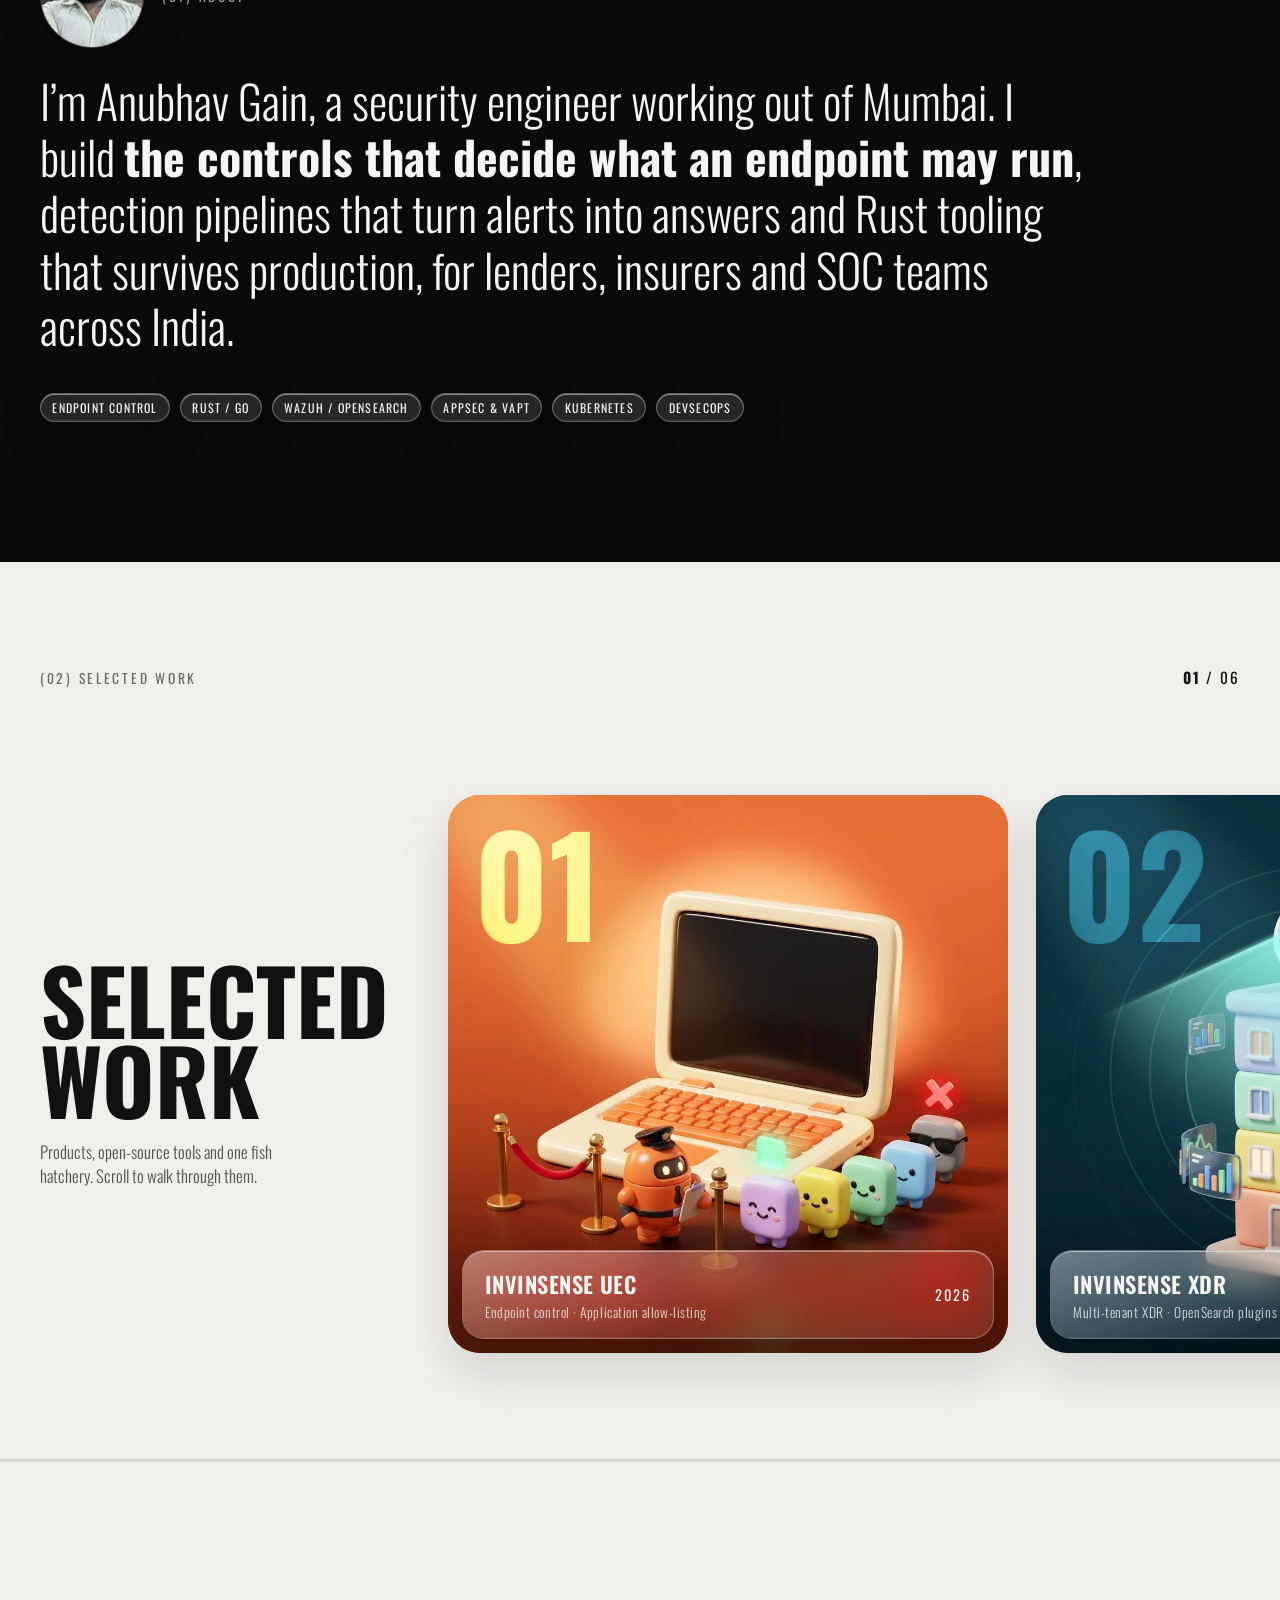
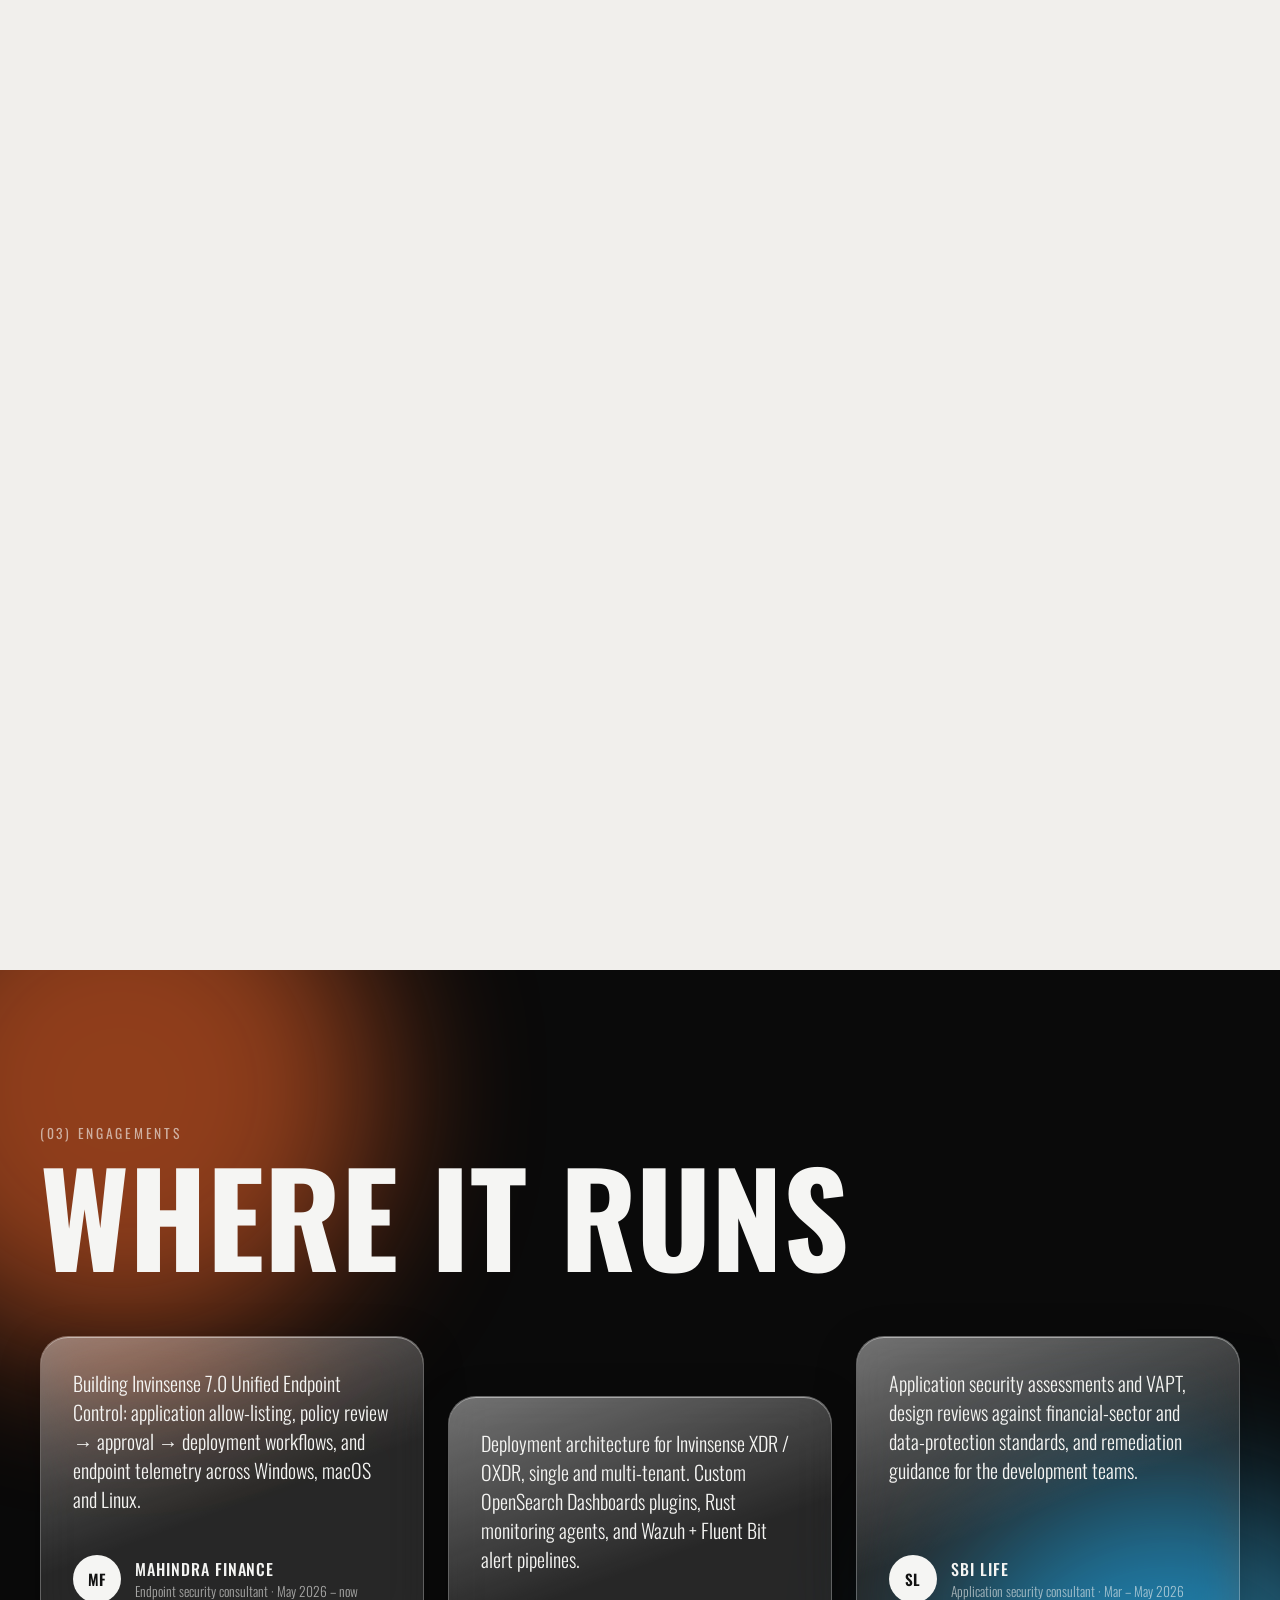
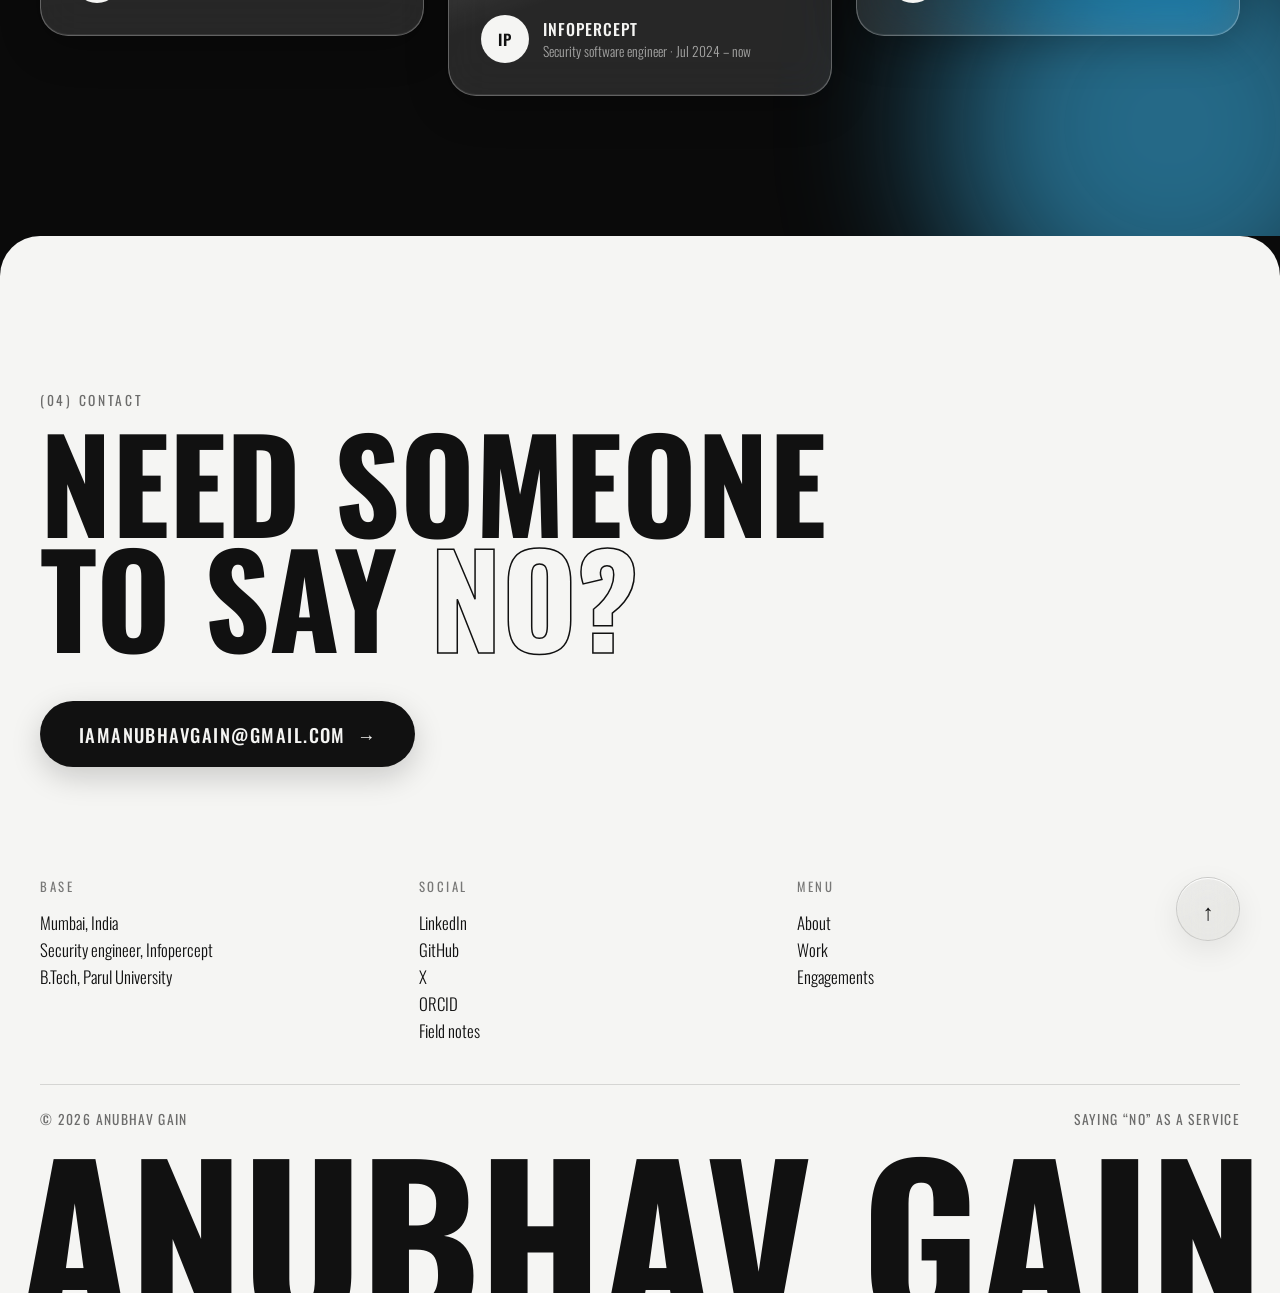
==== commit ea4f9aa6: "Add a real headshot to the page and the Person markup The About section opens with a round portrait," ====
--- a/index.html
+++ b/index.html
@@ -48,11 +48,12 @@
         "url": "https://mranv.github.io/",
         "name": "Anubhav Gain — Security Engineer",
         "inLanguage": "en",
+        "dateCreated": "2023-12-23",
         "dateModified": "2026-09-29",
         "isPartOf": { "@id": "https://mranv.github.io/#website" },
         "about": { "@id": "https://mranv.github.io/#person" },
         "mainEntity": { "@id": "https://mranv.github.io/#person" },
-        "primaryImageOfPage": { "@id": "https://mranv.github.io/#og-image" }
+        "primaryImageOfPage": { "@id": "https://mranv.github.io/#photo" }
       },
       {
         "@type": "WebSite",
@@ -71,6 +72,7 @@
         "familyName": "Gain",
         "alternateName": "mranv",
         "url": "https://mranv.github.io/",
+        "image": { "@id": "https://mranv.github.io/#photo" },
         "mainEntityOfPage": { "@id": "https://mranv.github.io/#profile" },
         "email": "mailto:iamanubhavgain@gmail.com",
         "jobTitle": "Security Engineer",
@@ -150,12 +152,12 @@
       },
       {
         "@type": "ImageObject",
-        "@id": "https://mranv.github.io/#og-image",
-        "url": "https://mranv.github.io/assets/og.jpg",
-        "contentUrl": "https://mranv.github.io/assets/og.jpg",
-        "width": 1200,
-        "height": 630,
-        "caption": "Anubhav Gain — Security Engineer"
+        "@id": "https://mranv.github.io/#photo",
+        "url": "https://mranv.github.io/assets/anubhav-gain.jpg",
+        "contentUrl": "https://mranv.github.io/assets/anubhav-gain.jpg",
+        "width": 400,
+        "height": 400,
+        "caption": "Anubhav Gain"
       }
     ]
   }
@@ -251,7 +253,10 @@
       </div>
 
       <div class="about__body container">
-        <p class="eyebrow">(01) About</p>
+        <div class="about__intro">
+          <span class="about__photo"><img src="assets/anubhav-gain.jpg" alt="Anubhav Gain" width="400" height="400" loading="lazy" decoding="async"></span>
+          <p class="eyebrow">(01) About</p>
+        </div>
         <p class="about__text">
           I’m Anubhav Gain, a security engineer working out of Mumbai. I build
           <strong>the controls that decide what an endpoint may run</strong>, detection
--- a/style.css
+++ b/style.css
@@ -595,6 +595,31 @@
   margin-top: 120px;
 }
 
+.about__intro {
+  display: flex;
+  align-items: center;
+  gap: 18px;
+}
+
+/* Round portrait, zoomed toward the face */
+.about__photo {
+  flex: none;
+  width: 104px;
+  height: 104px;
+  border-radius: 50%;
+  overflow: hidden;
+  border: 1px solid var(--glass-border);
+  box-shadow: var(--glass-shadow);
+}
+
+.about__photo img {
+  width: 100%;
+  height: 100%;
+  object-fit: cover;
+  transform: scale(1.35);
+  transform-origin: 51% 28%;
+}
+
 .about__text {
   max-width: 1050px;
   margin: 24px 0 40px;
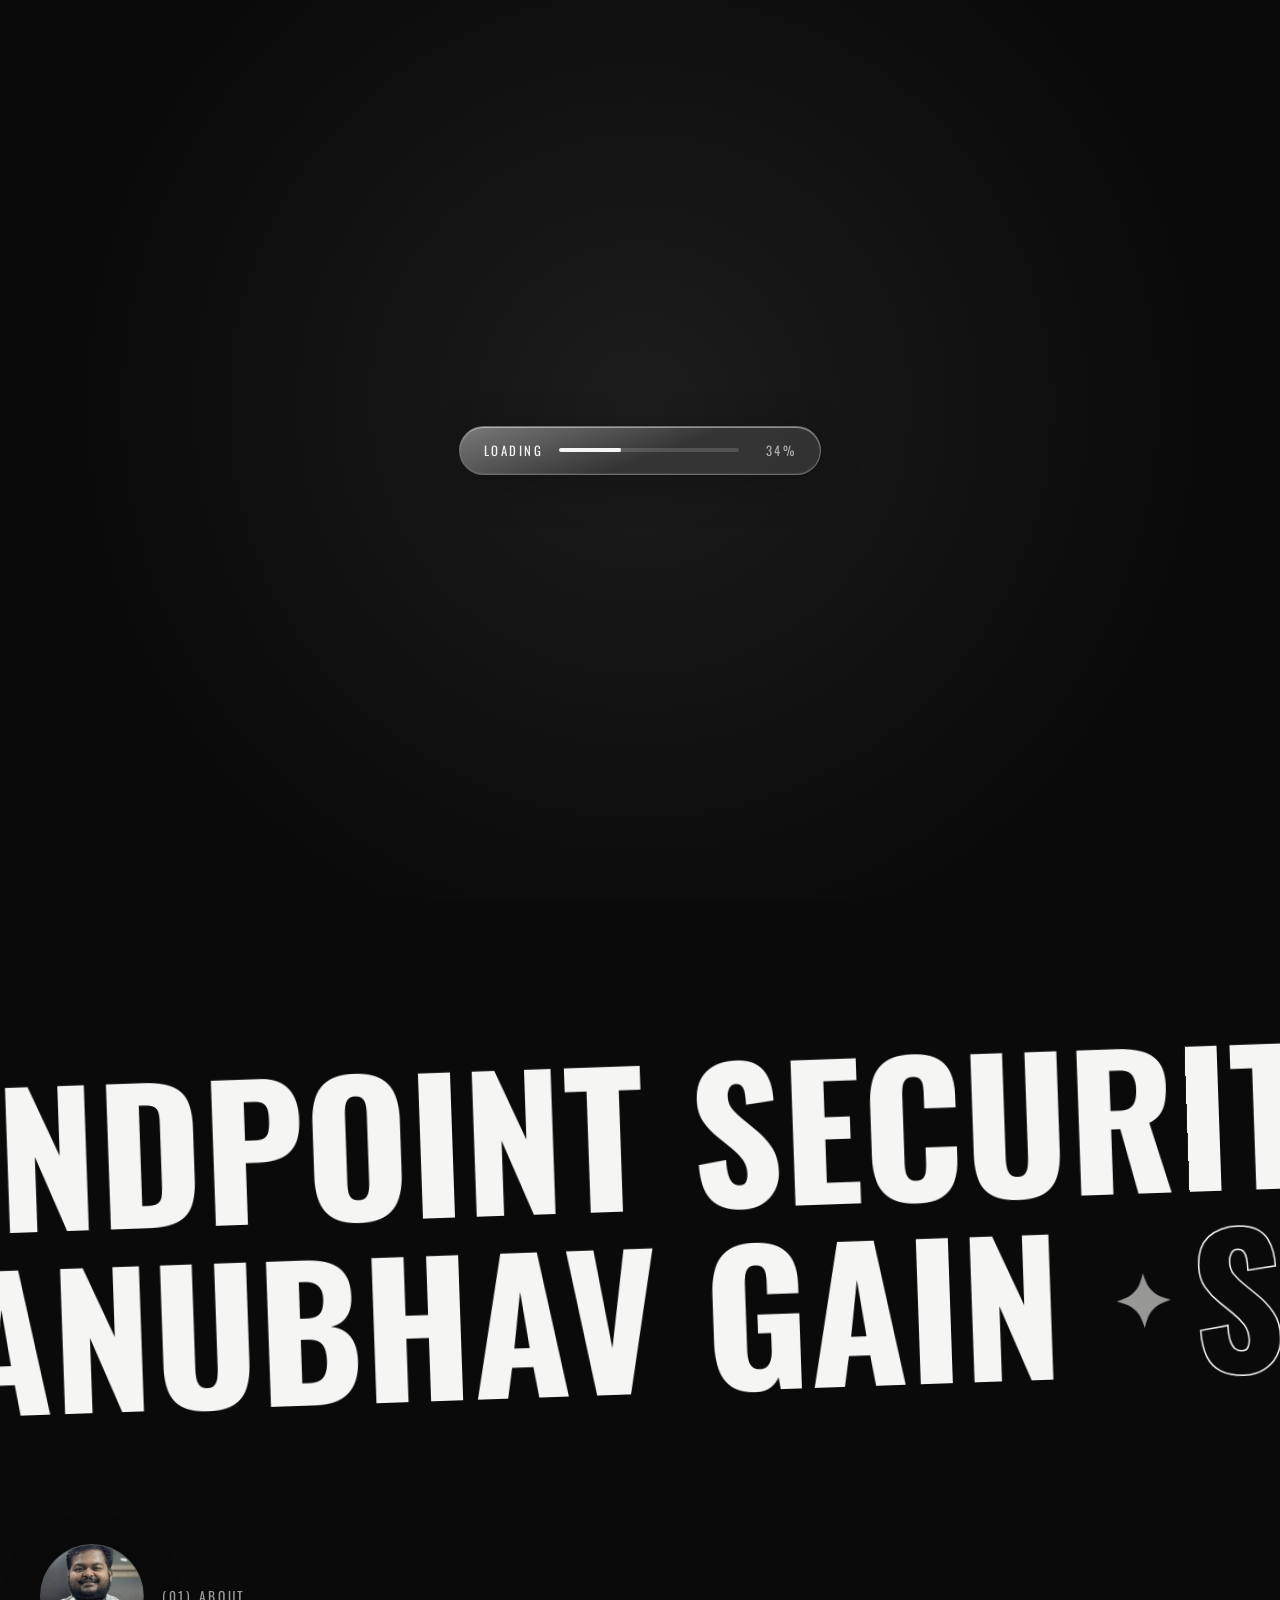
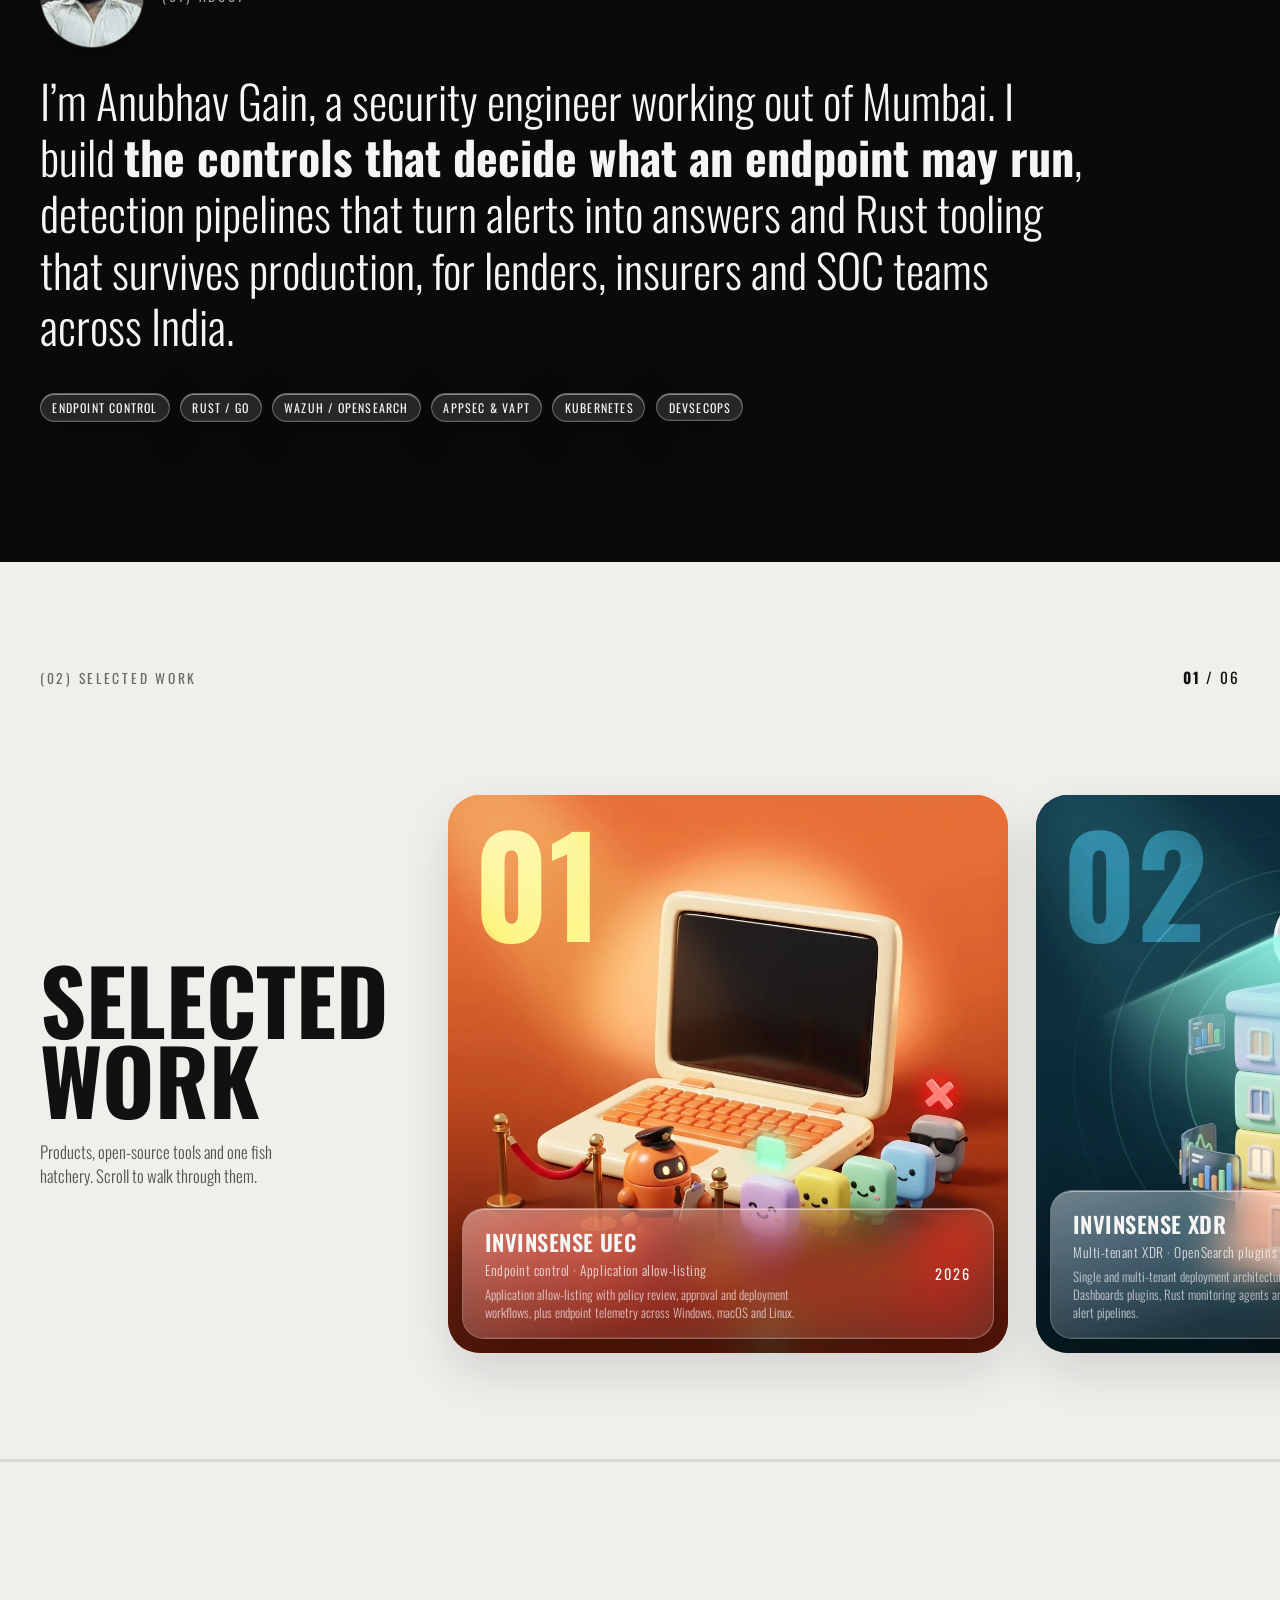
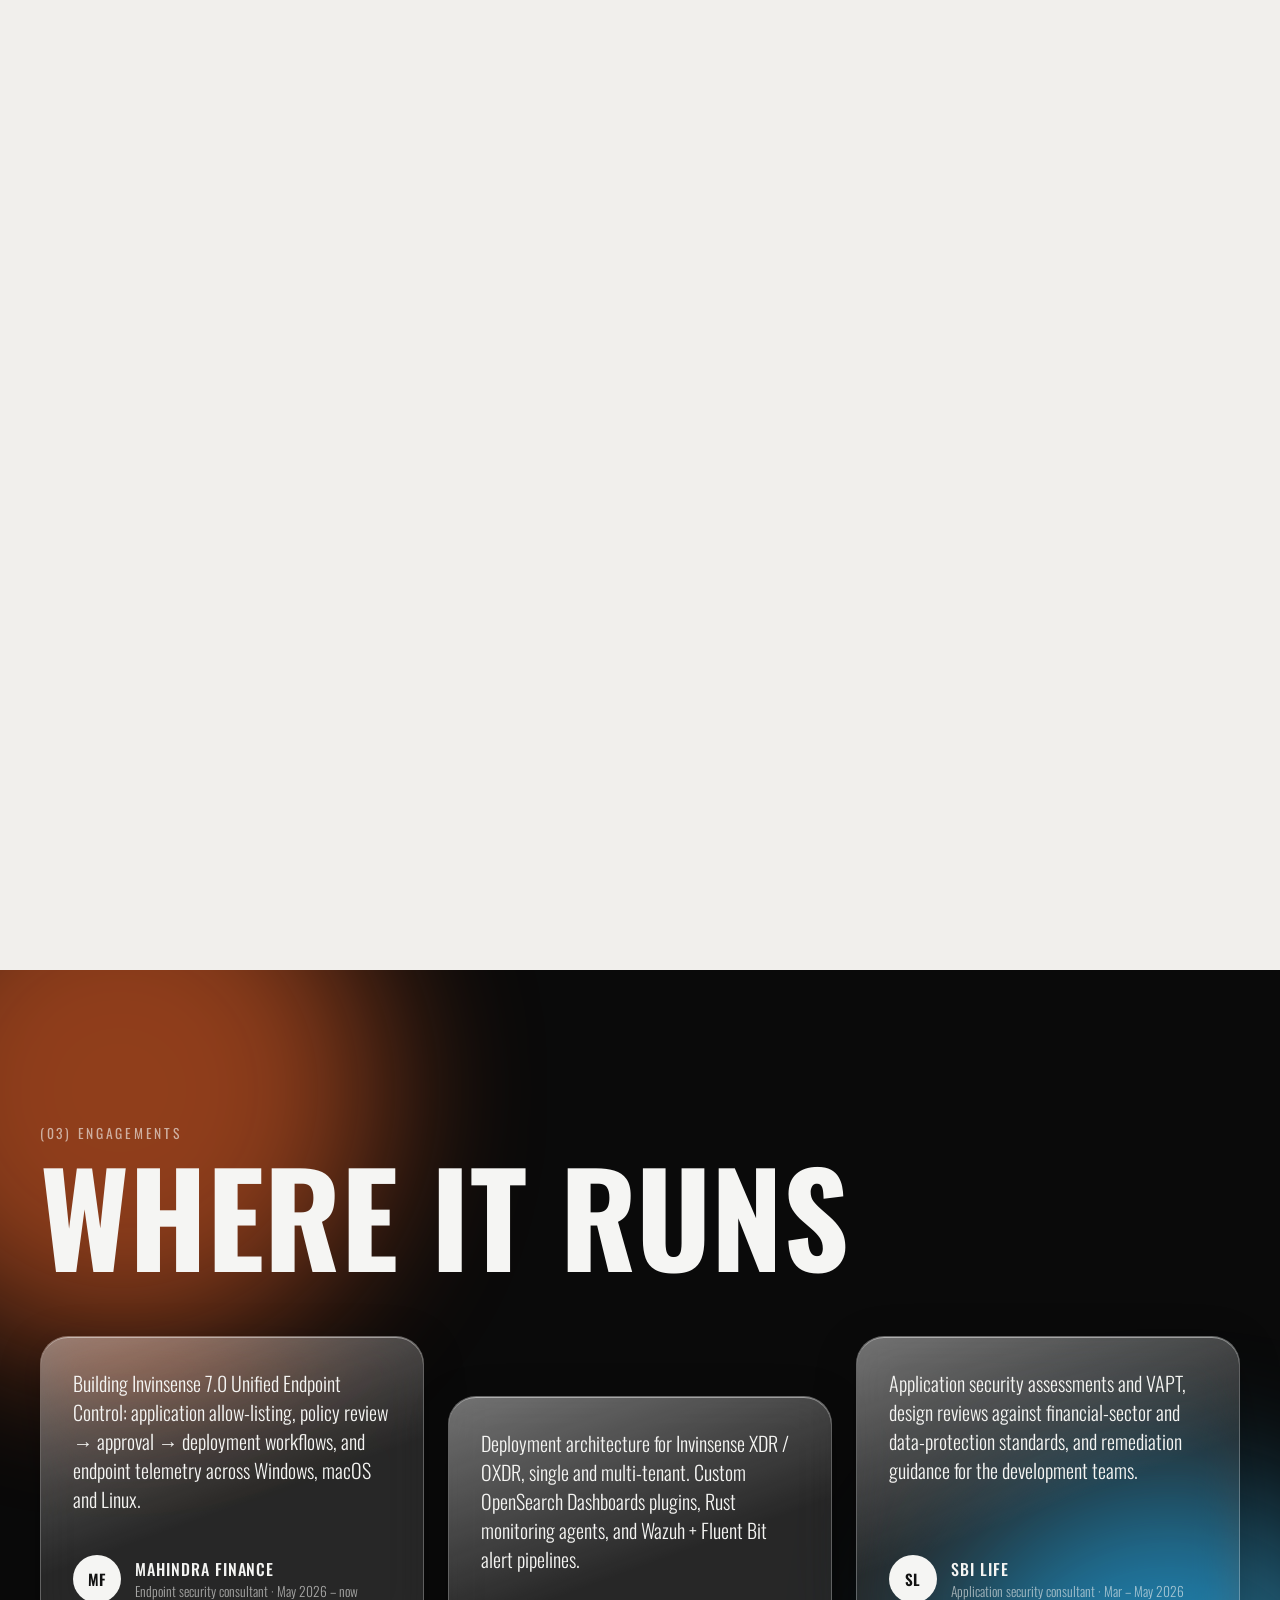
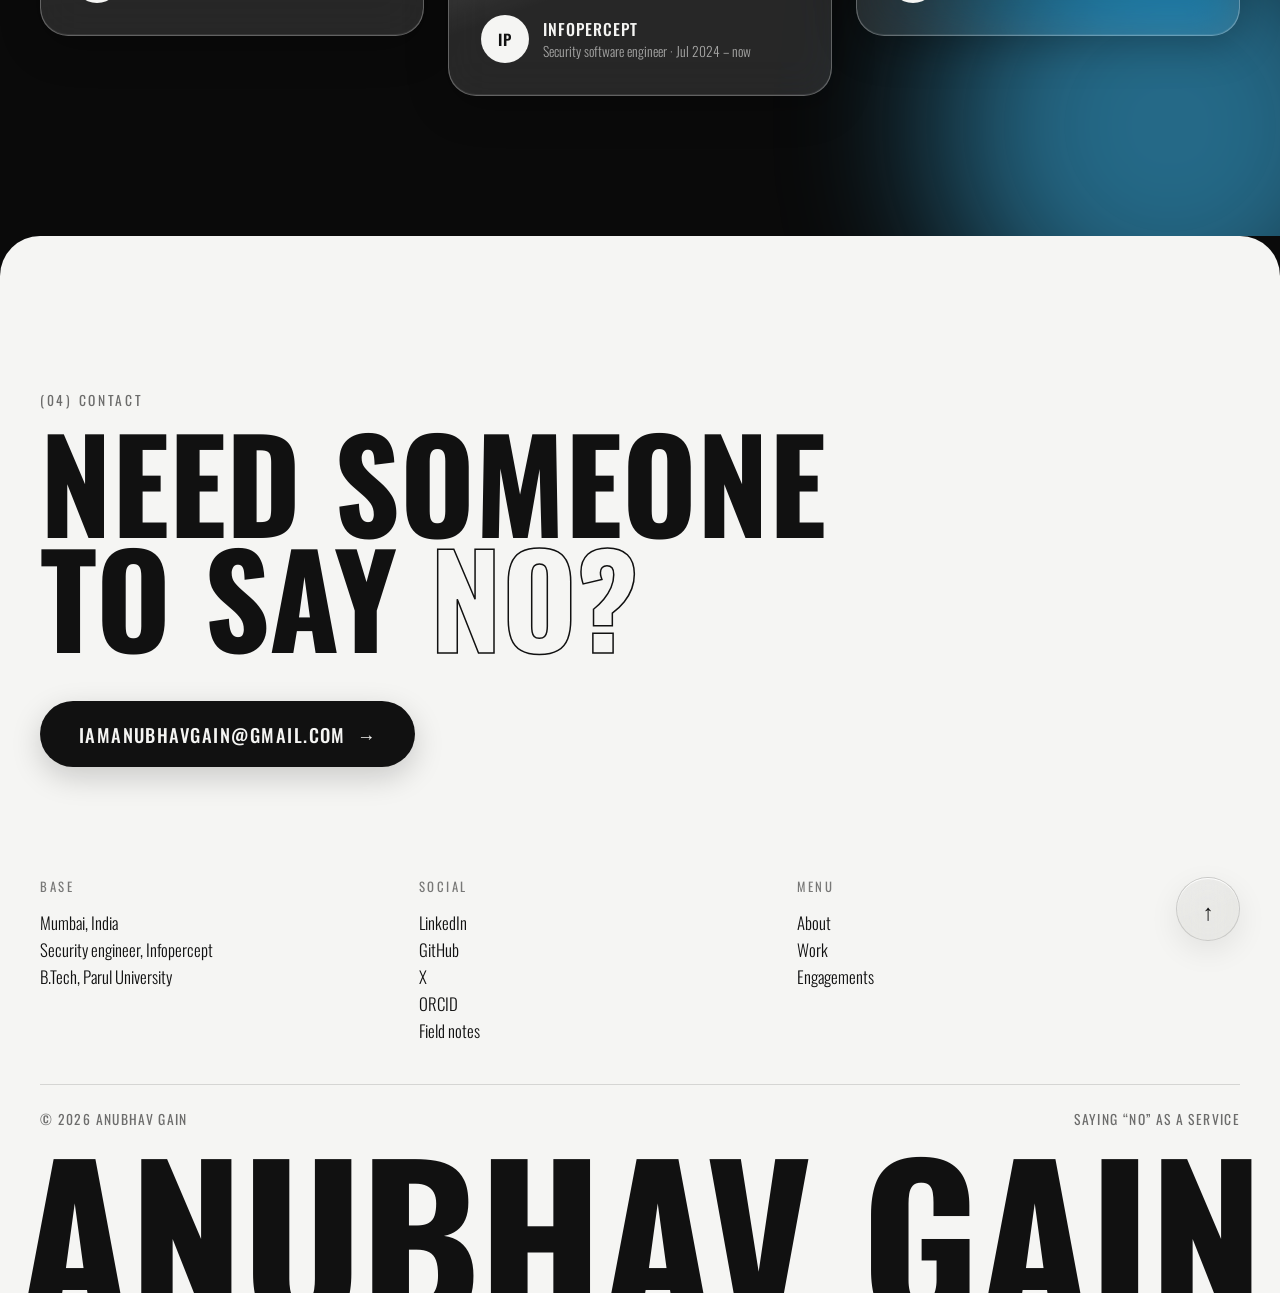
==== commit 1bfac4d7: "feat(seo): Add llms.txt, 404 page, project schema and card copy - llms.txt mirrors the page's profil" ====
--- a/index.html
+++ b/index.html
@@ -4,7 +4,7 @@
   <meta charset="UTF-8">
   <meta name="viewport" content="width=device-width, initial-scale=1.0">
   <title>Anubhav Gain — Security Engineer</title>
-  <meta name="description" content="Anubhav Gain is a security engineer in Mumbai, India, building endpoint control, XDR pipelines and Rust security tooling at Infopercept. Saying “No” as a Service.">
+  <meta name="description" content="Anubhav Gain is a security engineer in Mumbai, India, building endpoint control, XDR pipelines and Rust tooling at Infopercept. Saying “No” as a Service.">
   <meta name="author" content="Anubhav Gain">
   <meta name="robots" content="index, follow, max-image-preview:large">
   <link rel="canonical" href="https://mranv.github.io/">
@@ -26,6 +26,9 @@
   <meta name="twitter:card" content="summary_large_image">
   <meta name="twitter:site" content="@AnubhavGain">
   <meta name="twitter:creator" content="@AnubhavGain">
+  <meta name="twitter:title" content="Anubhav Gain — Security Engineer">
+  <meta name="twitter:description" content="Endpoint control, XDR pipelines and Rust security tooling. Saying “No” as a Service.">
+  <meta name="twitter:image" content="https://mranv.github.io/assets/og.jpg">
   <meta name="twitter:image:alt" content="Anubhav Gain, Security Engineer, beside an orange 3D retro computer whose screen reads NO.">
 
   <link rel="me" href="https://www.linkedin.com/in/anubhavgain">
@@ -49,7 +52,7 @@
         "name": "Anubhav Gain — Security Engineer",
         "inLanguage": "en",
         "dateCreated": "2023-12-23",
-        "dateModified": "2026-09-29",
+        "dateModified": "2026-11-15",
         "isPartOf": { "@id": "https://mranv.github.io/#website" },
         "about": { "@id": "https://mranv.github.io/#person" },
         "mainEntity": { "@id": "https://mranv.github.io/#person" },
@@ -151,6 +154,33 @@
         }
       },
       {
+        "@type": "SoftwareSourceCode",
+        "@id": "https://mranv.github.io/#ebpf-file-monitor",
+        "name": "eBPF File Monitor",
+        "description": "Rust utility for kernel-level file telemetry: tracks changes to a specified file and prints a timestamp when it is modified.",
+        "codeRepository": "https://github.com/mranv/ebpf-file-monitor",
+        "programmingLanguage": "Rust",
+        "author": { "@id": "https://mranv.github.io/#person" }
+      },
+      {
+        "@type": "SoftwareSourceCode",
+        "@id": "https://mranv.github.io/#krustron",
+        "name": "Krustron",
+        "description": "Open-source Devtron alternative in Go: unified dashboard, GitOps CI/CD pipelines, multi-cluster Kubernetes management and integrated observability and security with fine-grained RBAC.",
+        "codeRepository": "https://github.com/anubhavg-icpl/krustron",
+        "programmingLanguage": "Go",
+        "author": { "@id": "https://mranv.github.io/#person" }
+      },
+      {
+        "@type": "SoftwareSourceCode",
+        "@id": "https://mranv.github.io/#agni",
+        "name": "Agni",
+        "description": "Go terminal UI for running Firecracker microVMs, an alternative to firectl.",
+        "codeRepository": "https://github.com/anubhavg-icpl/agni",
+        "programmingLanguage": "Go",
+        "author": { "@id": "https://mranv.github.io/#person" }
+      },
+      {
         "@type": "ImageObject",
         "@id": "https://mranv.github.io/#photo",
         "url": "https://mranv.github.io/assets/anubhav-gain.jpg",
@@ -255,7 +285,7 @@
       <div class="about__body container">
         <div class="about__intro">
           <span class="about__photo"><img src="assets/anubhav-gain.jpg" alt="Anubhav Gain" width="400" height="400" loading="lazy" decoding="async"></span>
-          <p class="eyebrow">(01) About</p>
+          <h2 class="eyebrow">(01) About</h2>
         </div>
         <p class="about__text">
           I’m Anubhav Gain, a security engineer working out of Mumbai. I build
@@ -294,6 +324,7 @@
               <div>
                 <h3 class="project__title">Invinsense UEC</h3>
                 <p class="project__cat">Endpoint control · Application allow-listing</p>
+                <p class="project__desc">Application allow-listing with policy review, approval and deployment workflows, plus endpoint telemetry across Windows, macOS and Linux.</p>
               </div>
               <span class="project__year">2026</span>
             </div>
@@ -306,6 +337,7 @@
               <div>
                 <h3 class="project__title">Invinsense XDR</h3>
                 <p class="project__cat">Multi-tenant XDR · OpenSearch plugins</p>
+                <p class="project__desc">Single and multi-tenant deployment architecture, custom OpenSearch Dashboards plugins, Rust monitoring agents and Wazuh + Fluent Bit alert pipelines.</p>
               </div>
               <span class="project__year">2024</span>
             </div>
@@ -318,6 +350,7 @@
               <div>
                 <h3 class="project__title"><a href="https://github.com/mranv/ebpf-file-monitor">eBPF File Monitor <span aria-hidden="true">↗</span></a></h3>
                 <p class="project__cat">Rust · Kernel-level file telemetry</p>
+                <p class="project__desc">Watches a file from the kernel and timestamps every modification.</p>
               </div>
               <span class="project__year">2024</span>
             </div>
@@ -330,6 +363,7 @@
               <div>
                 <h3 class="project__title"><a href="https://github.com/anubhavg-icpl/krustron">Krustron <span aria-hidden="true">↗</span></a></h3>
                 <p class="project__cat">Go · GitOps across Kubernetes clusters</p>
+                <p class="project__desc">Open-source Devtron alternative: unified dashboard, GitOps CI/CD pipelines and multi-cluster management.</p>
               </div>
               <span class="project__year">2025</span>
             </div>
@@ -342,6 +376,7 @@
               <div>
                 <h3 class="project__title"><a href="https://github.com/anubhavg-icpl/agni">Agni <span aria-hidden="true">↗</span></a></h3>
                 <p class="project__cat">Go TUI · Firecracker microVMs</p>
+                <p class="project__desc">A terminal UI alternative to firectl for running Firecracker microVMs.</p>
               </div>
               <span class="project__year">2026</span>
             </div>
@@ -354,6 +389,7 @@
               <div>
                 <h3 class="project__title">Gain Fisheries</h3>
                 <p class="project__cat">Sustainable aquaculture · Pakhanjur</p>
+                <p class="project__desc">Sustainable fish hatchery in Pakhanjur, Chhattisgarh, running since 2020.</p>
               </div>
               <span class="project__year">2020</span>
             </div>
--- a/style.css
+++ b/style.css
@@ -85,6 +85,13 @@
   letter-spacing: 0.2em;
   text-transform: uppercase;
   color: var(--muted);
+}
+
+/* Section labels are real <h2>s for the document outline; these two lines
+   keep them looking like the <p class="eyebrow"> labels beside them. */
+h2.eyebrow {
+  margin-block: 1em;
+  font-weight: inherit;
 }
 
 .outline {
@@ -802,6 +809,15 @@
   color: rgba(255, 255, 255, 0.8);
 }
 
+.project__desc {
+  margin: 6px 0 0;
+  max-width: 46ch;
+  font-size: 0.8rem;
+  font-weight: 300;
+  line-height: 1.4;
+  color: rgba(255, 255, 255, 0.7);
+}
+
 .project__year {
   font-size: 0.9rem;
   letter-spacing: 0.14em;
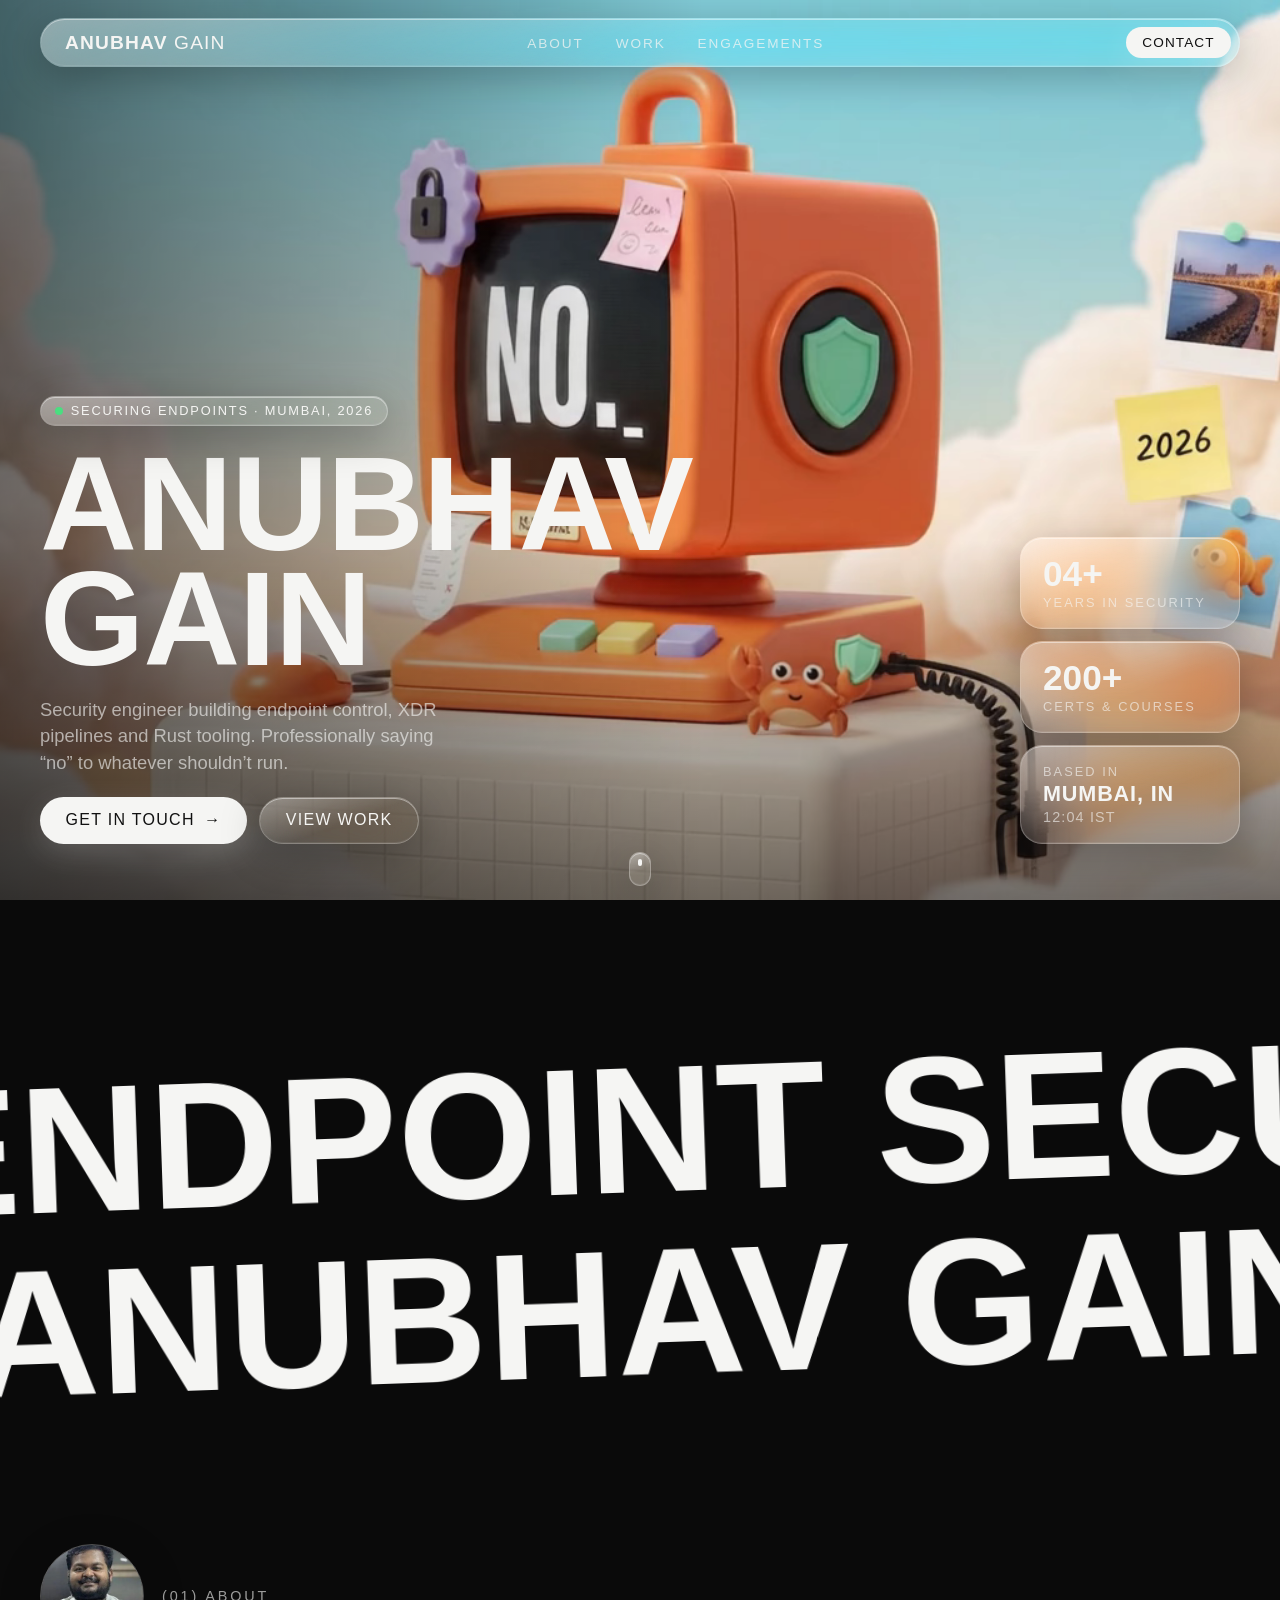
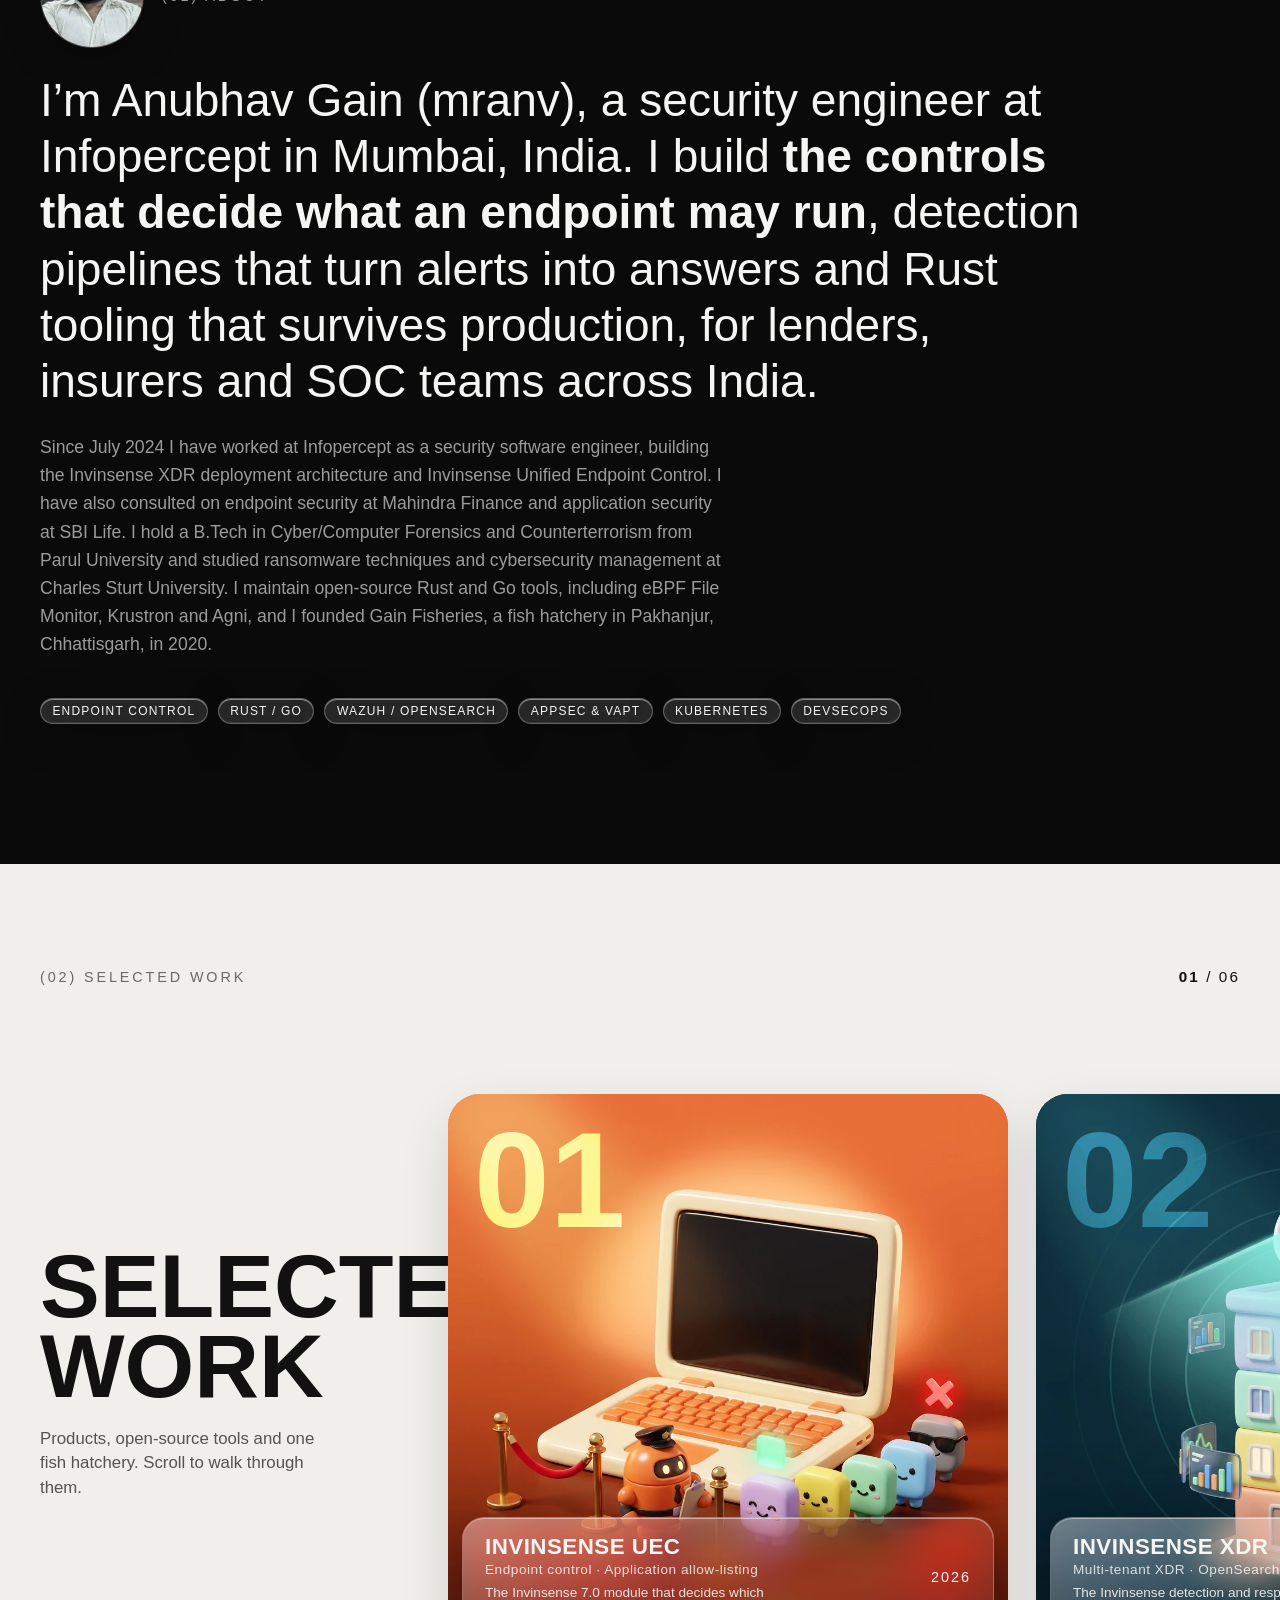
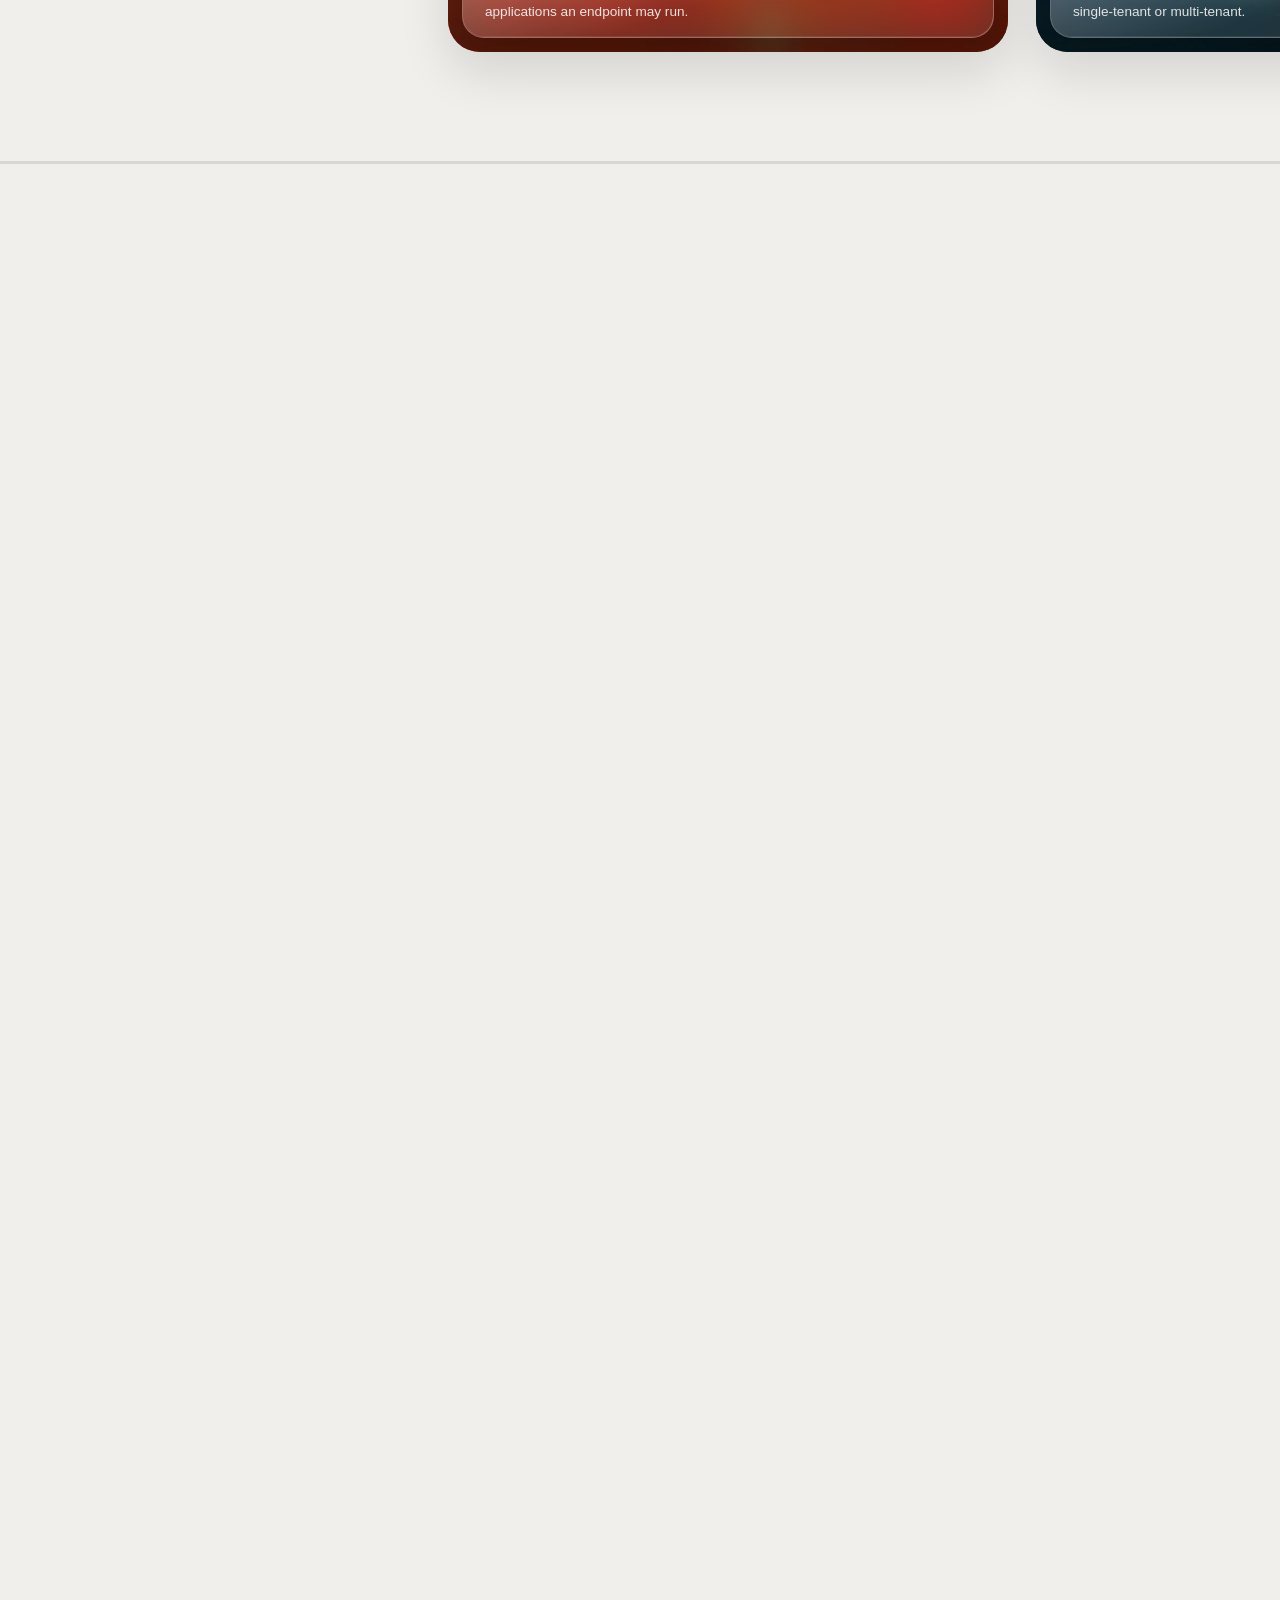
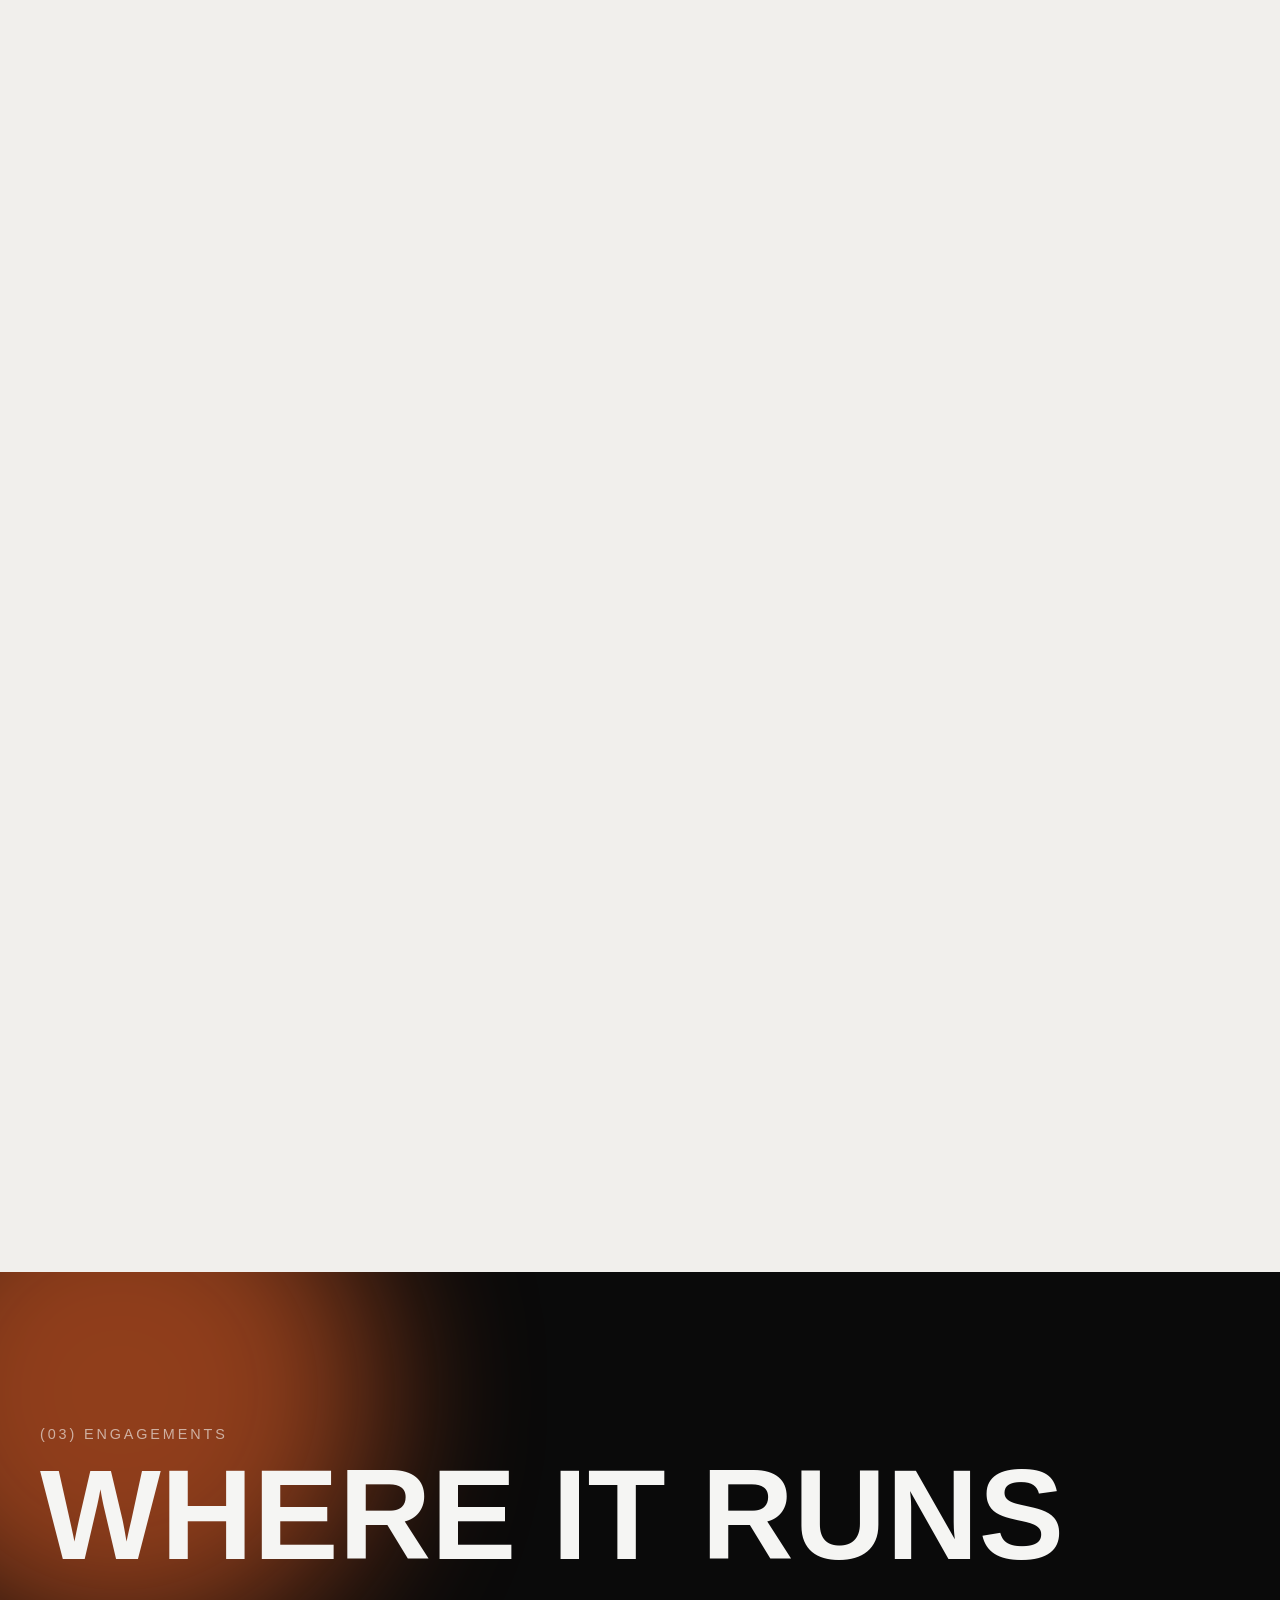
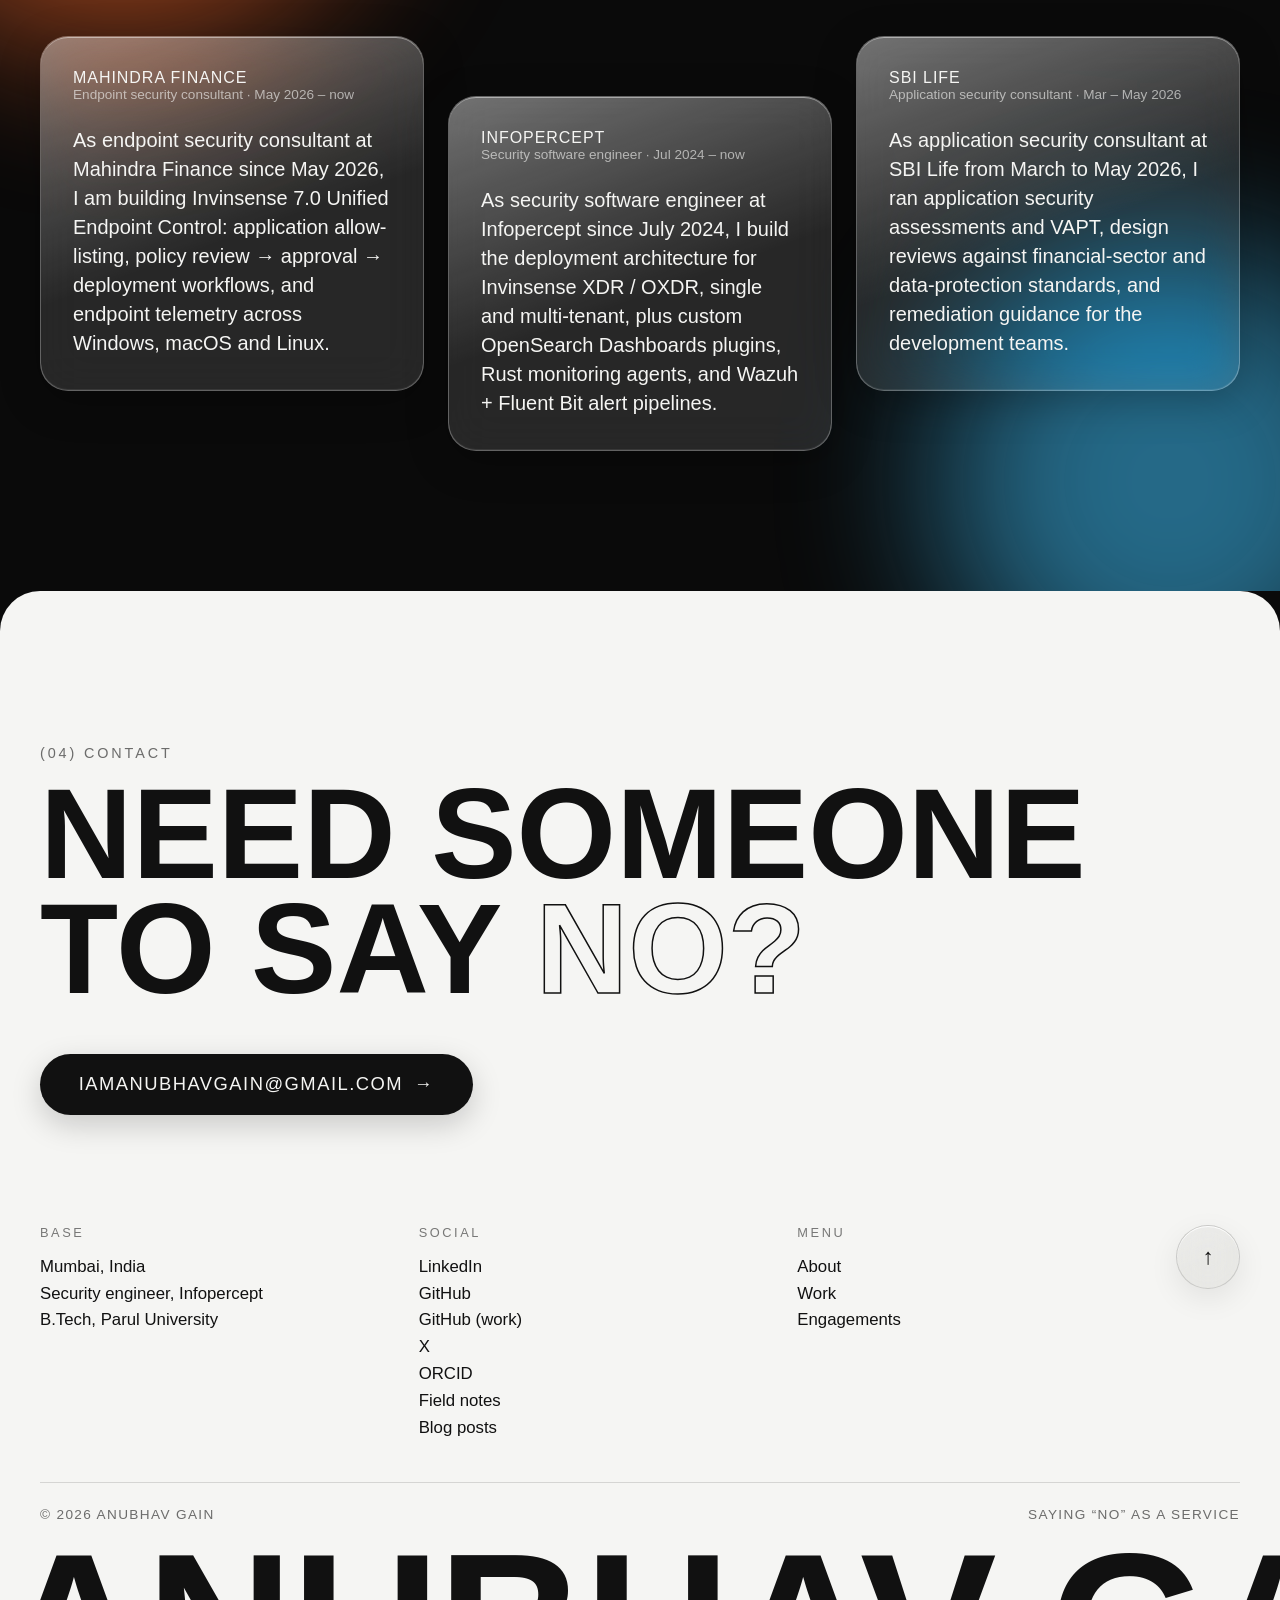
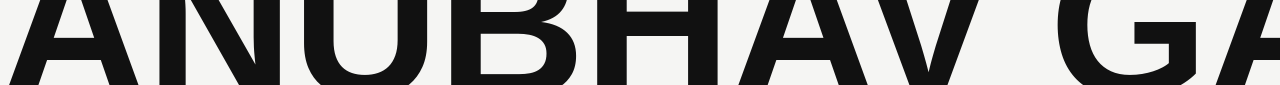
==== commit 19d8f042: "fix(seo): Apply audit fixes for loader, fonts, copy and schema - Hide the loading overlay after the " ====
--- a/index.html
+++ b/index.html
@@ -51,8 +51,8 @@
         "url": "https://mranv.github.io/",
         "name": "Anubhav Gain — Security Engineer",
         "inLanguage": "en",
-        "dateCreated": "2023-12-23",
-        "dateModified": "2026-11-15",
+        "dateCreated": "2023-12-23T00:00:00+05:30",
+        "dateModified": "2026-11-15T00:00:00+05:30",
         "isPartOf": { "@id": "https://mranv.github.io/#website" },
         "about": { "@id": "https://mranv.github.io/#person" },
         "mainEntity": { "@id": "https://mranv.github.io/#person" },
@@ -73,16 +73,17 @@
         "name": "Anubhav Gain",
         "givenName": "Anubhav",
         "familyName": "Gain",
-        "alternateName": "mranv",
+        "alternateName": ["mranv", "anubhavg-icpl"],
         "url": "https://mranv.github.io/",
         "image": { "@id": "https://mranv.github.io/#photo" },
         "mainEntityOfPage": { "@id": "https://mranv.github.io/#profile" },
-        "email": "mailto:iamanubhavgain@gmail.com",
+        "email": "iamanubhavgain@gmail.com",
         "jobTitle": "Security Engineer",
-        "description": "Security engineer in Mumbai, India, building endpoint control, XDR pipelines and Rust security tooling at Infopercept; owner of Gain Fisheries, a fish hatchery in Pakhanjur, Chhattisgarh.",
+        "description": "Security engineer in Mumbai, India, building endpoint control, XDR pipelines and Rust security tooling at Infopercept; founder of Gain Fisheries, a fish hatchery in Pakhanjur, Chhattisgarh.",
         "worksFor": {
           "@type": "Organization",
-          "name": "Infopercept Consulting",
+          "@id": "https://mranv.github.io/#infopercept",
+          "name": "Infopercept",
           "url": "https://www.infopercept.com/"
         },
         "homeLocation": {
@@ -95,7 +96,6 @@
             "addressCountry": "IN"
           }
         },
-        "nationality": { "@type": "Country", "name": "India" },
         "alumniOf": [
           { "@type": "CollegeOrUniversity", "name": "Parul University", "url": "https://paruluniversity.ac.in/" },
           { "@type": "CollegeOrUniversity", "name": "Charles Sturt University", "url": "https://www.csu.edu.au/" }
@@ -141,7 +141,7 @@
         "@id": "https://mranv.github.io/#gain-fisheries",
         "name": "Gain Fisheries",
         "description": "Sustainable fish hatchery in Pakhanjur, Chhattisgarh, India.",
-        "foundingDate": "2020-08",
+        "foundingDate": "2020",
         "founder": { "@id": "https://mranv.github.io/#person" },
         "location": {
           "@type": "Place",
@@ -158,6 +158,7 @@
         "@id": "https://mranv.github.io/#ebpf-file-monitor",
         "name": "eBPF File Monitor",
         "description": "Rust utility for kernel-level file telemetry: tracks changes to a specified file and prints a timestamp when it is modified.",
+        "url": "https://github.com/mranv/ebpf-file-monitor",
         "codeRepository": "https://github.com/mranv/ebpf-file-monitor",
         "programmingLanguage": "Rust",
         "author": { "@id": "https://mranv.github.io/#person" }
@@ -166,7 +167,8 @@
         "@type": "SoftwareSourceCode",
         "@id": "https://mranv.github.io/#krustron",
         "name": "Krustron",
-        "description": "Open-source Devtron alternative in Go: unified dashboard, GitOps CI/CD pipelines, multi-cluster Kubernetes management and integrated observability and security with fine-grained RBAC.",
+        "description": "Open-source Devtron alternative in Go: unified dashboard, GitOps CI/CD pipelines and multi-cluster Kubernetes management.",
+        "url": "https://github.com/anubhavg-icpl/krustron",
         "codeRepository": "https://github.com/anubhavg-icpl/krustron",
         "programmingLanguage": "Go",
         "author": { "@id": "https://mranv.github.io/#person" }
@@ -176,6 +178,7 @@
         "@id": "https://mranv.github.io/#agni",
         "name": "Agni",
         "description": "Go terminal UI for running Firecracker microVMs, an alternative to firectl.",
+        "url": "https://github.com/anubhavg-icpl/agni",
         "codeRepository": "https://github.com/anubhavg-icpl/agni",
         "programmingLanguage": "Go",
         "author": { "@id": "https://mranv.github.io/#person" }
@@ -193,11 +196,14 @@
   }
   </script>
 
-  <link rel="preconnect" href="https://fonts.googleapis.com">
-  <link rel="preconnect" href="https://fonts.gstatic.com" crossorigin>
-  <link href="https://fonts.googleapis.com/css2?family=Oswald:wght@300;400;500;600;700&display=swap" rel="stylesheet">
-
+  <!-- Oswald is self-hosted (one variable woff2, @font-face in style.css) so
+       no third-party stylesheet blocks first paint. -->
+  <link rel="preload" href="assets/fonts/oswald-latin.woff2" as="font" type="font/woff2" crossorigin>
   <link rel="stylesheet" href="style.css">
+  <!-- .js gates the lazy card art in style.css; without scripts the loader
+       overlay would never clear, so hide it. -->
+  <script>document.documentElement.className = "js";</script>
+  <noscript><style>.loader { display: none; }</style></noscript>
 </head>
 <body>
   <nav class="nav glass" aria-label="Main">
@@ -259,7 +265,7 @@
     </section>
 
     <section class="about" id="about">
-      <div class="marquee" aria-label="Endpoint Security, Rust, XDR / SIEM, AppSec. Anubhav Gain, Security Engineer, India, since 2022.">
+      <div class="marquee" role="img" aria-label="Endpoint Security, Rust, XDR / SIEM, AppSec. Anubhav Gain, Security Engineer, India, since 2022.">
         <div class="marquee__row" aria-hidden="true">
           <div class="marquee__track">
             <div class="marquee__group">
@@ -288,10 +294,22 @@
           <h2 class="eyebrow">(01) About</h2>
         </div>
         <p class="about__text">
-          I’m Anubhav Gain, a security engineer working out of Mumbai. I build
-          <strong>the controls that decide what an endpoint may run</strong>, detection
-          pipelines that turn alerts into answers and Rust tooling that survives
-          production, for lenders, insurers and SOC teams across India.
+          I’m Anubhav Gain (mranv), a security engineer at Infopercept in Mumbai,
+          India. I build <strong>the controls that decide what an endpoint may
+          run</strong>, detection pipelines that turn alerts into answers and Rust
+          tooling that survives production, for lenders, insurers and SOC teams
+          across India.
+        </p>
+        <p class="about__more">
+          Since July 2024 I have worked at Infopercept as a security software
+          engineer, building the Invinsense XDR deployment architecture and
+          Invinsense Unified Endpoint Control. I have also consulted on endpoint
+          security at Mahindra Finance and application security at SBI Life. I
+          hold a B.Tech in Cyber/Computer Forensics and Counterterrorism from
+          Parul University and studied ransomware techniques and cybersecurity
+          management at Charles Sturt University. I maintain open-source Rust and
+          Go tools, including eBPF File Monitor, Krustron and Agni, and I founded
+          Gain Fisheries, a fish hatchery in Pakhanjur, Chhattisgarh, in 2020.
         </p>
         <ul class="about__tags">
           <li class="tag">Endpoint Control</li>
@@ -324,7 +342,7 @@
               <div>
                 <h3 class="project__title">Invinsense UEC</h3>
                 <p class="project__cat">Endpoint control · Application allow-listing</p>
-                <p class="project__desc">Application allow-listing with policy review, approval and deployment workflows, plus endpoint telemetry across Windows, macOS and Linux.</p>
+                <p class="project__desc">The Invinsense 7.0 module that decides which applications an endpoint may run.</p>
               </div>
               <span class="project__year">2026</span>
             </div>
@@ -337,7 +355,7 @@
               <div>
                 <h3 class="project__title">Invinsense XDR</h3>
                 <p class="project__cat">Multi-tenant XDR · OpenSearch plugins</p>
-                <p class="project__desc">Single and multi-tenant deployment architecture, custom OpenSearch Dashboards plugins, Rust monitoring agents and Wazuh + Fluent Bit alert pipelines.</p>
+                <p class="project__desc">The Invinsense detection and response stack, deployed single-tenant or multi-tenant.</p>
               </div>
               <span class="project__year">2024</span>
             </div>
@@ -408,50 +426,47 @@
         <p class="eyebrow">(03) Engagements</p>
         <h2 class="testimonials__title">Where it runs</h2>
 
+        <!-- Self-written engagement cards (client and role as the header).
+             The quote/testimonials class names are historical; do not restyle
+             these as third-party quotes. -->
         <div class="quotes">
           <article class="quote glass">
+            <header class="quote__author">
+              <h3 class="quote__name">Mahindra Finance</h3>
+              <p class="quote__role">Endpoint security consultant · May 2026 – now</p>
+            </header>
             <p class="quote__text">
-              Building Invinsense 7.0 Unified Endpoint Control: application
+              As endpoint security consultant at Mahindra Finance since May 2026, I am
+              building Invinsense 7.0 Unified Endpoint Control: application
               allow-listing, policy review → approval → deployment workflows, and
               endpoint telemetry across Windows, macOS and Linux.
             </p>
-            <footer class="quote__author">
-              <span class="quote__avatar" aria-hidden="true">MF</span>
-              <span>
-                <span class="quote__name">Mahindra Finance</span>
-                <span class="quote__role">Endpoint security consultant · May 2026 – now</span>
-              </span>
-            </footer>
           </article>
 
           <article class="quote glass">
+            <header class="quote__author">
+              <h3 class="quote__name">Infopercept</h3>
+              <p class="quote__role">Security software engineer · Jul 2024 – now</p>
+            </header>
             <p class="quote__text">
-              Deployment architecture for Invinsense XDR / OXDR, single and
-              multi-tenant. Custom OpenSearch Dashboards plugins, Rust monitoring
-              agents, and Wazuh + Fluent Bit alert pipelines.
+              As security software engineer at Infopercept since July 2024, I build the
+              deployment architecture for Invinsense XDR / OXDR, single and
+              multi-tenant, plus custom OpenSearch Dashboards plugins, Rust
+              monitoring agents, and Wazuh + Fluent Bit alert pipelines.
             </p>
-            <footer class="quote__author">
-              <span class="quote__avatar" aria-hidden="true">IP</span>
-              <span>
-                <span class="quote__name">Infopercept</span>
-                <span class="quote__role">Security software engineer · Jul 2024 – now</span>
-              </span>
-            </footer>
           </article>
 
           <article class="quote glass">
+            <header class="quote__author">
+              <h3 class="quote__name">SBI Life</h3>
+              <p class="quote__role">Application security consultant · Mar – May 2026</p>
+            </header>
             <p class="quote__text">
-              Application security assessments and VAPT, design reviews against
+              As application security consultant at SBI Life from March to May 2026, I
+              ran application security assessments and VAPT, design reviews against
               financial-sector and data-protection standards, and remediation
               guidance for the development teams.
             </p>
-            <footer class="quote__author">
-              <span class="quote__avatar" aria-hidden="true">SL</span>
-              <span>
-                <span class="quote__name">SBI Life</span>
-                <span class="quote__role">Application security consultant · Mar – May 2026</span>
-              </span>
-            </footer>
           </article>
         </div>
       </div>
@@ -476,9 +491,11 @@
           <ul class="footer__list">
             <li><a href="https://www.linkedin.com/in/anubhavgain" rel="me">LinkedIn</a></li>
             <li><a href="https://github.com/mranv" rel="me">GitHub</a></li>
+            <li><a href="https://github.com/anubhavg-icpl" rel="me">GitHub (work)</a></li>
             <li><a href="https://x.com/AnubhavGain" rel="me">X</a></li>
             <li><a href="https://orcid.org/0009-0004-4131-5428" rel="me">ORCID</a></li>
             <li><a href="https://mranv.pages.dev/" rel="me">Field notes</a></li>
+            <li><a href="https://github.com/mranv/blogs">Blog posts</a></li>
           </ul>
         </div>
         <div>
--- a/style.css
+++ b/style.css
@@ -1,6 +1,16 @@
 /* ==========================================================================
    Design tokens
    ========================================================================== */
+
+/* Self-hosted Oswald (Google Fonts v57, latin subset, variable 200-700).
+   Glyphs outside the subset (arrows, ✦) fall back to sans-serif, as before. */
+@font-face {
+  font-family: "Oswald";
+  font-style: normal;
+  font-weight: 300 700;
+  font-display: swap;
+  src: url("assets/fonts/oswald-latin.woff2") format("woff2");
+}
 
 :root {
   --black: #0a0a0a;
@@ -81,7 +91,7 @@
 }
 
 .eyebrow {
-  font-size: 0.85rem;
+  font-size: 0.9rem;
   letter-spacing: 0.2em;
   text-transform: uppercase;
   color: var(--muted);
@@ -431,7 +441,7 @@
 }
 
 .stat__label {
-  font-size: 0.75rem;
+  font-size: 0.8rem;
   letter-spacing: 0.16em;
   text-transform: uppercase;
   color: var(--muted);
@@ -629,10 +639,19 @@
 
 .about__text {
   max-width: 1050px;
-  margin: 24px 0 40px;
+  margin: 24px 0;
   font-size: clamp(1.6rem, 3.6vw, 3rem);
   font-weight: 300;
   line-height: 1.22;
+}
+
+.about__more {
+  max-width: 70ch;
+  margin: 0 0 40px;
+  font-size: 1.1rem;
+  font-weight: 300;
+  line-height: 1.6;
+  color: var(--muted);
 }
 
 .about__text strong {
@@ -812,10 +831,10 @@
 .project__desc {
   margin: 6px 0 0;
   max-width: 46ch;
-  font-size: 0.8rem;
+  font-size: 0.85rem;
   font-weight: 300;
   line-height: 1.4;
-  color: rgba(255, 255, 255, 0.7);
+  color: rgba(255, 255, 255, 0.85);
 }
 
 .project__year {
@@ -829,6 +848,14 @@
 
 .project__title a:hover {
   opacity: 0.7;
+}
+
+/* Card art (~400 KB) sits below the fold and CSS backgrounds can't use
+   loading="lazy", so it is held back until script.js marks the section as
+   near the viewport. Gated on .js (set inline in <head>) so the art still
+   loads when scripts don't run. */
+.js .work:not(.is-near) .project__art {
+  background-image: none;
 }
 
 /* ---- Artwork ----
@@ -959,8 +986,7 @@
 .quote {
   display: flex;
   flex-direction: column;
-  justify-content: space-between;
-  gap: 32px;
+  gap: 24px;
   min-height: 300px;
   margin: 0;
   padding: 32px;
@@ -977,29 +1003,9 @@
   line-height: 1.45;
 }
 
-.quote__author {
-  display: flex;
-  align-items: center;
-  gap: 14px;
-}
-
-.quote__avatar {
-  flex: none;
-  display: grid;
-  place-items: center;
-  width: 48px;
-  height: 48px;
-  border-radius: 50%;
-  background: var(--white);
-  color: var(--ink);
-  font-size: 0.95rem;
-  font-weight: 600;
-  letter-spacing: 0.04em;
-}
-
 .quote__name,
 .quote__role {
-  display: block;
+  margin: 0;
 }
 
 .quote__name {
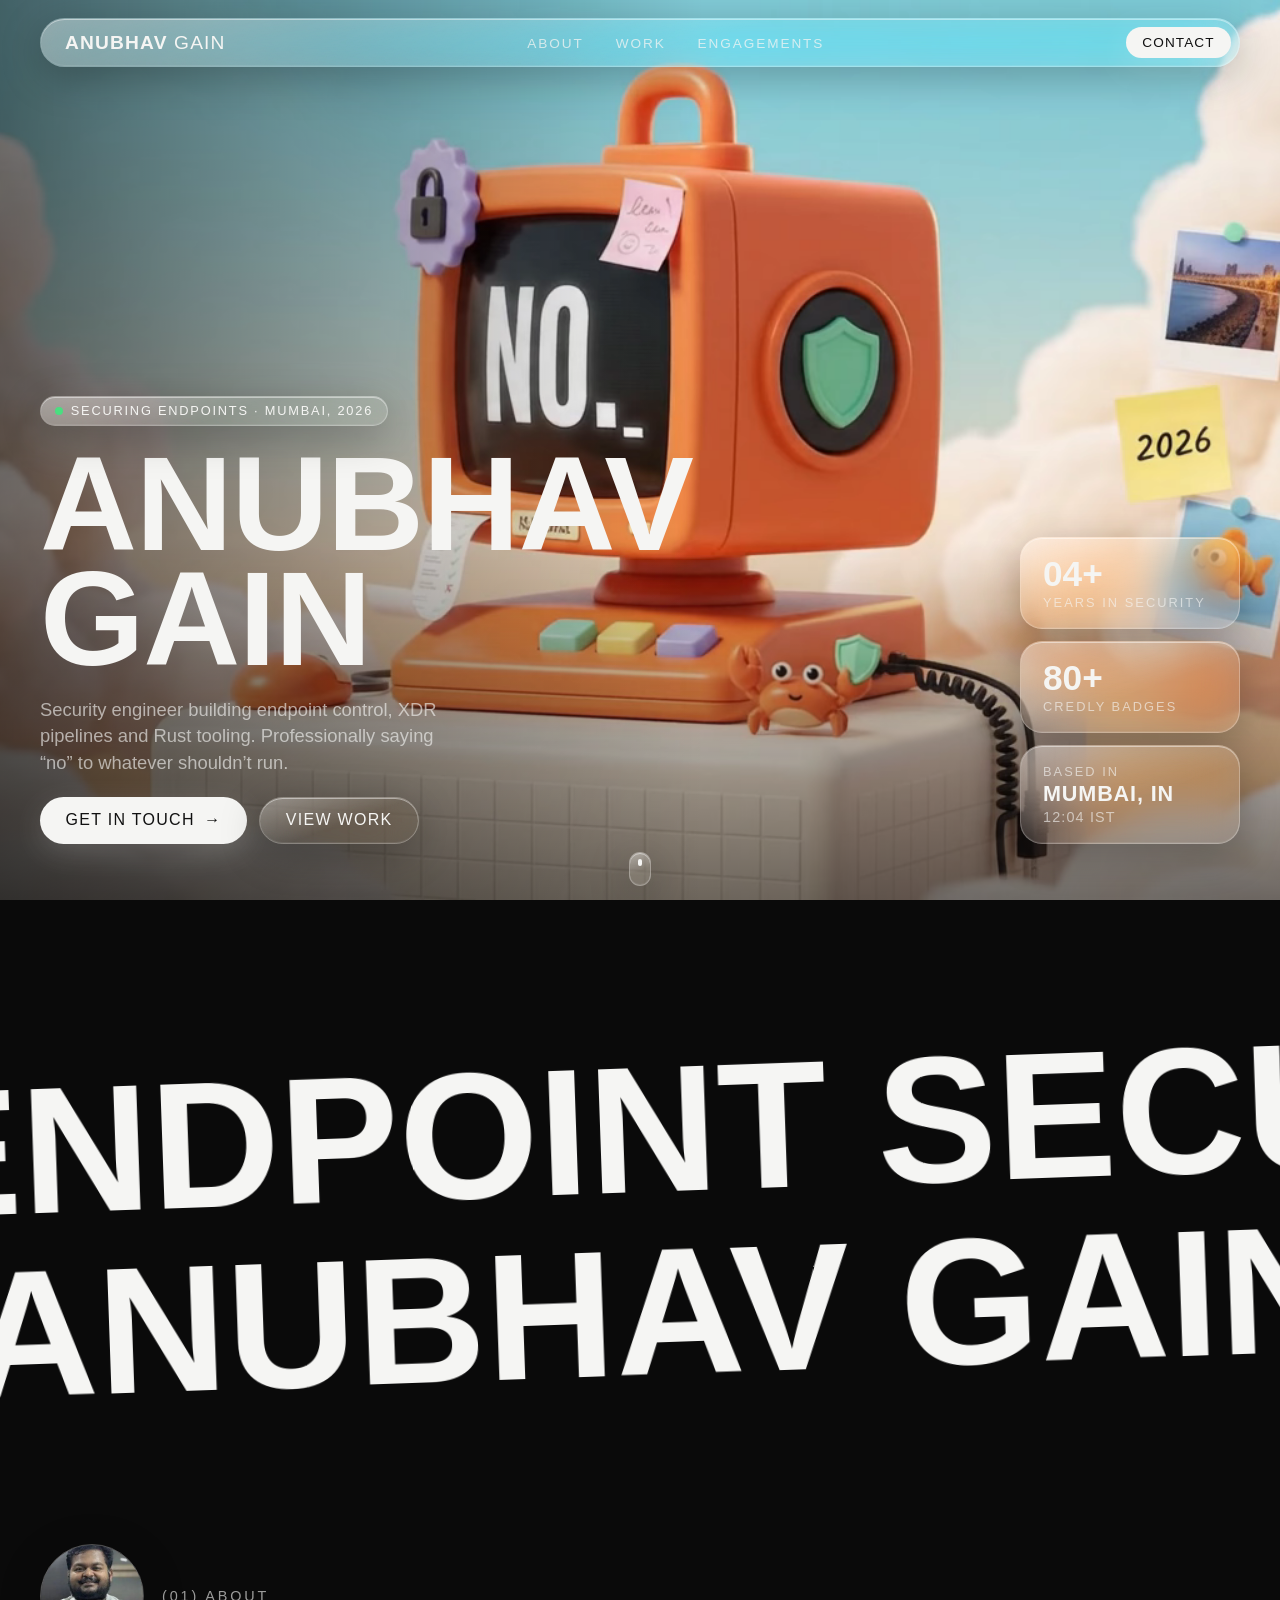
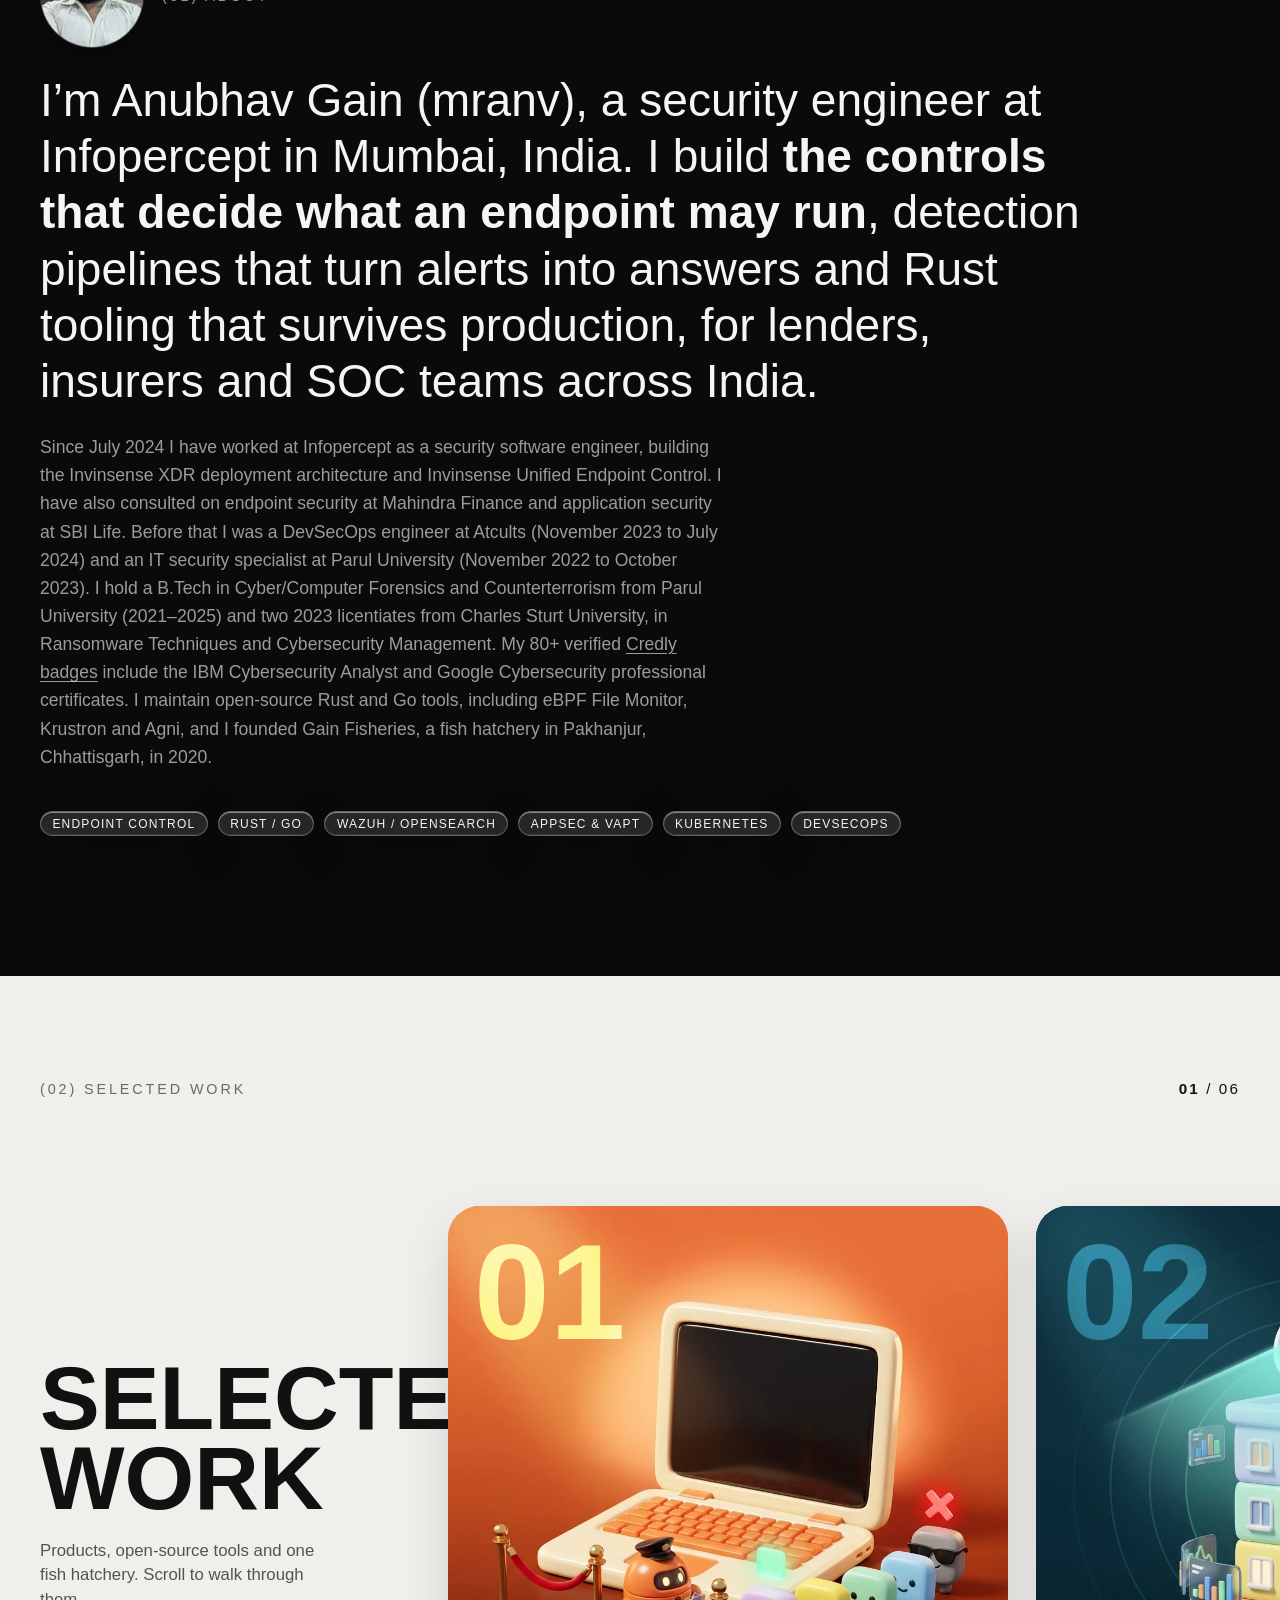
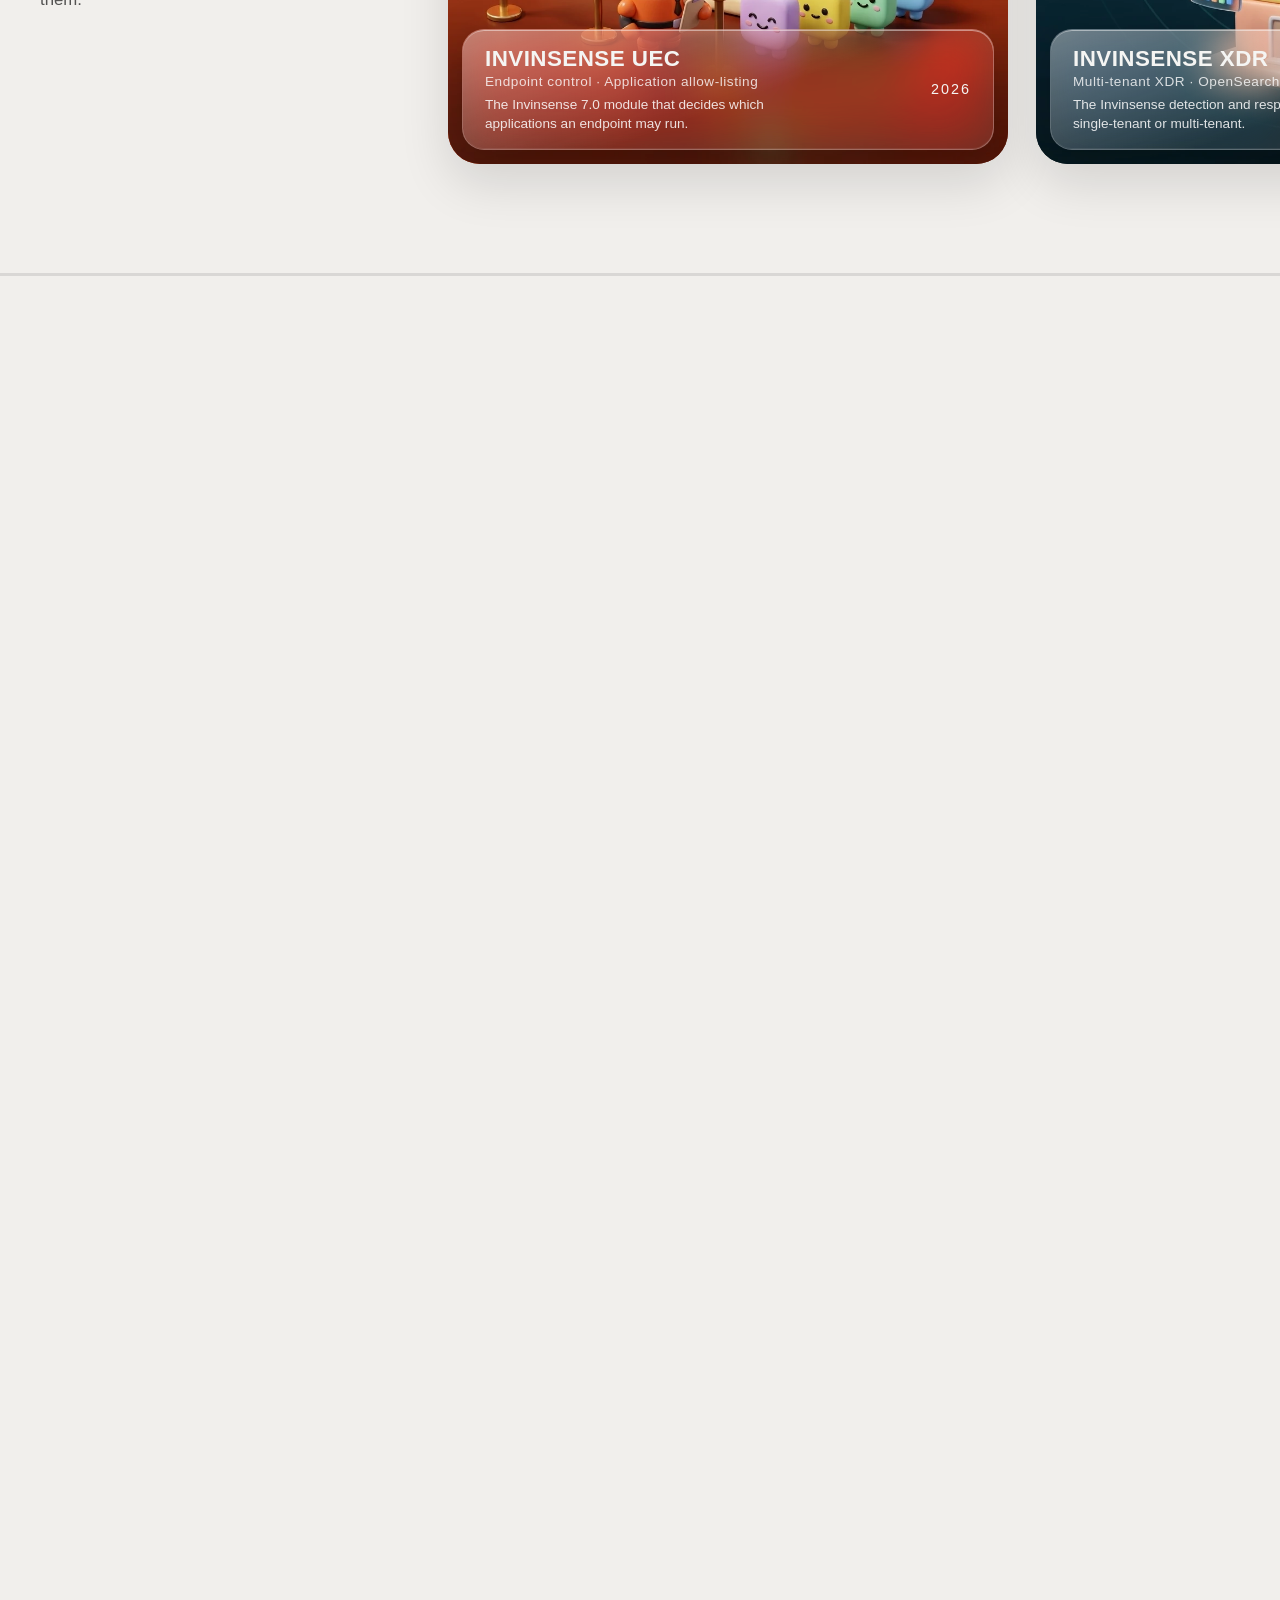
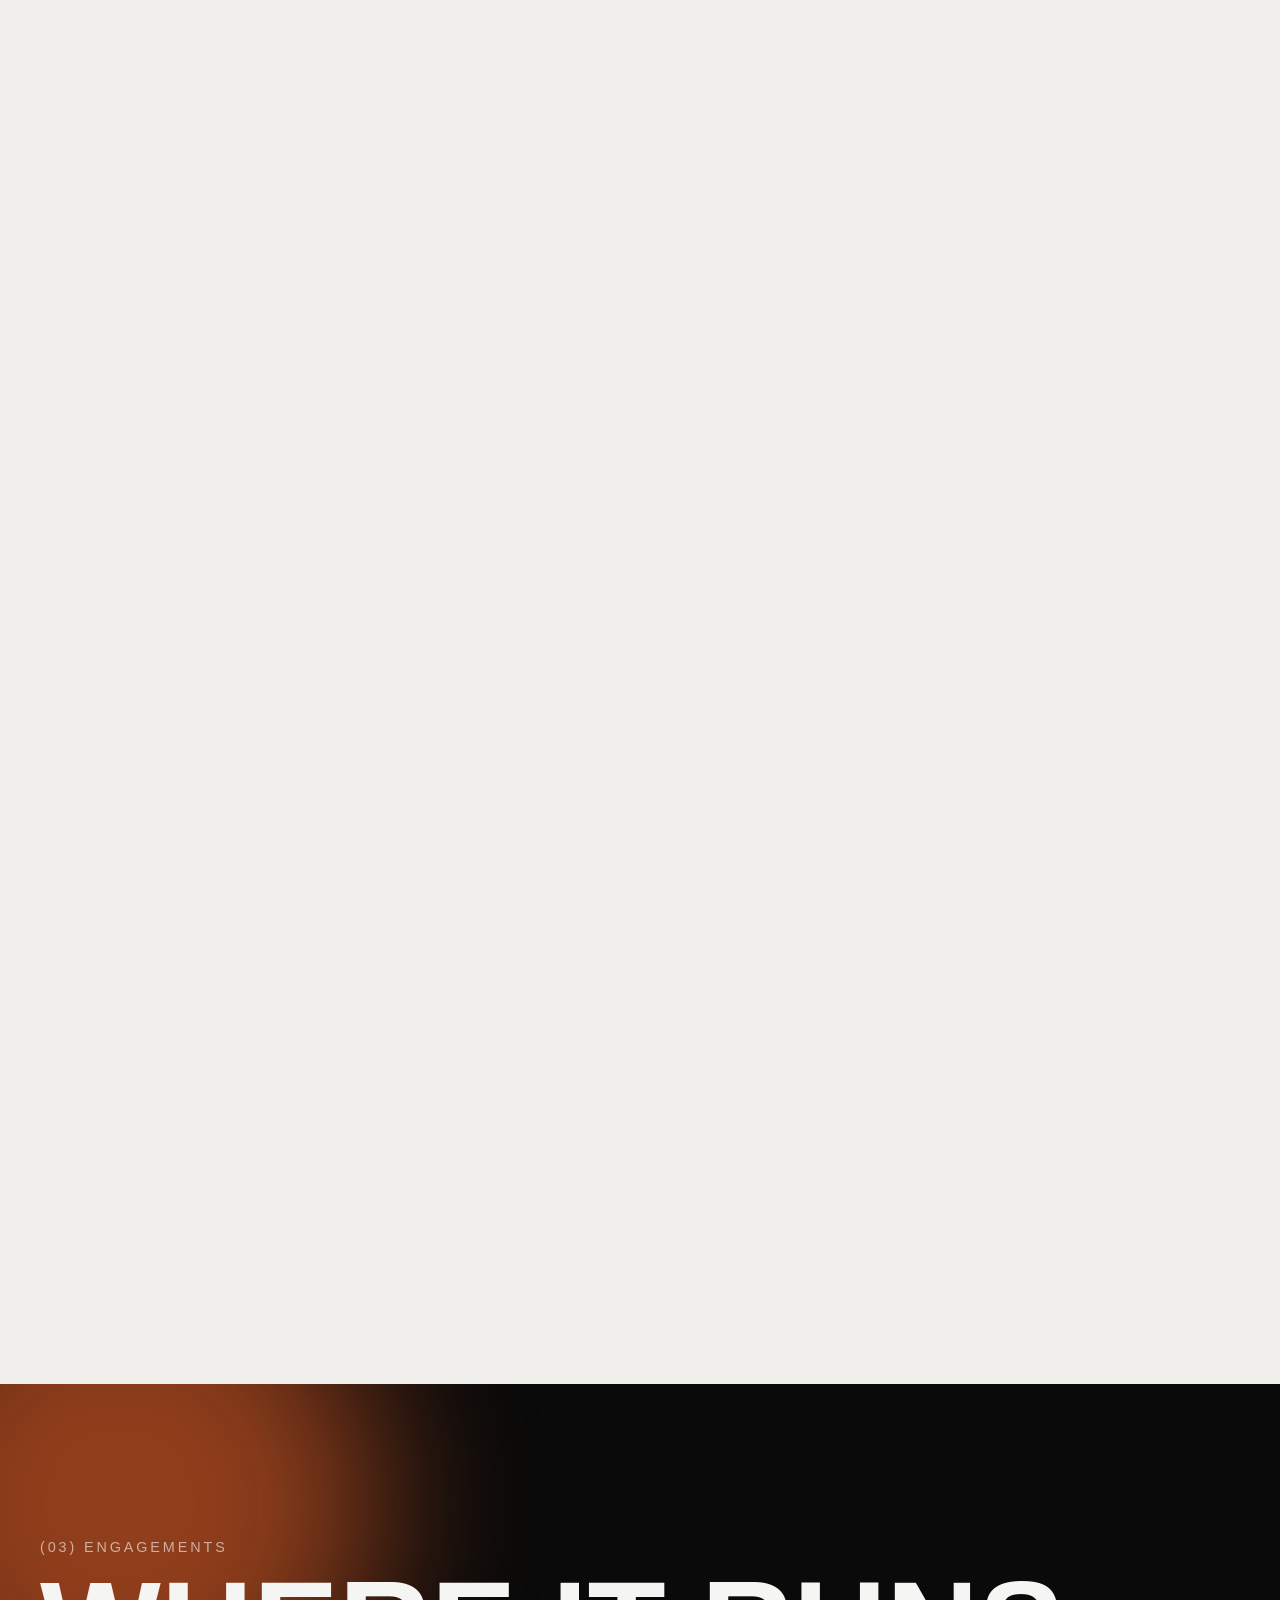
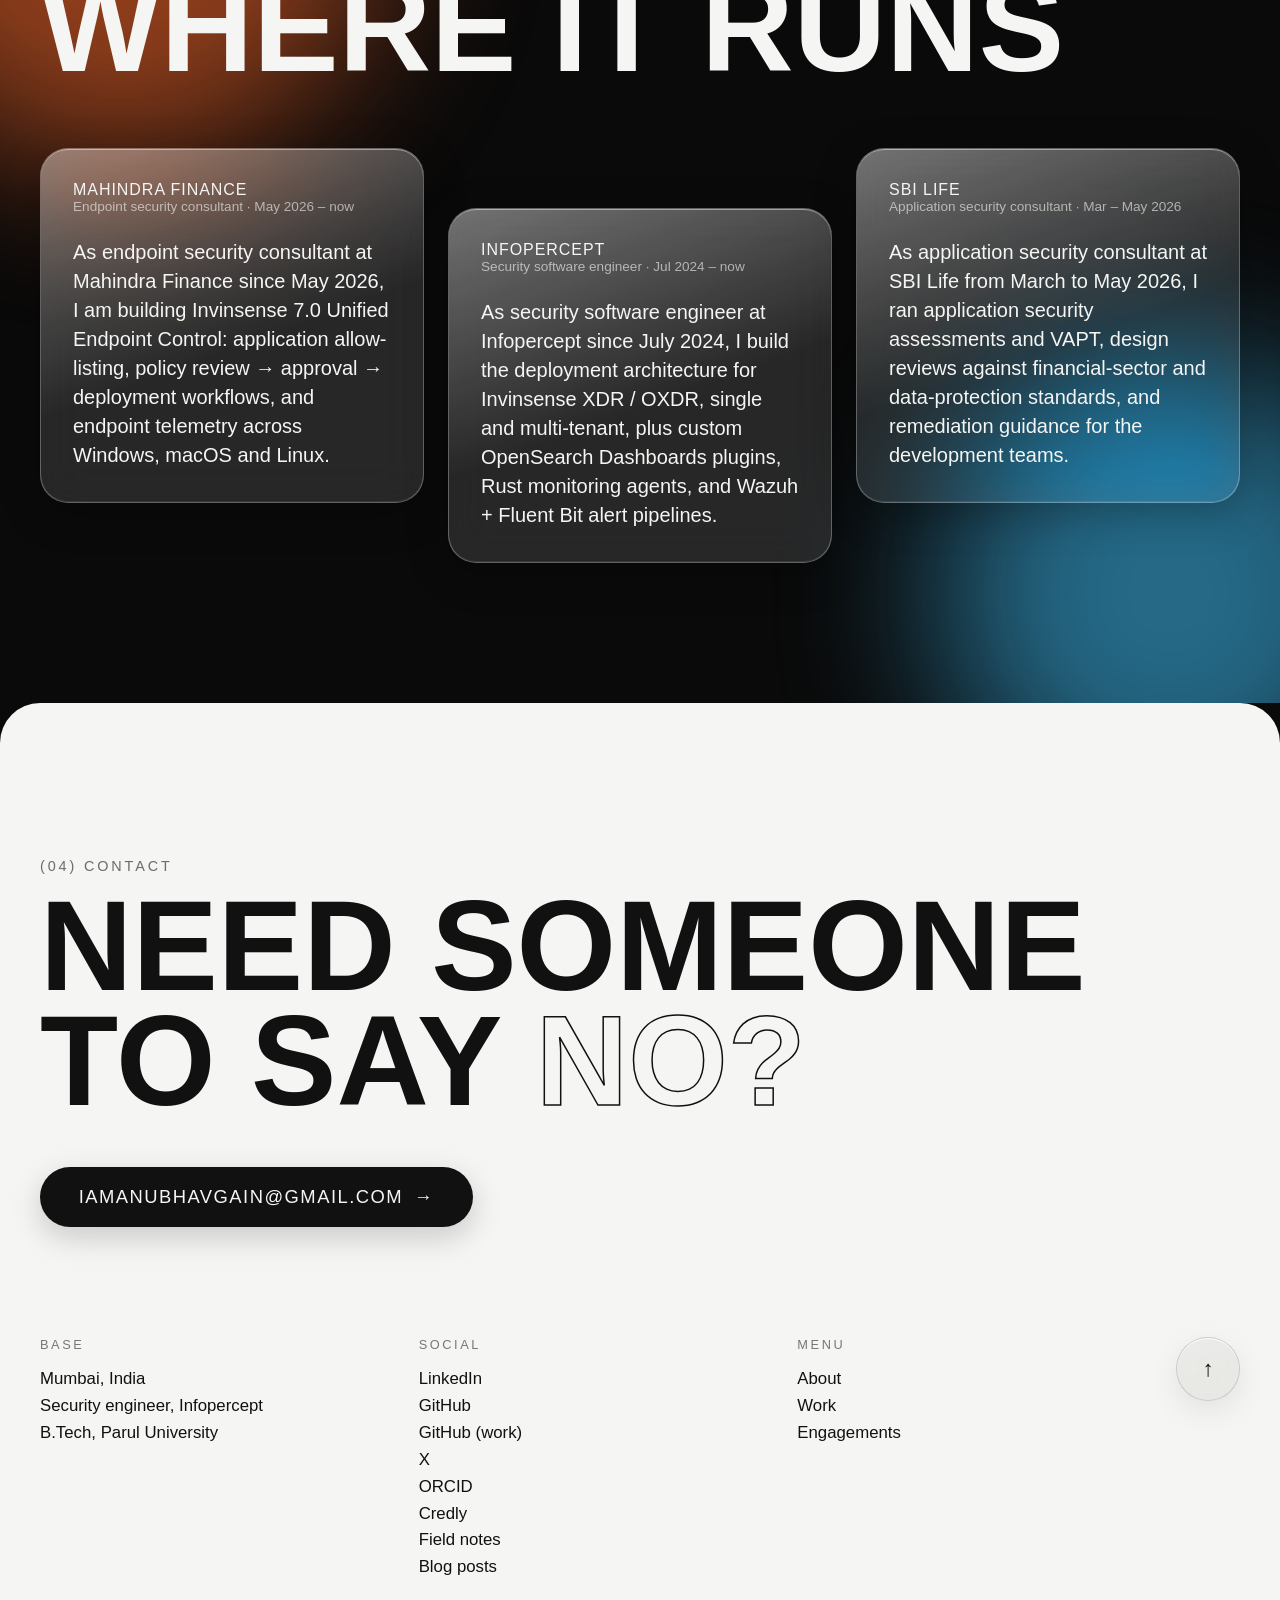
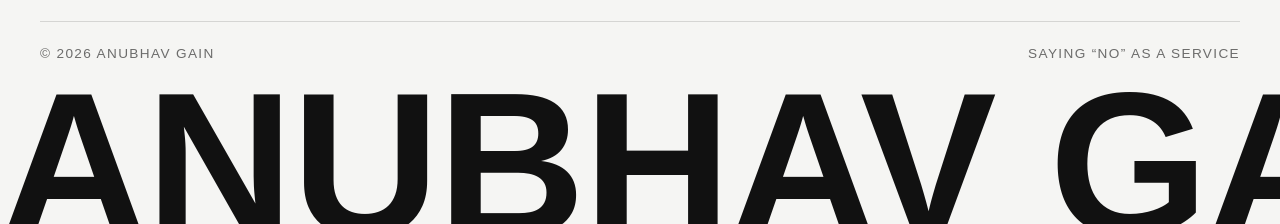
==== commit cd6d4301: "fix(content): Align profile facts with Credly and public résumé - Replace the unsupported "200+ cert" ====
--- a/index.html
+++ b/index.html
@@ -78,7 +78,7 @@
         "image": { "@id": "https://mranv.github.io/#photo" },
         "mainEntityOfPage": { "@id": "https://mranv.github.io/#profile" },
         "email": "iamanubhavgain@gmail.com",
-        "jobTitle": "Security Engineer",
+        "jobTitle": "Security Software Engineer",
         "description": "Security engineer in Mumbai, India, building endpoint control, XDR pipelines and Rust security tooling at Infopercept; founder of Gain Fisheries, a fish hatchery in Pakhanjur, Chhattisgarh.",
         "worksFor": {
           "@type": "Organization",
@@ -100,12 +100,26 @@
           { "@type": "CollegeOrUniversity", "name": "Parul University", "url": "https://paruluniversity.ac.in/" },
           { "@type": "CollegeOrUniversity", "name": "Charles Sturt University", "url": "https://www.csu.edu.au/" }
         ],
-        "hasCredential": {
-          "@type": "EducationalOccupationalCredential",
-          "credentialCategory": "degree",
-          "name": "Bachelor of Technology, Cyber/Computer Forensics and Counterterrorism",
-          "recognizedBy": { "@type": "CollegeOrUniversity", "name": "Parul University" }
-        },
+        "hasCredential": [
+          {
+            "@type": "EducationalOccupationalCredential",
+            "credentialCategory": "degree",
+            "name": "Bachelor of Technology, Cyber/Computer Forensics and Counterterrorism",
+            "recognizedBy": { "@type": "CollegeOrUniversity", "name": "Parul University" }
+          },
+          {
+            "@type": "EducationalOccupationalCredential",
+            "credentialCategory": "certificate",
+            "name": "IBM Cybersecurity Analyst Professional Certificate",
+            "recognizedBy": { "@type": "Organization", "name": "IBM" }
+          },
+          {
+            "@type": "EducationalOccupationalCredential",
+            "credentialCategory": "certificate",
+            "name": "Google Cybersecurity Professional Certificate",
+            "recognizedBy": { "@type": "Organization", "name": "Google" }
+          }
+        ],
         "knowsAbout": [
           "Endpoint security",
           "Application allow-listing",
@@ -133,6 +147,7 @@
           "https://github.com/anubhavg-icpl",
           "https://x.com/AnubhavGain",
           "https://orcid.org/0009-0004-4131-5428",
+          "https://www.credly.com/users/anubhavgain",
           "https://mranv.pages.dev/"
         ]
       },
@@ -238,8 +253,8 @@
             <span class="stat__label">Years in security</span>
           </div>
           <div class="stat glass">
-            <span class="stat__value">200+</span>
-            <span class="stat__label">Certs &amp; courses</span>
+            <span class="stat__value">80+</span>
+            <span class="stat__label">Credly badges</span>
           </div>
           <div class="stat glass">
             <span class="stat__label">Based in</span>
@@ -304,10 +319,16 @@
           Since July 2024 I have worked at Infopercept as a security software
           engineer, building the Invinsense XDR deployment architecture and
           Invinsense Unified Endpoint Control. I have also consulted on endpoint
-          security at Mahindra Finance and application security at SBI Life. I
-          hold a B.Tech in Cyber/Computer Forensics and Counterterrorism from
-          Parul University and studied ransomware techniques and cybersecurity
-          management at Charles Sturt University. I maintain open-source Rust and
+          security at Mahindra Finance and application security at SBI Life. Before
+          that I was a DevSecOps engineer at Atcults (November 2023 to July 2024)
+          and an IT security specialist at Parul University (November 2022 to
+          October 2023). I hold a B.Tech in Cyber/Computer Forensics and
+          Counterterrorism from Parul University (2021–2025) and two 2023
+          licentiates from Charles Sturt University, in Ransomware Techniques and
+          Cybersecurity Management. My 80+ verified
+          <a href="https://www.credly.com/users/anubhavgain">Credly badges</a>
+          include the IBM Cybersecurity Analyst and Google Cybersecurity
+          professional certificates. I maintain open-source Rust and
           Go tools, including eBPF File Monitor, Krustron and Agni, and I founded
           Gain Fisheries, a fish hatchery in Pakhanjur, Chhattisgarh, in 2020.
         </p>
@@ -494,6 +515,7 @@
             <li><a href="https://github.com/anubhavg-icpl" rel="me">GitHub (work)</a></li>
             <li><a href="https://x.com/AnubhavGain" rel="me">X</a></li>
             <li><a href="https://orcid.org/0009-0004-4131-5428" rel="me">ORCID</a></li>
+            <li><a href="https://www.credly.com/users/anubhavgain" rel="me">Credly</a></li>
             <li><a href="https://mranv.pages.dev/" rel="me">Field notes</a></li>
             <li><a href="https://github.com/mranv/blogs">Blog posts</a></li>
           </ul>
--- a/style.css
+++ b/style.css
@@ -654,6 +654,13 @@
   color: var(--muted);
 }
 
+/* Links are colour-inherited site-wide; inside running text they need an
+   underline to be recognisable as links. */
+.about__more a {
+  text-decoration: underline;
+  text-underline-offset: 3px;
+}
+
 .about__text strong {
   font-weight: 700;
 }
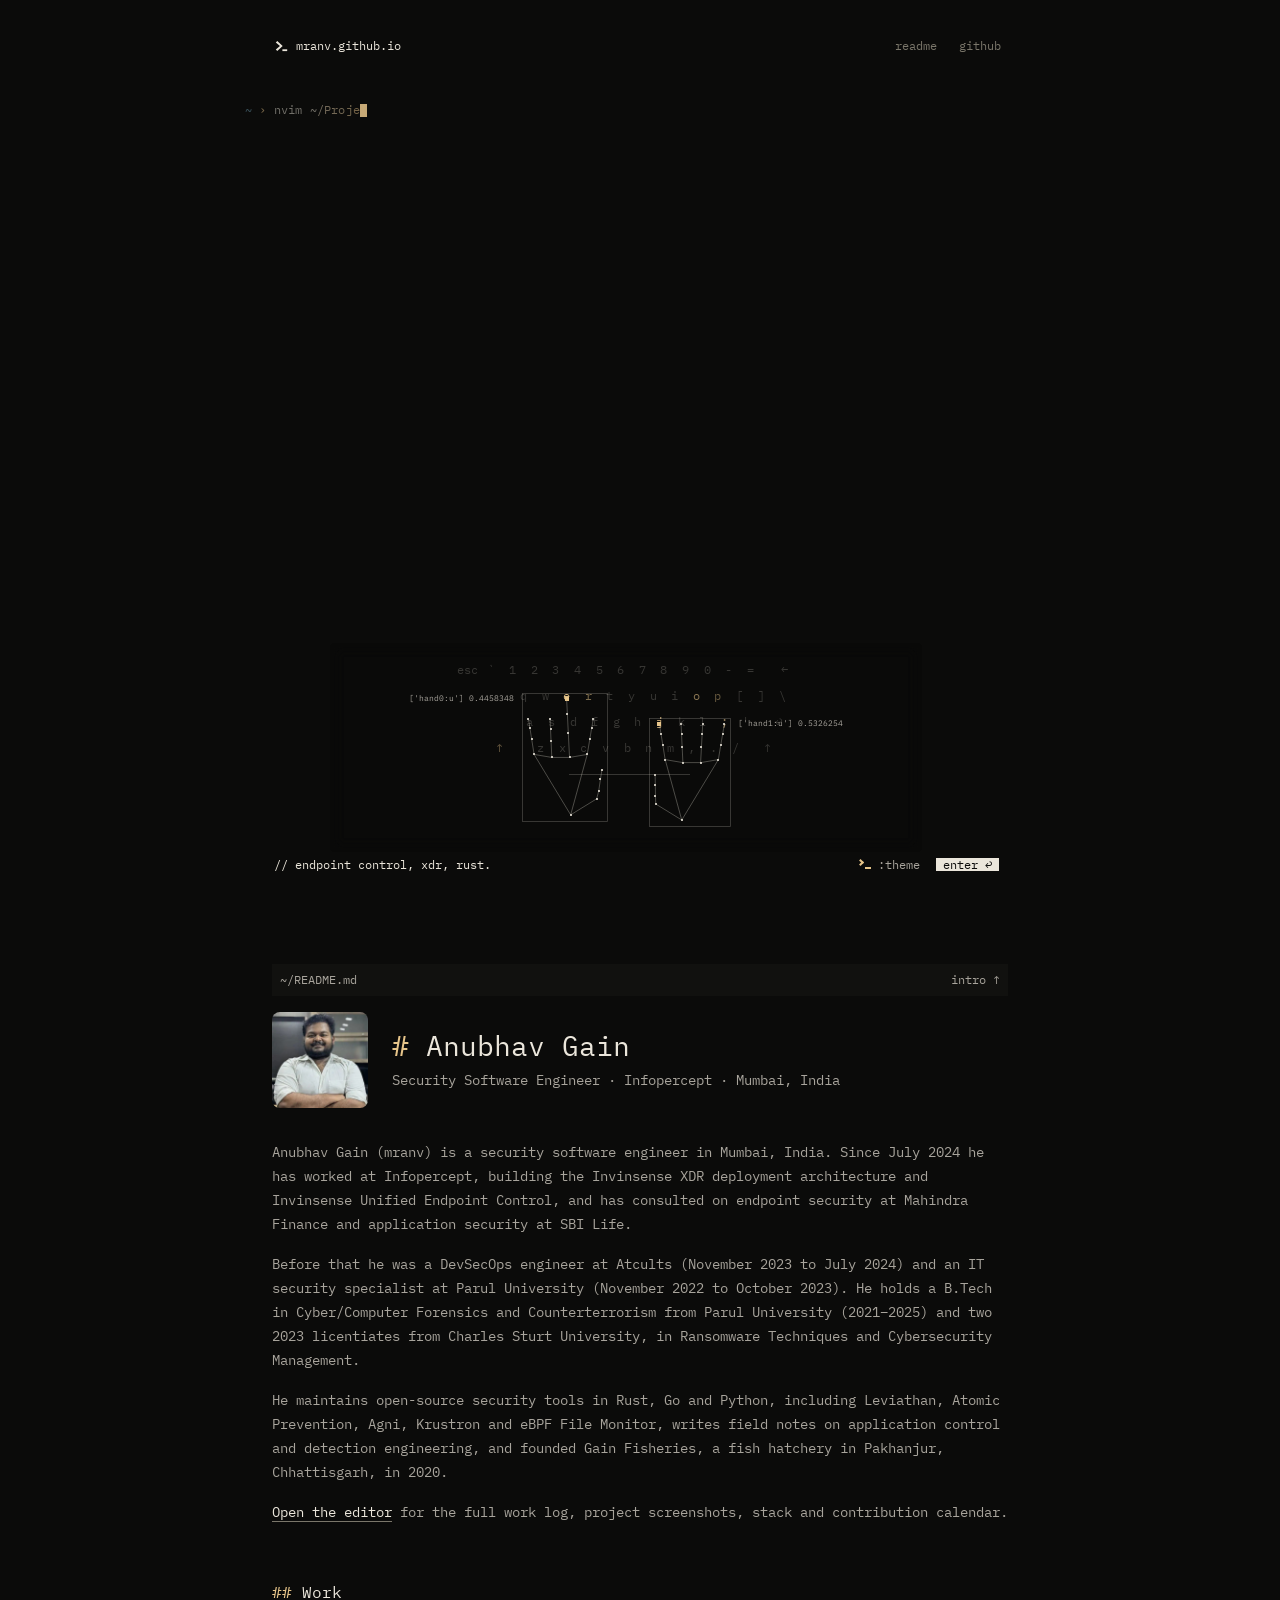
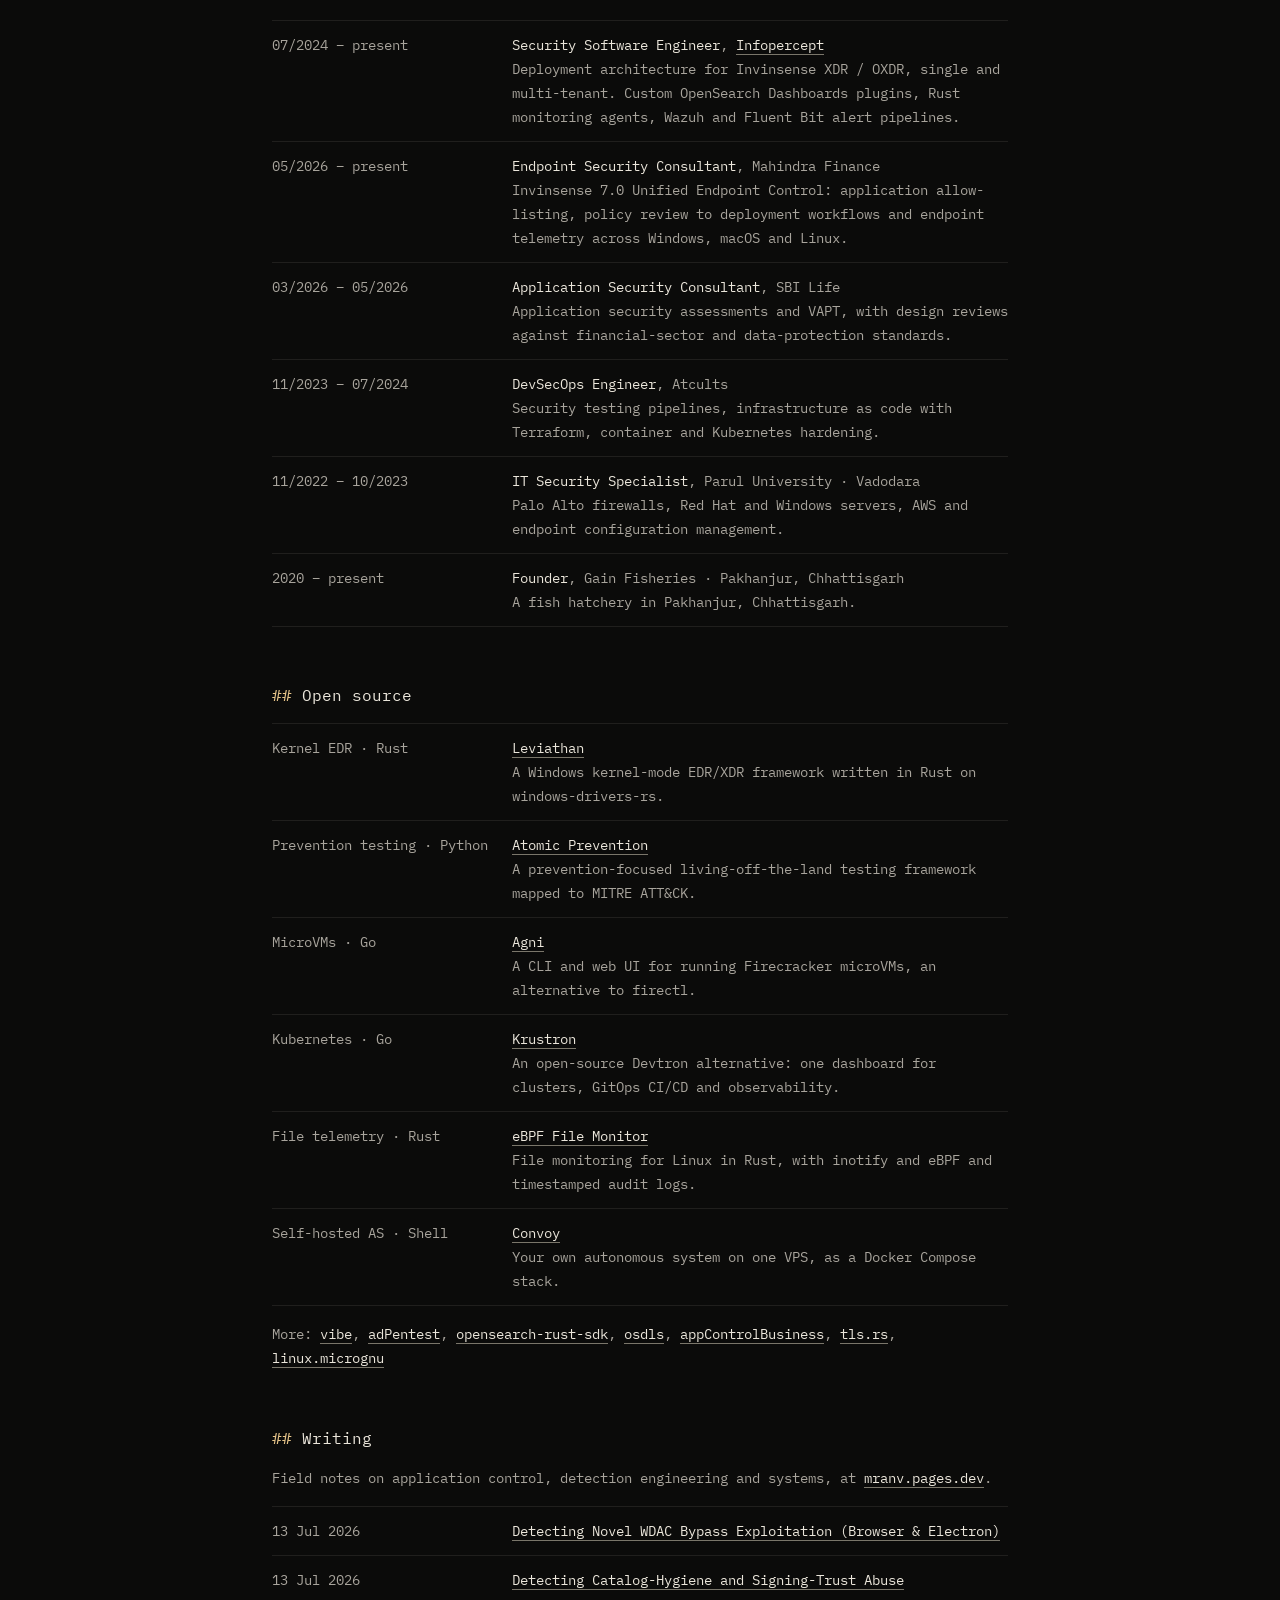
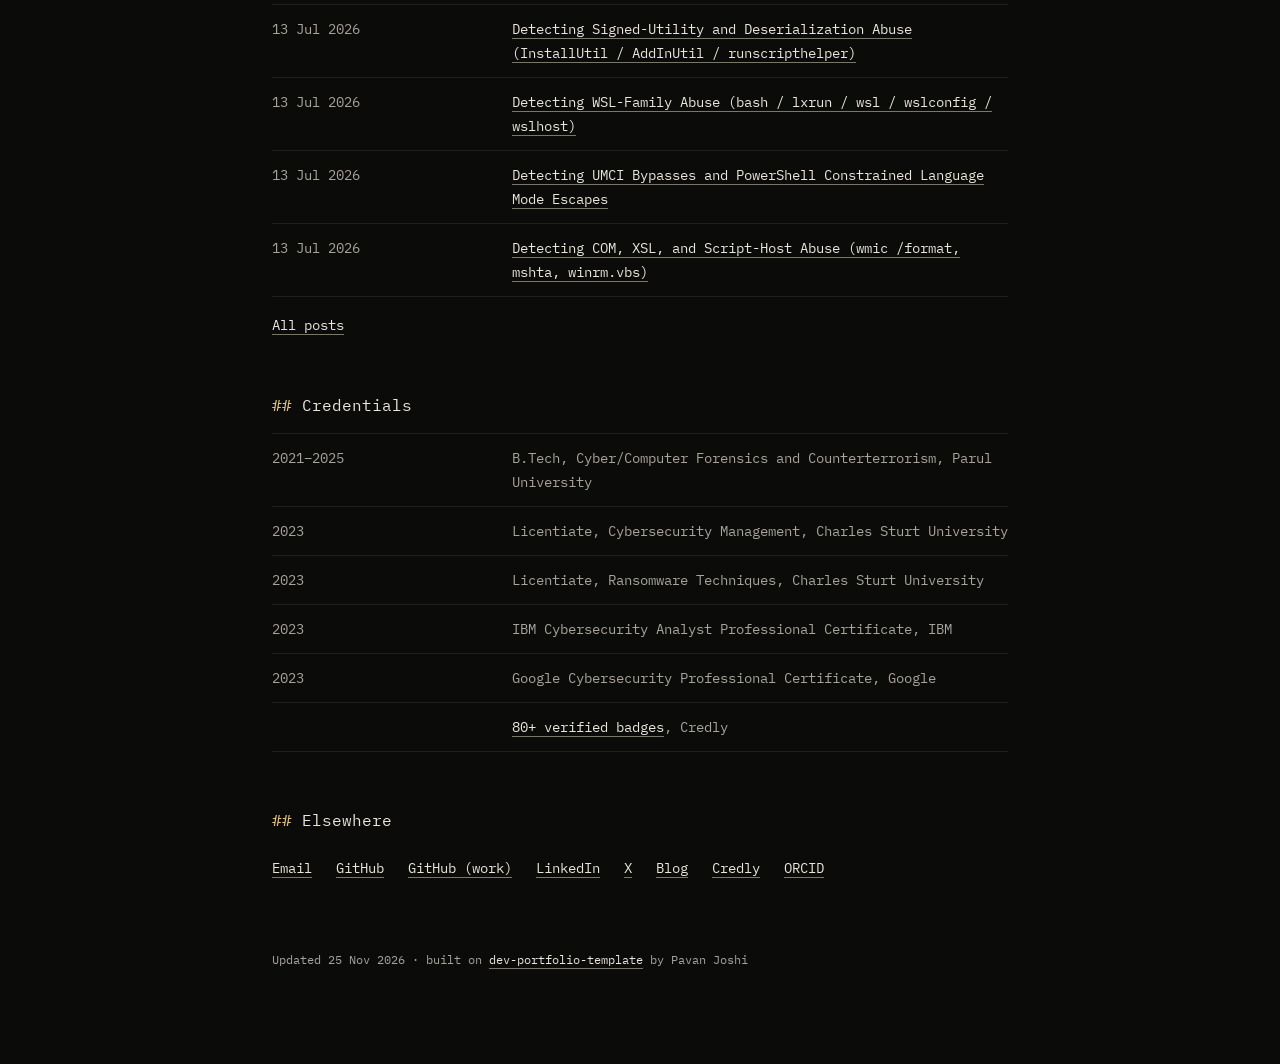
==== commit 7c329981: "feat(site): Replace the page with a Neovim-style portfolio Swap the single-page site for dev-portfol" ====
--- a/index.html
+++ b/index.html
@@ -1,549 +1,394 @@
-<!DOCTYPE html>
+<!doctype html>
 <html lang="en">
 <head>
-  <meta charset="UTF-8">
-  <meta name="viewport" content="width=device-width, initial-scale=1.0">
-  <title>Anubhav Gain — Security Engineer</title>
-  <meta name="description" content="Anubhav Gain is a security engineer in Mumbai, India, building endpoint control, XDR pipelines and Rust tooling at Infopercept. Saying “No” as a Service.">
-  <meta name="author" content="Anubhav Gain">
-  <meta name="robots" content="index, follow, max-image-preview:large">
-  <link rel="canonical" href="https://mranv.github.io/">
-  <meta name="theme-color" content="#0a0a0a">
-
-  <meta property="og:type" content="profile">
-  <meta property="og:site_name" content="Anubhav Gain">
-  <meta property="og:locale" content="en_IN">
-  <meta property="og:url" content="https://mranv.github.io/">
-  <meta property="og:title" content="Anubhav Gain — Security Engineer">
-  <meta property="og:description" content="Endpoint control, XDR pipelines and Rust security tooling. Saying “No” as a Service.">
-  <meta property="og:image" content="https://mranv.github.io/assets/og.jpg">
-  <meta property="og:image:width" content="1200">
-  <meta property="og:image:height" content="630">
-  <meta property="og:image:alt" content="Anubhav Gain, Security Engineer, beside an orange 3D retro computer whose screen reads NO.">
-  <meta property="profile:first_name" content="Anubhav">
-  <meta property="profile:last_name" content="Gain">
-  <meta property="profile:username" content="mranv">
-  <meta name="twitter:card" content="summary_large_image">
-  <meta name="twitter:site" content="@AnubhavGain">
-  <meta name="twitter:creator" content="@AnubhavGain">
-  <meta name="twitter:title" content="Anubhav Gain — Security Engineer">
-  <meta name="twitter:description" content="Endpoint control, XDR pipelines and Rust security tooling. Saying “No” as a Service.">
-  <meta name="twitter:image" content="https://mranv.github.io/assets/og.jpg">
-  <meta name="twitter:image:alt" content="Anubhav Gain, Security Engineer, beside an orange 3D retro computer whose screen reads NO.">
-
-  <link rel="me" href="https://www.linkedin.com/in/anubhavgain">
-  <link rel="me" href="https://github.com/mranv">
-  <link rel="me" href="https://github.com/anubhavg-icpl">
-  <link rel="me" href="https://x.com/AnubhavGain">
-  <link rel="me" href="https://orcid.org/0009-0004-4131-5428">
-  <link rel="me" href="https://mranv.pages.dev/">
-
-  <link rel="icon" type="image/png" sizes="96x96" href="assets/favicon.png">
-  <link rel="apple-touch-icon" sizes="180x180" href="assets/apple-touch-icon.png">
-
-  <script type="application/ld+json">
-  {
-    "@context": "https://schema.org",
-    "@graph": [
-      {
-        "@type": "ProfilePage",
-        "@id": "https://mranv.github.io/#profile",
-        "url": "https://mranv.github.io/",
-        "name": "Anubhav Gain — Security Engineer",
-        "inLanguage": "en",
-        "dateCreated": "2023-12-23T00:00:00+05:30",
-        "dateModified": "2026-11-15T00:00:00+05:30",
-        "isPartOf": { "@id": "https://mranv.github.io/#website" },
-        "about": { "@id": "https://mranv.github.io/#person" },
-        "mainEntity": { "@id": "https://mranv.github.io/#person" },
-        "primaryImageOfPage": { "@id": "https://mranv.github.io/#photo" }
-      },
-      {
-        "@type": "WebSite",
-        "@id": "https://mranv.github.io/#website",
-        "url": "https://mranv.github.io/",
-        "name": "Anubhav Gain",
-        "alternateName": "mranv",
-        "inLanguage": "en",
-        "publisher": { "@id": "https://mranv.github.io/#person" }
-      },
-      {
-        "@type": "Person",
-        "@id": "https://mranv.github.io/#person",
-        "name": "Anubhav Gain",
-        "givenName": "Anubhav",
-        "familyName": "Gain",
-        "alternateName": ["mranv", "anubhavg-icpl"],
-        "url": "https://mranv.github.io/",
-        "image": { "@id": "https://mranv.github.io/#photo" },
-        "mainEntityOfPage": { "@id": "https://mranv.github.io/#profile" },
-        "email": "iamanubhavgain@gmail.com",
-        "jobTitle": "Security Software Engineer",
-        "description": "Security engineer in Mumbai, India, building endpoint control, XDR pipelines and Rust security tooling at Infopercept; founder of Gain Fisheries, a fish hatchery in Pakhanjur, Chhattisgarh.",
-        "worksFor": {
-          "@type": "Organization",
-          "@id": "https://mranv.github.io/#infopercept",
-          "name": "Infopercept",
-          "url": "https://www.infopercept.com/"
-        },
-        "homeLocation": {
-          "@type": "Place",
-          "name": "Mumbai, Maharashtra, India",
-          "address": {
-            "@type": "PostalAddress",
-            "addressLocality": "Mumbai",
-            "addressRegion": "Maharashtra",
-            "addressCountry": "IN"
-          }
-        },
-        "alumniOf": [
-          { "@type": "CollegeOrUniversity", "name": "Parul University", "url": "https://paruluniversity.ac.in/" },
-          { "@type": "CollegeOrUniversity", "name": "Charles Sturt University", "url": "https://www.csu.edu.au/" }
-        ],
-        "hasCredential": [
-          {
-            "@type": "EducationalOccupationalCredential",
-            "credentialCategory": "degree",
-            "name": "Bachelor of Technology, Cyber/Computer Forensics and Counterterrorism",
-            "recognizedBy": { "@type": "CollegeOrUniversity", "name": "Parul University" }
-          },
-          {
-            "@type": "EducationalOccupationalCredential",
-            "credentialCategory": "certificate",
-            "name": "IBM Cybersecurity Analyst Professional Certificate",
-            "recognizedBy": { "@type": "Organization", "name": "IBM" }
-          },
-          {
-            "@type": "EducationalOccupationalCredential",
-            "credentialCategory": "certificate",
-            "name": "Google Cybersecurity Professional Certificate",
-            "recognizedBy": { "@type": "Organization", "name": "Google" }
-          }
-        ],
-        "knowsAbout": [
-          "Endpoint security",
-          "Application allow-listing",
-          "Extended detection and response (XDR)",
-          "Security information and event management (SIEM)",
-          "Wazuh",
-          "OpenSearch",
-          "Application security",
-          "Vulnerability assessment and penetration testing",
-          "DevSecOps",
-          "Kubernetes",
-          "Rust",
-          "Go",
-          "eBPF"
-        ],
-        "identifier": {
-          "@type": "PropertyValue",
-          "propertyID": "ORCID",
-          "value": "0009-0004-4131-5428",
-          "url": "https://orcid.org/0009-0004-4131-5428"
-        },
-        "sameAs": [
-          "https://www.linkedin.com/in/anubhavgain",
-          "https://github.com/mranv",
-          "https://github.com/anubhavg-icpl",
-          "https://x.com/AnubhavGain",
-          "https://orcid.org/0009-0004-4131-5428",
-          "https://www.credly.com/users/anubhavgain",
-          "https://mranv.pages.dev/"
-        ]
-      },
-      {
-        "@type": "Organization",
-        "@id": "https://mranv.github.io/#gain-fisheries",
-        "name": "Gain Fisheries",
-        "description": "Sustainable fish hatchery in Pakhanjur, Chhattisgarh, India.",
-        "foundingDate": "2020",
-        "founder": { "@id": "https://mranv.github.io/#person" },
-        "location": {
-          "@type": "Place",
-          "address": {
-            "@type": "PostalAddress",
-            "addressLocality": "Pakhanjur",
-            "addressRegion": "Chhattisgarh",
-            "addressCountry": "IN"
-          }
-        }
-      },
-      {
-        "@type": "SoftwareSourceCode",
-        "@id": "https://mranv.github.io/#ebpf-file-monitor",
-        "name": "eBPF File Monitor",
-        "description": "Rust utility for kernel-level file telemetry: tracks changes to a specified file and prints a timestamp when it is modified.",
-        "url": "https://github.com/mranv/ebpf-file-monitor",
-        "codeRepository": "https://github.com/mranv/ebpf-file-monitor",
-        "programmingLanguage": "Rust",
-        "author": { "@id": "https://mranv.github.io/#person" }
-      },
-      {
-        "@type": "SoftwareSourceCode",
-        "@id": "https://mranv.github.io/#krustron",
-        "name": "Krustron",
-        "description": "Open-source Devtron alternative in Go: unified dashboard, GitOps CI/CD pipelines and multi-cluster Kubernetes management.",
-        "url": "https://github.com/anubhavg-icpl/krustron",
-        "codeRepository": "https://github.com/anubhavg-icpl/krustron",
-        "programmingLanguage": "Go",
-        "author": { "@id": "https://mranv.github.io/#person" }
-      },
-      {
-        "@type": "SoftwareSourceCode",
-        "@id": "https://mranv.github.io/#agni",
-        "name": "Agni",
-        "description": "Go terminal UI for running Firecracker microVMs, an alternative to firectl.",
-        "url": "https://github.com/anubhavg-icpl/agni",
-        "codeRepository": "https://github.com/anubhavg-icpl/agni",
-        "programmingLanguage": "Go",
-        "author": { "@id": "https://mranv.github.io/#person" }
-      },
-      {
-        "@type": "ImageObject",
-        "@id": "https://mranv.github.io/#photo",
-        "url": "https://mranv.github.io/assets/anubhav-gain.jpg",
-        "contentUrl": "https://mranv.github.io/assets/anubhav-gain.jpg",
-        "width": 400,
-        "height": 400,
-        "caption": "Anubhav Gain"
-      }
-    ]
+<meta charset="utf-8">
+<meta name="viewport" content="width=device-width, initial-scale=1">
+<!-- Generated by scripts/build-data.mjs from portfolio.config.json. Edit the config, not this block. -->
+<!-- seo:start -->
+<title>Anubhav Gain — Security Engineer</title>
+<meta name="description" content="Anubhav Gain is a security engineer in Mumbai, India, building endpoint control, XDR pipelines and Rust tooling at Infopercept. Saying “No” as a Service.">
+<meta name="author" content="Anubhav Gain">
+<meta name="robots" content="index, follow, max-image-preview:large">
+<link rel="canonical" href="https://mranv.github.io/">
+<meta name="theme-color" content="#0b0b0a">
+<meta property="og:type" content="profile">
+<meta property="og:site_name" content="Anubhav Gain">
+<meta property="og:locale" content="en_IN">
+<meta property="og:url" content="https://mranv.github.io/">
+<meta property="og:title" content="Anubhav Gain — Security Engineer">
+<meta property="og:description" content="Endpoint control, XDR pipelines and Rust security tooling. Saying “No” as a Service.">
+<meta property="og:image" content="https://mranv.github.io/assets/og.jpg">
+<meta property="og:image:width" content="1200">
+<meta property="og:image:height" content="630">
+<meta property="og:image:alt" content="Anubhav Gain, Security Engineer, beside an orange 3D retro computer whose screen reads NO.">
+<meta property="profile:first_name" content="Anubhav">
+<meta property="profile:last_name" content="Gain">
+<meta property="profile:username" content="mranv">
+<meta name="twitter:card" content="summary_large_image">
+<meta name="twitter:site" content="@AnubhavGain">
+<meta name="twitter:creator" content="@AnubhavGain">
+<meta name="twitter:title" content="Anubhav Gain — Security Engineer">
+<meta name="twitter:description" content="Endpoint control, XDR pipelines and Rust security tooling. Saying “No” as a Service.">
+<meta name="twitter:image" content="https://mranv.github.io/assets/og.jpg">
+<meta name="twitter:image:alt" content="Anubhav Gain, Security Engineer, beside an orange 3D retro computer whose screen reads NO.">
+<link rel="me" href="https://github.com/mranv">
+<link rel="me" href="https://github.com/anubhavg-icpl">
+<link rel="me" href="https://www.linkedin.com/in/anubhavgain">
+<link rel="me" href="https://x.com/AnubhavGain">
+<link rel="me" href="https://mranv.pages.dev/">
+<link rel="me" href="https://www.credly.com/users/anubhavgain">
+<link rel="me" href="https://orcid.org/0009-0004-4131-5428">
+<link rel="icon" href="/favicon.svg" type="image/svg+xml">
+<link rel="icon" href="/favicon.ico" sizes="32x32">
+<link rel="apple-touch-icon" sizes="180x180" href="/assets/apple-touch-icon.png">
+<script type="application/ld+json">
+{
+ "@context": "https://schema.org",
+ "@graph": [
+  {
+   "@type": "ProfilePage",
+   "@id": "https://mranv.github.io/#profile",
+   "url": "https://mranv.github.io/",
+   "name": "Anubhav Gain — Security Engineer",
+   "inLanguage": "en",
+   "dateCreated": "2023-12-23T00:00:00+05:30",
+   "dateModified": "2026-11-25T00:00:00+05:30",
+   "isPartOf": {
+    "@id": "https://mranv.github.io/#website"
+   },
+   "about": {
+    "@id": "https://mranv.github.io/#person"
+   },
+   "mainEntity": {
+    "@id": "https://mranv.github.io/#person"
+   },
+   "primaryImageOfPage": {
+    "@id": "https://mranv.github.io/#photo"
+   }
+  },
+  {
+   "@type": "WebSite",
+   "@id": "https://mranv.github.io/#website",
+   "url": "https://mranv.github.io/",
+   "name": "Anubhav Gain",
+   "alternateName": "mranv",
+   "inLanguage": "en",
+   "publisher": {
+    "@id": "https://mranv.github.io/#person"
+   }
+  },
+  {
+   "@type": "Person",
+   "@id": "https://mranv.github.io/#person",
+   "name": "Anubhav Gain",
+   "givenName": "Anubhav",
+   "familyName": "Gain",
+   "alternateName": [
+    "mranv",
+    "anubhavg-icpl"
+   ],
+   "url": "https://mranv.github.io/",
+   "image": {
+    "@id": "https://mranv.github.io/#photo"
+   },
+   "mainEntityOfPage": {
+    "@id": "https://mranv.github.io/#profile"
+   },
+   "email": "iamanubhavgain@gmail.com",
+   "jobTitle": "Security Software Engineer",
+   "description": "Security engineer in Mumbai, India, building endpoint control, XDR pipelines and Rust security tooling at Infopercept; founder of Gain Fisheries, a fish hatchery in Pakhanjur, Chhattisgarh.",
+   "worksFor": {
+    "@type": "Organization",
+    "@id": "https://mranv.github.io/#infopercept",
+    "name": "Infopercept",
+    "url": "https://www.infopercept.com/"
+   },
+   "homeLocation": {
+    "@type": "Place",
+    "name": "Mumbai, Maharashtra, India",
+    "address": {
+     "@type": "PostalAddress",
+     "addressLocality": "Mumbai",
+     "addressRegion": "Maharashtra",
+     "addressCountry": "IN"
+    }
+   },
+   "alumniOf": [
+    {
+     "@type": "CollegeOrUniversity",
+     "name": "Parul University",
+     "url": "https://paruluniversity.ac.in/"
+    },
+    {
+     "@type": "CollegeOrUniversity",
+     "name": "Charles Sturt University",
+     "url": "https://www.csu.edu.au/"
+    }
+   ],
+   "hasCredential": [
+    {
+     "@type": "EducationalOccupationalCredential",
+     "credentialCategory": "degree",
+     "name": "Bachelor of Technology, Cyber/Computer Forensics and Counterterrorism",
+     "recognizedBy": {
+      "@type": "CollegeOrUniversity",
+      "name": "Parul University"
+     }
+    },
+    {
+     "@type": "EducationalOccupationalCredential",
+     "credentialCategory": "certificate",
+     "name": "IBM Cybersecurity Analyst Professional Certificate",
+     "recognizedBy": {
+      "@type": "Organization",
+      "name": "IBM"
+     }
+    },
+    {
+     "@type": "EducationalOccupationalCredential",
+     "credentialCategory": "certificate",
+     "name": "Google Cybersecurity Professional Certificate",
+     "recognizedBy": {
+      "@type": "Organization",
+      "name": "Google"
+     }
+    }
+   ],
+   "knowsAbout": [
+    "Endpoint security",
+    "Application allow-listing",
+    "Extended detection and response (XDR)",
+    "Security information and event management (SIEM)",
+    "Wazuh",
+    "OpenSearch",
+    "Application security",
+    "Vulnerability assessment and penetration testing",
+    "DevSecOps",
+    "Kubernetes",
+    "Rust",
+    "Go",
+    "eBPF"
+   ],
+   "identifier": {
+    "@type": "PropertyValue",
+    "propertyID": "ORCID",
+    "value": "0009-0004-4131-5428",
+    "url": "https://orcid.org/0009-0004-4131-5428"
+   },
+   "sameAs": [
+    "https://github.com/mranv",
+    "https://github.com/anubhavg-icpl",
+    "https://www.linkedin.com/in/anubhavgain",
+    "https://x.com/AnubhavGain",
+    "https://mranv.pages.dev/",
+    "https://www.credly.com/users/anubhavgain",
+    "https://orcid.org/0009-0004-4131-5428"
+   ]
+  },
+  {
+   "@type": "Organization",
+   "@id": "https://mranv.github.io/#gain-fisheries",
+   "name": "Gain Fisheries",
+   "description": "Sustainable fish hatchery in Pakhanjur, Chhattisgarh, India.",
+   "foundingDate": "2020",
+   "founder": {
+    "@id": "https://mranv.github.io/#person"
+   },
+   "location": {
+    "@type": "Place",
+    "address": {
+     "@type": "PostalAddress",
+     "addressLocality": "Pakhanjur",
+     "addressRegion": "Chhattisgarh",
+     "addressCountry": "IN"
+    }
+   }
+  },
+  {
+   "@type": "SoftwareSourceCode",
+   "@id": "https://mranv.github.io/#leviathan",
+   "name": "Leviathan",
+   "description": "A Windows kernel-mode EDR/XDR framework written in Rust on windows-drivers-rs.",
+   "url": "https://github.com/anubhavg-icpl/leviathan",
+   "codeRepository": "https://github.com/anubhavg-icpl/leviathan",
+   "programmingLanguage": "Rust",
+   "author": {
+    "@id": "https://mranv.github.io/#person"
+   }
+  },
+  {
+   "@type": "SoftwareSourceCode",
+   "@id": "https://mranv.github.io/#atomic-prevention",
+   "name": "Atomic Prevention",
+   "description": "A prevention-focused living-off-the-land testing framework mapped to MITRE ATT&CK.",
+   "url": "https://github.com/anubhavg-icpl/atomic-prevention",
+   "codeRepository": "https://github.com/anubhavg-icpl/atomic-prevention",
+   "programmingLanguage": "Python",
+   "author": {
+    "@id": "https://mranv.github.io/#person"
+   }
+  },
+  {
+   "@type": "SoftwareSourceCode",
+   "@id": "https://mranv.github.io/#agni",
+   "name": "Agni",
+   "description": "A CLI and web UI for running Firecracker microVMs, an alternative to firectl.",
+   "url": "https://github.com/anubhavg-icpl/agni",
+   "codeRepository": "https://github.com/anubhavg-icpl/agni",
+   "programmingLanguage": "Go",
+   "author": {
+    "@id": "https://mranv.github.io/#person"
+   }
+  },
+  {
+   "@type": "SoftwareSourceCode",
+   "@id": "https://mranv.github.io/#krustron",
+   "name": "Krustron",
+   "description": "An open-source Devtron alternative: one dashboard for clusters, GitOps CI/CD and observability.",
+   "url": "https://github.com/anubhavg-icpl/krustron",
+   "codeRepository": "https://github.com/anubhavg-icpl/krustron",
+   "programmingLanguage": "Go",
+   "author": {
+    "@id": "https://mranv.github.io/#person"
+   }
+  },
+  {
+   "@type": "SoftwareSourceCode",
+   "@id": "https://mranv.github.io/#ebpf-file-monitor",
+   "name": "eBPF File Monitor",
+   "description": "File monitoring for Linux in Rust, with inotify and eBPF and timestamped audit logs.",
+   "url": "https://github.com/mranv/ebpf-file-monitor",
+   "codeRepository": "https://github.com/mranv/ebpf-file-monitor",
+   "programmingLanguage": "Rust",
+   "author": {
+    "@id": "https://mranv.github.io/#person"
+   }
+  },
+  {
+   "@type": "SoftwareSourceCode",
+   "@id": "https://mranv.github.io/#convoy",
+   "name": "Convoy",
+   "description": "Your own autonomous system on one VPS, as a Docker Compose stack.",
+   "url": "https://github.com/anubhavg-icpl/convoy",
+   "codeRepository": "https://github.com/anubhavg-icpl/convoy",
+   "programmingLanguage": "Shell",
+   "author": {
+    "@id": "https://mranv.github.io/#person"
+   }
+  },
+  {
+   "@type": "ImageObject",
+   "@id": "https://mranv.github.io/#photo",
+   "url": "https://mranv.github.io/assets/anubhav-gain.jpg",
+   "contentUrl": "https://mranv.github.io/assets/anubhav-gain.jpg",
+   "width": 400,
+   "height": 400,
+   "caption": "Anubhav Gain"
   }
-  </script>
-
-  <!-- Oswald is self-hosted (one variable woff2, @font-face in style.css) so
-       no third-party stylesheet blocks first paint. -->
-  <link rel="preload" href="assets/fonts/oswald-latin.woff2" as="font" type="font/woff2" crossorigin>
-  <link rel="stylesheet" href="style.css">
-  <!-- .js gates the lazy card art in style.css; without scripts the loader
-       overlay would never clear, so hide it. -->
-  <script>document.documentElement.className = "js";</script>
-  <noscript><style>.loader { display: none; }</style></noscript>
+ ]
+}
+</script>
+<!-- seo:end -->
+<link rel="stylesheet" href="/intros/shared/frame.css">
+<link rel="stylesheet" href="glimpse.css">
+<link rel="stylesheet" href="readme.css">
 </head>
 <body>
-  <nav class="nav glass" aria-label="Main">
-    <a class="nav__logo" href="#hero"><b>ANUBHAV</b> <span>GAIN</span></a>
-    <ul class="nav__links">
-      <li><a href="#about">About</a></li>
-      <li><a href="#work">Work</a></li>
-      <li><a href="#engagements">Engagements</a></li>
-    </ul>
-    <a class="btn btn--light btn--sm" href="#contact">Contact</a>
-  </nav>
+<main class="stage" id="top">
+  <header class="frame-top">
+    <a class="brand" href="/"><svg viewBox="0 0 88 80" aria-hidden="true"><path d="M8 16L36 40L8 64L18 74L54 40L18 6Z"/><path d="M52 62H84V74H52Z"/></svg><span>mranv.github.io</span></a>
+    <nav class="switch is-solo" aria-label="Elsewhere">
+      <a href="#readme">readme</a>
+      <a href="https://github.com/mranv" rel="me">github</a>
+    </nav>
+  </header>
 
-  <main>
-    <section class="hero" id="hero">
-      <canvas class="hero__canvas" id="heroCanvas" aria-hidden="true"></canvas>
-      <div class="hero__shade" aria-hidden="true"></div>
+  <canvas class="wall" aria-hidden="true"></canvas>
+  <div class="glass kb-glass" aria-hidden="true"></div>
+  <canvas class="machine" aria-hidden="true"></canvas>
+  <canvas class="tile" aria-hidden="true"></canvas>
+  <p class="status" aria-hidden="true"><span class="mode">NORMAL</span><span class="path"></span><span class="pos"></span></p>
+  <p class="cmdline" aria-hidden="true"><span class="cmd"></span><span class="showcmd"></span></p>
+  <p class="status pane-status" aria-hidden="true"><span class="mode">NORMAL</span><span class="path"></span><span class="pos"></span></p>
+  <p class="cmdline pane-cmd" aria-hidden="true"><span class="cmd"></span><span class="showcmd"></span></p>
 
-      <div class="hero__content container">
-        <div class="hero__main">
-          <span class="chip glass"><span class="dot"></span>Securing endpoints · Mumbai, 2026</span>
-          <h1 class="hero__title">Anubhav<br> Gain</h1>
-          <p class="hero__intro">Security engineer building endpoint control, XDR pipelines and Rust tooling. Professionally saying “no” to whatever shouldn’t run.</p>
-          <div class="hero__actions">
-            <a class="btn btn--light" href="#contact">Get in touch <span class="btn__arrow" aria-hidden="true">→</span></a>
-            <a class="btn glass" href="#work">View work</a>
-          </div>
-        </div>
-
-        <aside class="hero__stats">
-          <div class="stat glass">
-            <span class="stat__value">04+</span>
-            <span class="stat__label">Years in security</span>
-          </div>
-          <div class="stat glass">
-            <span class="stat__value">80+</span>
-            <span class="stat__label">Credly badges</span>
-          </div>
-          <div class="stat glass">
-            <span class="stat__label">Based in</span>
-            <span class="stat__value stat__value--sm">MUMBAI, IN</span>
-            <span class="stat__time" id="localTime">--:-- IST</span>
-          </div>
-        </aside>
-      </div>
-
-      <a class="hero__scroll glass" href="#about" aria-label="Scroll to About">
-        <span class="hero__scroll-dot"></span>
-      </a>
-
-      <div class="loader" id="loader">
-        <div class="loader__pill glass">
-          <span class="loader__label">LOADING</span>
-          <span class="loader__bar" role="progressbar" aria-label="Loading" aria-valuemin="0" aria-valuemax="100" aria-valuenow="0">
-            <span class="loader__fill" id="loaderFill"></span>
-          </span>
-          <span class="loader__pct" id="loaderPct">0%</span>
-        </div>
-      </div>
-    </section>
-
-    <section class="about" id="about">
-      <div class="marquee" role="img" aria-label="Endpoint Security, Rust, XDR / SIEM, AppSec. Anubhav Gain, Security Engineer, India, since 2022.">
-        <div class="marquee__row" aria-hidden="true">
-          <div class="marquee__track">
-            <div class="marquee__group">
-              <span>Endpoint Security</span><span class="marquee__sep">✦</span>
-              <span class="outline">Rust</span><span class="marquee__sep">✦</span>
-              <span>XDR / SIEM</span><span class="marquee__sep">✦</span>
-              <span class="outline">AppSec</span><span class="marquee__sep">✦</span>
-            </div>
-          </div>
-        </div>
-        <div class="marquee__row marquee--reverse" aria-hidden="true">
-          <div class="marquee__track">
-            <div class="marquee__group">
-              <span>Anubhav Gain</span><span class="marquee__sep">✦</span>
-              <span class="outline">Security Engineer</span><span class="marquee__sep">✦</span>
-              <span>India</span><span class="marquee__sep">✦</span>
-              <span class="outline">Since 2022</span><span class="marquee__sep">✦</span>
-            </div>
-          </div>
-        </div>
-      </div>
-
-      <div class="about__body container">
-        <div class="about__intro">
-          <span class="about__photo"><img src="assets/anubhav-gain.jpg" alt="Anubhav Gain" width="400" height="400" loading="lazy" decoding="async"></span>
-          <h2 class="eyebrow">(01) About</h2>
-        </div>
-        <p class="about__text">
-          I’m Anubhav Gain (mranv), a security engineer at Infopercept in Mumbai,
-          India. I build <strong>the controls that decide what an endpoint may
-          run</strong>, detection pipelines that turn alerts into answers and Rust
-          tooling that survives production, for lenders, insurers and SOC teams
-          across India.
-        </p>
-        <p class="about__more">
-          Since July 2024 I have worked at Infopercept as a security software
-          engineer, building the Invinsense XDR deployment architecture and
-          Invinsense Unified Endpoint Control. I have also consulted on endpoint
-          security at Mahindra Finance and application security at SBI Life. Before
-          that I was a DevSecOps engineer at Atcults (November 2023 to July 2024)
-          and an IT security specialist at Parul University (November 2022 to
-          October 2023). I hold a B.Tech in Cyber/Computer Forensics and
-          Counterterrorism from Parul University (2021–2025) and two 2023
-          licentiates from Charles Sturt University, in Ransomware Techniques and
-          Cybersecurity Management. My 80+ verified
-          <a href="https://www.credly.com/users/anubhavgain">Credly badges</a>
-          include the IBM Cybersecurity Analyst and Google Cybersecurity
-          professional certificates. I maintain open-source Rust and
-          Go tools, including eBPF File Monitor, Krustron and Agni, and I founded
-          Gain Fisheries, a fish hatchery in Pakhanjur, Chhattisgarh, in 2020.
-        </p>
-        <ul class="about__tags">
-          <li class="tag">Endpoint Control</li>
-          <li class="tag">Rust / Go</li>
-          <li class="tag">Wazuh / OpenSearch</li>
-          <li class="tag">AppSec &amp; VAPT</li>
-          <li class="tag">Kubernetes</li>
-          <li class="tag">DevSecOps</li>
-        </ul>
-      </div>
-    </section>
-
-    <section class="work" id="work" data-nav="light">
-      <div class="work__sticky">
-        <div class="work__head container">
-          <p class="eyebrow">(02) Selected Work</p>
-          <p class="work__counter"><span id="workCurrent">01</span> / 06</p>
-        </div>
-
-        <div class="work__track" id="workTrack">
-          <div class="work__intro">
-            <h2 class="work__title">Selected<br>Work</h2>
-            <p>Products, open-source tools and one fish hatchery. Scroll to walk through them.</p>
-          </div>
-
-          <article class="project project--uec">
-            <div class="project__art"></div>
-            <span class="project__num">01</span>
-            <div class="project__info glass">
-              <div>
-                <h3 class="project__title">Invinsense UEC</h3>
-                <p class="project__cat">Endpoint control · Application allow-listing</p>
-                <p class="project__desc">The Invinsense 7.0 module that decides which applications an endpoint may run.</p>
-              </div>
-              <span class="project__year">2026</span>
-            </div>
-          </article>
-
-          <article class="project project--xdr">
-            <div class="project__art"></div>
-            <span class="project__num">02</span>
-            <div class="project__info glass">
-              <div>
-                <h3 class="project__title">Invinsense XDR</h3>
-                <p class="project__cat">Multi-tenant XDR · OpenSearch plugins</p>
-                <p class="project__desc">The Invinsense detection and response stack, deployed single-tenant or multi-tenant.</p>
-              </div>
-              <span class="project__year">2024</span>
-            </div>
-          </article>
-
-          <article class="project project--ebpf">
-            <div class="project__art"></div>
-            <span class="project__num">03</span>
-            <div class="project__info glass">
-              <div>
-                <h3 class="project__title"><a href="https://github.com/mranv/ebpf-file-monitor">eBPF File Monitor <span aria-hidden="true">↗</span></a></h3>
-                <p class="project__cat">Rust · Kernel-level file telemetry</p>
-                <p class="project__desc">Watches a file from the kernel and timestamps every modification.</p>
-              </div>
-              <span class="project__year">2024</span>
-            </div>
-          </article>
-
-          <article class="project project--krustron">
-            <div class="project__art"></div>
-            <span class="project__num">04</span>
-            <div class="project__info glass">
-              <div>
-                <h3 class="project__title"><a href="https://github.com/anubhavg-icpl/krustron">Krustron <span aria-hidden="true">↗</span></a></h3>
-                <p class="project__cat">Go · GitOps across Kubernetes clusters</p>
-                <p class="project__desc">Open-source Devtron alternative: unified dashboard, GitOps CI/CD pipelines and multi-cluster management.</p>
-              </div>
-              <span class="project__year">2025</span>
-            </div>
-          </article>
-
-          <article class="project project--agni">
-            <div class="project__art"></div>
-            <span class="project__num">05</span>
-            <div class="project__info glass">
-              <div>
-                <h3 class="project__title"><a href="https://github.com/anubhavg-icpl/agni">Agni <span aria-hidden="true">↗</span></a></h3>
-                <p class="project__cat">Go TUI · Firecracker microVMs</p>
-                <p class="project__desc">A terminal UI alternative to firectl for running Firecracker microVMs.</p>
-              </div>
-              <span class="project__year">2026</span>
-            </div>
-          </article>
-
-          <article class="project project--fisheries">
-            <div class="project__art"></div>
-            <span class="project__num">06</span>
-            <div class="project__info glass">
-              <div>
-                <h3 class="project__title">Gain Fisheries</h3>
-                <p class="project__cat">Sustainable aquaculture · Pakhanjur</p>
-                <p class="project__desc">Sustainable fish hatchery in Pakhanjur, Chhattisgarh, running since 2020.</p>
-              </div>
-              <span class="project__year">2020</span>
-            </div>
-          </article>
-        </div>
-
-        <div class="work__progress" aria-hidden="true"><span id="workProgress"></span></div>
-      </div>
-    </section>
-
-    <section class="testimonials" id="engagements">
-      <div class="blob blob--warm" aria-hidden="true"></div>
-      <div class="blob blob--cool" aria-hidden="true"></div>
-
-      <div class="testimonials__inner container">
-        <p class="eyebrow">(03) Engagements</p>
-        <h2 class="testimonials__title">Where it runs</h2>
-
-        <!-- Self-written engagement cards (client and role as the header).
-             The quote/testimonials class names are historical; do not restyle
-             these as third-party quotes. -->
-        <div class="quotes">
-          <article class="quote glass">
-            <header class="quote__author">
-              <h3 class="quote__name">Mahindra Finance</h3>
-              <p class="quote__role">Endpoint security consultant · May 2026 – now</p>
-            </header>
-            <p class="quote__text">
-              As endpoint security consultant at Mahindra Finance since May 2026, I am
-              building Invinsense 7.0 Unified Endpoint Control: application
-              allow-listing, policy review → approval → deployment workflows, and
-              endpoint telemetry across Windows, macOS and Linux.
-            </p>
-          </article>
-
-          <article class="quote glass">
-            <header class="quote__author">
-              <h3 class="quote__name">Infopercept</h3>
-              <p class="quote__role">Security software engineer · Jul 2024 – now</p>
-            </header>
-            <p class="quote__text">
-              As security software engineer at Infopercept since July 2024, I build the
-              deployment architecture for Invinsense XDR / OXDR, single and
-              multi-tenant, plus custom OpenSearch Dashboards plugins, Rust
-              monitoring agents, and Wazuh + Fluent Bit alert pipelines.
-            </p>
-          </article>
-
-          <article class="quote glass">
-            <header class="quote__author">
-              <h3 class="quote__name">SBI Life</h3>
-              <p class="quote__role">Application security consultant · Mar – May 2026</p>
-            </header>
-            <p class="quote__text">
-              As application security consultant at SBI Life from March to May 2026, I
-              ran application security assessments and VAPT, design reviews against
-              financial-sector and data-protection standards, and remediation
-              guidance for the development teams.
-            </p>
-          </article>
-        </div>
-      </div>
-    </section>
-  </main>
-
-  <footer class="footer" id="contact" data-nav="light">
-    <div class="container">
-      <p class="eyebrow">(04) Contact</p>
-      <h2 class="footer__title">Need someone<br>to say <span class="outline">no?</span></h2>
-      <a class="btn btn--dark btn--lg" href="mailto:iamanubhavgain@gmail.com">
-        iamanubhavgain@gmail.com <span class="btn__arrow" aria-hidden="true">→</span>
-      </a>
-
-      <div class="footer__grid">
-        <div>
-          <h3 class="footer__heading">Base</h3>
-          <p>Mumbai, India<br>Security engineer, Infopercept<br>B.Tech, Parul University</p>
-        </div>
-        <div>
-          <h3 class="footer__heading">Social</h3>
-          <ul class="footer__list">
-            <li><a href="https://www.linkedin.com/in/anubhavgain" rel="me">LinkedIn</a></li>
-            <li><a href="https://github.com/mranv" rel="me">GitHub</a></li>
-            <li><a href="https://github.com/anubhavg-icpl" rel="me">GitHub (work)</a></li>
-            <li><a href="https://x.com/AnubhavGain" rel="me">X</a></li>
-            <li><a href="https://orcid.org/0009-0004-4131-5428" rel="me">ORCID</a></li>
-            <li><a href="https://www.credly.com/users/anubhavgain" rel="me">Credly</a></li>
-            <li><a href="https://mranv.pages.dev/" rel="me">Field notes</a></li>
-            <li><a href="https://github.com/mranv/blogs">Blog posts</a></li>
-          </ul>
-        </div>
-        <div>
-          <h3 class="footer__heading">Menu</h3>
-          <ul class="footer__list">
-            <li><a href="#about">About</a></li>
-            <li><a href="#work">Work</a></li>
-            <li><a href="#engagements">Engagements</a></li>
-          </ul>
-        </div>
-        <div class="footer__top-wrap">
-          <a class="footer__top glass" href="#hero" aria-label="Back to top">↑</a>
-        </div>
-      </div>
-
-      <div class="footer__bottom">
-        <span>© 2026 Anubhav Gain</span>
-        <span>Saying “No” as a Service</span>
-      </div>
-    </div>
-
-    <div class="footer__wordmark" aria-hidden="true">ANUBHAV GAIN</div>
-  </footer>
-
-  <div class="trail" id="trail" aria-hidden="true"></div>
-
-  <script src="script.js"></script>
+  <a class="enter" href="/site/" aria-label="Enter">enter ↩</a>
+  <button class="theme-key" type="button" aria-label="Change theme"><span class="command-glyph" aria-hidden="true"></span>:theme</button>
+  <p class="note" aria-hidden="true">// endpoint control, xdr, rust.</p>
+  <nav class="sources sr-only" aria-label="Code shown on this page"></nav>
+</main>
+<!-- The intro above is a canvas. This README is the readable, crawlable copy of the same facts:
+     real visible HTML, reached by the "readme" link (the intro captures the wheel while it is on screen).
+     Generated by scripts/build-data.mjs from portfolio.config.json. -->
+<!-- readme:start -->
+<article class="readme" id="readme" aria-labelledby="readme-title">
+<p class="readme-bar"><span>~/README.md</span><a href="#top">intro ↑</a></p>
+<header class="readme-head">
+<img src="/assets/anubhav-gain.jpg" alt="Anubhav Gain" width="96" height="96" loading="lazy" decoding="async">
+<div>
+<h1 id="readme-title"><span class="md" aria-hidden="true"># </span>Anubhav Gain</h1>
+<p class="lede">Security Software Engineer · Infopercept · Mumbai, India</p>
+</div>
+</header>
+<p>Anubhav Gain (mranv) is a security software engineer in Mumbai, India. Since July 2024 he has worked at Infopercept, building the Invinsense XDR deployment architecture and Invinsense Unified Endpoint Control, and has consulted on endpoint security at Mahindra Finance and application security at SBI Life.</p>
+<p>Before that he was a DevSecOps engineer at Atcults (November 2023 to July 2024) and an IT security specialist at Parul University (November 2022 to October 2023). He holds a B.Tech in Cyber/Computer Forensics and Counterterrorism from Parul University (2021–2025) and two 2023 licentiates from Charles Sturt University, in Ransomware Techniques and Cybersecurity Management.</p>
+<p>He maintains open-source security tools in Rust, Go and Python, including Leviathan, Atomic Prevention, Agni, Krustron and eBPF File Monitor, writes field notes on application control and detection engineering, and founded Gain Fisheries, a fish hatchery in Pakhanjur, Chhattisgarh, in 2020.</p>
+<p class="more"><a href="/site/">Open the editor</a> for the full work log, project screenshots, stack and contribution calendar.</p>
+<h2><span class="md" aria-hidden="true">## </span>Work</h2>
+<ul class="rows">
+<li><span class="when">07/2024 – present</span><span class="what"><strong>Security Software Engineer</strong>, <a href="https://www.infopercept.com/">Infopercept</a><br>Deployment architecture for Invinsense XDR / OXDR, single and multi-tenant. Custom OpenSearch Dashboards plugins, Rust monitoring agents, Wazuh and Fluent Bit alert pipelines.</span></li>
+<li><span class="when">05/2026 – present</span><span class="what"><strong>Endpoint Security Consultant</strong>, Mahindra Finance<br>Invinsense 7.0 Unified Endpoint Control: application allow-listing, policy review to deployment workflows and endpoint telemetry across Windows, macOS and Linux.</span></li>
+<li><span class="when">03/2026 – 05/2026</span><span class="what"><strong>Application Security Consultant</strong>, SBI Life<br>Application security assessments and VAPT, with design reviews against financial-sector and data-protection standards.</span></li>
+<li><span class="when">11/2023 – 07/2024</span><span class="what"><strong>DevSecOps Engineer</strong>, Atcults<br>Security testing pipelines, infrastructure as code with Terraform, container and Kubernetes hardening.</span></li>
+<li><span class="when">11/2022 – 10/2023</span><span class="what"><strong>IT Security Specialist</strong>, Parul University · Vadodara<br>Palo Alto firewalls, Red Hat and Windows servers, AWS and endpoint configuration management.</span></li>
+<li><span class="when">2020 – present</span><span class="what"><strong>Founder</strong>, Gain Fisheries · Pakhanjur, Chhattisgarh<br>A fish hatchery in Pakhanjur, Chhattisgarh.</span></li>
+</ul>
+<h2><span class="md" aria-hidden="true">## </span>Open source</h2>
+<ul class="rows">
+<li><span class="when">Kernel EDR · Rust</span><span class="what"><strong><a href="https://github.com/anubhavg-icpl/leviathan">Leviathan</a></strong><br>A Windows kernel-mode EDR/XDR framework written in Rust on windows-drivers-rs.</span></li>
+<li><span class="when">Prevention testing · Python</span><span class="what"><strong><a href="https://github.com/anubhavg-icpl/atomic-prevention">Atomic Prevention</a></strong><br>A prevention-focused living-off-the-land testing framework mapped to MITRE ATT&amp;CK.</span></li>
+<li><span class="when">MicroVMs · Go</span><span class="what"><strong><a href="https://github.com/anubhavg-icpl/agni">Agni</a></strong><br>A CLI and web UI for running Firecracker microVMs, an alternative to firectl.</span></li>
+<li><span class="when">Kubernetes · Go</span><span class="what"><strong><a href="https://github.com/anubhavg-icpl/krustron">Krustron</a></strong><br>An open-source Devtron alternative: one dashboard for clusters, GitOps CI/CD and observability.</span></li>
+<li><span class="when">File telemetry · Rust</span><span class="what"><strong><a href="https://github.com/mranv/ebpf-file-monitor">eBPF File Monitor</a></strong><br>File monitoring for Linux in Rust, with inotify and eBPF and timestamped audit logs.</span></li>
+<li><span class="when">Self-hosted AS · Shell</span><span class="what"><strong><a href="https://github.com/anubhavg-icpl/convoy">Convoy</a></strong><br>Your own autonomous system on one VPS, as a Docker Compose stack.</span></li>
+</ul>
+<p class="more">More: <a href="https://github.com/anubhavg-icpl/vibe">vibe</a>, <a href="https://github.com/mranv/adPentest">adPentest</a>, <a href="https://github.com/Infopercept/opensearch-rust-sdk">opensearch-rust-sdk</a>, <a href="https://github.com/mranv/osdls">osdls</a>, <a href="https://github.com/anubhavg-icpl/appControlBusiness">appControlBusiness</a>, <a href="https://github.com/mranv/tls.rs">tls.rs</a>, <a href="https://github.com/mranv/linux.micrognu">linux.micrognu</a></p>
+<h2><span class="md" aria-hidden="true">## </span>Writing</h2>
+<p>Field notes on application control, detection engineering and systems, at <a href="https://mranv.pages.dev/">mranv.pages.dev</a>.</p>
+<ul class="rows">
+<li><span class="when">13 Jul 2026</span><span class="what"><a href="https://mranv.pages.dev/posts/detecting-novel-wdac-exploitation-browser-electron/">Detecting Novel WDAC Bypass Exploitation (Browser &amp; Electron)</a></span></li>
+<li><span class="when">13 Jul 2026</span><span class="what"><a href="https://mranv.pages.dev/posts/detecting-catalog-hygiene-and-signing-trust-abuse/">Detecting Catalog-Hygiene and Signing-Trust Abuse</a></span></li>
+<li><span class="when">13 Jul 2026</span><span class="what"><a href="https://mranv.pages.dev/posts/detecting-signed-utility-and-deserialization-abuse/">Detecting Signed-Utility and Deserialization Abuse (InstallUtil / AddInUtil / runscripthelper)</a></span></li>
+<li><span class="when">13 Jul 2026</span><span class="what"><a href="https://mranv.pages.dev/posts/detecting-wsl-family-abuse/">Detecting WSL-Family Abuse (bash / lxrun / wsl / wslconfig / wslhost)</a></span></li>
+<li><span class="when">13 Jul 2026</span><span class="what"><a href="https://mranv.pages.dev/posts/detecting-umci-powershell-clm-escapes/">Detecting UMCI Bypasses and PowerShell Constrained Language Mode Escapes</a></span></li>
+<li><span class="when">13 Jul 2026</span><span class="what"><a href="https://mranv.pages.dev/posts/detecting-com-xsl-and-script-host-abuse/">Detecting COM, XSL, and Script-Host Abuse (wmic /format, mshta, winrm.vbs)</a></span></li>
+</ul>
+<p class="more"><a href="https://mranv.pages.dev/archive/">All posts</a></p>
+<h2><span class="md" aria-hidden="true">## </span>Credentials</h2>
+<ul class="rows">
+<li><span class="when">2021–2025</span><span class="what">B.Tech, Cyber/Computer Forensics and Counterterrorism, Parul University</span></li>
+<li><span class="when">2023</span><span class="what">Licentiate, Cybersecurity Management, Charles Sturt University</span></li>
+<li><span class="when">2023</span><span class="what">Licentiate, Ransomware Techniques, Charles Sturt University</span></li>
+<li><span class="when">2023</span><span class="what">IBM Cybersecurity Analyst Professional Certificate, IBM</span></li>
+<li><span class="when">2023</span><span class="what">Google Cybersecurity Professional Certificate, Google</span></li>
+<li><span class="when"></span><span class="what"><a href="https://www.credly.com/users/anubhavgain">80+ verified badges</a>, Credly</span></li>
+</ul>
+<h2><span class="md" aria-hidden="true">## </span>Elsewhere</h2>
+<ul class="links">
+<li><a href="mailto:iamanubhavgain@gmail.com">Email</a></li>
+<li><a href="https://github.com/mranv" rel="me">GitHub</a></li>
+<li><a href="https://github.com/anubhavg-icpl" rel="me">GitHub (work)</a></li>
+<li><a href="https://www.linkedin.com/in/anubhavgain" rel="me">LinkedIn</a></li>
+<li><a href="https://x.com/AnubhavGain" rel="me">X</a></li>
+<li><a href="https://mranv.pages.dev/" rel="me">Blog</a></li>
+<li><a href="https://www.credly.com/users/anubhavgain" rel="me">Credly</a></li>
+<li><a href="https://orcid.org/0009-0004-4131-5428" rel="me">ORCID</a></li>
+</ul>
+<footer class="readme-foot">
+<p>Updated <time datetime="2026-11-25">25 Nov 2026</time> · built on <a href="https://github.com/pavanjoshi914/dev-portfolio-template">dev-portfolio-template</a> by Pavan Joshi</p>
+</footer>
+</article>
+<!-- readme:end -->
+<script type="module" src="glimpse.js"></script>
 </body>
 </html>
--- a/intros/shared/frame.css
+++ b/intros/shared/frame.css
@@ -0,0 +1,186 @@
+/* Plex Mono is the only face either page sets text in. The template's Archivo and Instrument Serif were
+   never used by the intro or the editor and are not shipped (Archivo alone was 658 KB). */
+@font-face {
+  font-family: "Plex Mono";
+  src: url("/assets/fonts/IBMPlexMono-Regular.ttf") format("truetype");
+  font-weight: 400;
+  font-display: swap;
+}
+
+*,
+*::before,
+*::after {
+  box-sizing: border-box;
+}
+
+html,
+body {
+  margin: 0;
+  height: 100%;
+}
+
+body {
+  background: var(--bg);
+  color: var(--ink);
+  font-family: "Plex Mono", ui-monospace, monospace;
+  -webkit-font-smoothing: antialiased;
+}
+
+a,
+button {
+  color: inherit;
+}
+
+button {
+  font: inherit;
+}
+
+:focus-visible {
+  outline: 2px solid var(--ink);
+  outline-offset: 3px;
+}
+
+.stage {
+  position: relative;
+  height: 100svh;
+  min-height: 560px;
+  overflow: hidden;
+}
+
+.frame-top {
+  position: absolute;
+  top: 26px;
+  left: 40px;
+  right: 40px;
+  z-index: 6;
+  display: flex;
+  align-items: center;
+  justify-content: space-between;
+  gap: 16px;
+  pointer-events: none;
+}
+
+.frame-top > * {
+  pointer-events: auto;
+}
+
+.brand {
+  display: inline-flex;
+  align-items: center;
+  gap: 12px;
+  min-height: 44px;
+  color: var(--chrome);
+  font-weight: 500;
+  font-size: 11px;
+  letter-spacing: 0.3em;
+  text-decoration: none;
+}
+
+.brand svg {
+  width: 18px;
+  height: auto;
+  fill: currentColor;
+}
+
+.switch {
+  display: flex;
+  gap: 2px;
+}
+
+.switch a {
+  display: inline-flex;
+  align-items: center;
+  justify-content: center;
+  min-width: 44px;
+  min-height: 44px;
+  color: var(--dim);
+  font: 400 11px/1 "Plex Mono", monospace;
+  letter-spacing: 0.14em;
+  text-decoration: none;
+}
+
+.switch a:hover {
+  color: var(--ink);
+}
+
+.switch a[aria-current="page"] {
+  color: var(--ink);
+  text-decoration: underline;
+  text-underline-offset: 7px;
+}
+
+.enter {
+  position: absolute;
+  right: 40px;
+  bottom: 26px;
+  z-index: 6;
+  display: inline-flex;
+  align-items: center;
+  gap: 10px;
+  min-height: 44px;
+  text-transform: uppercase;
+  color: var(--chrome);
+  font-weight: 500;
+  font-size: 11px;
+  letter-spacing: 0.3em;
+  text-decoration: none;
+}
+
+.mono {
+  font-family: "Plex Mono", monospace;
+  font-size: 10.5px;
+  letter-spacing: 0.16em;
+  text-transform: uppercase;
+}
+
+.quiet-button {
+  min-height: 44px;
+  padding: 0;
+  border: 0;
+  background: none;
+  color: var(--dim);
+  cursor: pointer;
+}
+
+.quiet-button:hover {
+  color: var(--ink);
+}
+
+.is-hidden {
+  visibility: hidden;
+}
+
+.sr-only {
+  position: absolute;
+  width: 1px;
+  height: 1px;
+  overflow: hidden;
+  clip-path: inset(50%);
+  white-space: nowrap;
+}
+
+.poster {
+  position: absolute;
+  inset: 0;
+  z-index: 4;
+  width: 100%;
+  height: 100%;
+  object-fit: cover;
+}
+
+@media (max-width: 640px) {
+  .frame-top {
+    top: 12px;
+    left: 16px;
+    right: 12px;
+  }
+
+  .brand span {
+    display: none;
+  }
+
+  .enter {
+    right: 16px;
+    bottom: 12px;
+  }
+}
--- a/glimpse.css
+++ b/glimpse.css
@@ -0,0 +1,324 @@
+body {
+  --bg: #050505;
+  --ink: #ebe6db;
+  --dim: #6d6b66;
+  --chrome: #a9a49a;
+  --cell-w: 7.2px;
+  --cell-h: 13px;
+}
+
+.wall {
+  position: absolute;
+  inset: 0;
+  z-index: 1;
+  width: 100%;
+  height: 100%;
+  touch-action: pinch-zoom;
+}
+
+.tile {
+  position: absolute;
+  inset: 0;
+  z-index: 2;
+  display: none;
+  width: 100%;
+  height: 100%;
+  pointer-events: none;
+}
+
+.machine {
+  position: absolute;
+  z-index: 2;
+  display: none;
+  pointer-events: none;
+}
+
+.status {
+  position: absolute;
+  z-index: 3;
+  display: flex;
+  margin: 0;
+  background: var(--line, var(--bg));
+  color: var(--chrome);
+  font: 400 12px/13px "Plex Mono", ui-monospace, monospace;
+  letter-spacing: 0;
+  white-space: nowrap;
+  overflow: hidden;
+  pointer-events: none;
+  opacity: 0;
+  transition: opacity 320ms cubic-bezier(0.23, 1, 0.32, 1);
+}
+
+.status.is-on {
+  opacity: 1;
+}
+
+.status .mode {
+  padding: 0 var(--cell-w);
+  background: var(--accent, var(--ink));
+  color: var(--bg);
+}
+
+.status .path {
+  flex: 1;
+  min-width: 0;
+  padding: 0 var(--cell-w);
+  overflow: hidden;
+  text-overflow: ellipsis;
+}
+
+.status .pos {
+  padding: 0 var(--cell-w);
+}
+
+.status.is-insert .mode {
+  background: var(--insert, var(--accent, var(--ink)));
+}
+
+.cmdline {
+  position: absolute;
+  z-index: 3;
+  display: flex;
+  height: var(--cell-h);
+  margin: 0;
+  color: var(--ink);
+  font: 400 12px/13px "Plex Mono", ui-monospace, monospace;
+  letter-spacing: 0;
+  white-space: pre;
+  overflow: hidden;
+  pointer-events: none;
+  opacity: 0;
+  transition: opacity 320ms cubic-bezier(0.23, 1, 0.32, 1);
+}
+
+.cmdline.is-on {
+  opacity: 1;
+}
+
+.cmdline .cmd {
+  flex: 1;
+  min-width: 0;
+  overflow: hidden;
+}
+
+.cmdline.is-typing .cmd::after {
+  content: "";
+  display: inline-block;
+  width: var(--cell-w);
+  height: var(--cell-h);
+  vertical-align: top;
+  background: var(--accent, var(--ink));
+}
+
+.cmdline .showcmd {
+  flex: none;
+  width: calc(11 * var(--cell-w));
+  color: var(--chrome);
+}
+
+.glass {
+  position: absolute;
+  z-index: 2;
+  display: none;
+  pointer-events: none;
+  background: color-mix(in srgb, var(--bg) 35%, transparent);
+  -webkit-backdrop-filter: blur(6px);
+  backdrop-filter: blur(6px);
+}
+
+.kb-glass {
+  --feather: 14px;
+  opacity: 0;
+  transition: opacity 320ms cubic-bezier(0.23, 1, 0.32, 1);
+  -webkit-mask-image: linear-gradient(to right, transparent, #000 var(--feather), #000 calc(100% - var(--feather)), transparent), linear-gradient(to bottom, transparent, #000 var(--feather), #000 calc(100% - var(--feather)), transparent);
+  -webkit-mask-composite: source-in;
+  mask-image: linear-gradient(to right, transparent, #000 var(--feather), #000 calc(100% - var(--feather)), transparent), linear-gradient(to bottom, transparent, #000 var(--feather), #000 calc(100% - var(--feather)), transparent);
+  mask-composite: intersect;
+}
+
+.kb-glass.is-on {
+  opacity: 1;
+}
+
+.frame-top {
+  top: 0;
+  left: 0;
+  right: 0;
+}
+
+.brand {
+  position: absolute;
+  left: calc(5 * var(--cell-w));
+  top: calc(3 * var(--cell-h));
+  gap: var(--cell-w);
+  min-height: 0;
+  color: var(--ink);
+  font: 400 12px/13px "Plex Mono", ui-monospace, monospace;
+  letter-spacing: 0;
+}
+
+.brand svg {
+  width: calc(2 * var(--cell-w));
+  height: 12px;
+}
+
+.brand::after,
+.enter::after {
+  content: "";
+  position: absolute;
+  inset: -16px -8px;
+}
+
+.switch {
+  position: absolute;
+  top: 26px;
+  right: 40px;
+}
+
+.switch.is-solo {
+  top: calc(3 * var(--cell-h));
+}
+
+.switch.is-solo a {
+  position: relative;
+  min-width: 0;
+  min-height: 0;
+  font: 400 12px/13px "Plex Mono", ui-monospace, monospace;
+  letter-spacing: 0;
+}
+
+.switch.is-solo a::after {
+  content: "";
+  position: absolute;
+  inset: -16px -8px;
+}
+
+.enter {
+  position: absolute;
+  right: auto;
+  bottom: auto;
+  z-index: 6;
+  display: block;
+  min-height: 0;
+  padding: 0 var(--cell-w);
+  background: var(--ink);
+  color: var(--bg);
+  font: 400 12px/13px "Plex Mono", ui-monospace, monospace;
+  letter-spacing: 0;
+  text-transform: none;
+  white-space: nowrap;
+}
+
+.enter:hover {
+  filter: brightness(1.18);
+}
+
+.theme-key {
+  position: absolute;
+  z-index: 6;
+  display: inline-flex;
+  align-items: center;
+  gap: var(--cell-w);
+  margin: 0;
+  border: 0;
+  padding: 0;
+  background: none;
+  color: var(--chrome);
+  font: 400 12px/13px "Plex Mono", ui-monospace, monospace;
+  letter-spacing: 0;
+  white-space: nowrap;
+  cursor: pointer;
+}
+
+.theme-key:hover {
+  color: var(--ink);
+}
+
+.command-glyph {
+  position: relative;
+  display: inline-block;
+  width: 14px;
+  height: 10px;
+  flex: none;
+  color: var(--accent, var(--ink));
+}
+
+.command-glyph::before {
+  position: absolute;
+  top: 1px;
+  left: 1px;
+  width: 5px;
+  height: 5px;
+  border-right: 2px solid currentColor;
+  border-bottom: 2px solid currentColor;
+  content: "";
+  transform: rotate(-45deg);
+}
+
+.command-glyph::after {
+  position: absolute;
+  right: 0;
+  bottom: 0;
+  width: 6px;
+  height: 2px;
+  background: currentColor;
+  content: "";
+}
+
+.theme-key .command-glyph {
+  margin-top: -1px;
+}
+
+.theme-key:focus-visible {
+  outline: 2px solid var(--ink);
+  outline-offset: 4px;
+}
+
+.enter:focus-visible {
+  outline-offset: 4px;
+}
+
+.note {
+  position: absolute;
+  left: calc(5 * var(--cell-w));
+  bottom: calc(2 * var(--cell-h));
+  z-index: 6;
+  margin: 0;
+  color: var(--ink);
+  font: 400 12px/13px "Plex Mono", ui-monospace, monospace;
+  letter-spacing: 0;
+  padding-right: var(--cell-w);
+  background: var(--bg);
+  white-space: nowrap;
+  pointer-events: none;
+}
+
+.brand,
+.switch,
+.note,
+.enter,
+.theme-key {
+  transition: opacity 320ms cubic-bezier(0.23, 1, 0.32, 1);
+}
+
+.is-leaving .brand,
+.is-leaving .switch,
+.is-leaving .note,
+.is-leaving .enter,
+.is-leaving .theme-key,
+.is-leaving .glass,
+.is-leaving .status,
+.is-leaving .cmdline {
+  opacity: 0;
+}
+
+@media (max-width: 640px) {
+  .brand span {
+    display: inline;
+  }
+
+  .switch {
+    top: calc(5 * var(--cell-h));
+    right: 8px;
+  }
+}
--- a/readme.css
+++ b/readme.css
@@ -0,0 +1,189 @@
+/* The static README below the intro on the root page (markup generated by scripts/seo.mjs).
+   It reads as a Markdown buffer in the same editor: Plex Mono, the theme's own variables, "#" marks in the
+   dim tone. Colours come from the variables glimpse.js sets on <body>, so :theme recolours it too.
+   Rules it keeps: every size on a 4px grid, three text roles (--ink, --chrome, --dim), the accent only
+   on the heading marks and link hover, no text under 12px, and no motion beyond a colour change. */
+
+html {
+  scroll-behavior: smooth;
+}
+
+@media (prefers-reduced-motion: reduce) {
+  html {
+    scroll-behavior: auto;
+  }
+}
+
+/* frame.css pins html and body to the viewport height for the full-screen stage; the README has to extend past it. */
+html,
+body {
+  height: auto;
+  min-height: 100%;
+}
+
+.switch.is-solo {
+  gap: calc(3 * var(--cell-w));
+}
+
+.readme {
+  max-width: 808px;
+  margin: 0 auto;
+  padding: 64px 36px 96px;
+  color: var(--chrome);
+  font: 400 14px/24px "Plex Mono", ui-monospace, monospace;
+  font-variant-numeric: tabular-nums;
+}
+
+.readme-bar {
+  display: flex;
+  justify-content: space-between;
+  gap: 16px;
+  margin: 0 0 48px;
+  padding: 0 8px;
+  background: var(--line, #11110f);
+  color: var(--chrome);
+  font-size: 12px;
+  /* 32px tall so "intro" is a comfortable tap target on its own line. */
+  line-height: 32px;
+}
+
+.readme a {
+  color: var(--ink);
+  text-decoration: underline;
+  text-decoration-color: var(--dim);
+  text-underline-offset: 4px;
+  transition: color 160ms ease, text-decoration-color 160ms ease;
+}
+
+.readme a:hover {
+  color: var(--accent, var(--ink));
+  text-decoration-color: currentColor;
+}
+
+.readme-bar a {
+  display: inline-block;
+  padding: 0 8px;
+  margin-right: -8px;
+  color: inherit;
+  text-decoration: none;
+}
+
+.readme-head {
+  display: flex;
+  align-items: center;
+  gap: 24px;
+  margin-bottom: 32px;
+}
+
+.readme-head img {
+  flex: none;
+  width: 96px;
+  height: 96px;
+  border-radius: 8px;
+  object-fit: cover;
+}
+
+.readme h1,
+.readme h2 {
+  margin: 0;
+  color: var(--ink);
+  font-weight: 400;
+}
+
+.readme h1 {
+  font-size: 28px;
+  line-height: 36px;
+}
+
+.readme h2 {
+  margin-top: 56px;
+  margin-bottom: 16px;
+  font-size: 16px;
+  line-height: 24px;
+}
+
+.readme .md {
+  color: var(--accent, var(--dim));
+}
+
+.readme p {
+  margin: 0 0 16px;
+}
+
+.readme .lede {
+  margin: 4px 0 0;
+}
+
+.readme strong {
+  color: var(--ink);
+  font-weight: 400;
+}
+
+.readme ul {
+  margin: 0;
+  padding: 0;
+  list-style: none;
+}
+
+.readme .rows li {
+  display: grid;
+  grid-template-columns: 216px minmax(0, 1fr);
+  gap: 0 24px;
+  padding: 12px 0;
+  border-top: 1px solid color-mix(in srgb, var(--ink) 9%, transparent);
+}
+
+.readme .rows li:last-child {
+  border-bottom: 1px solid color-mix(in srgb, var(--ink) 9%, transparent);
+}
+
+.readme .more {
+  margin-top: 16px;
+}
+
+.readme .links {
+  display: flex;
+  flex-wrap: wrap;
+  gap: 8px 24px;
+}
+
+/* Text links in a list need a real tap target on phones. */
+.readme .links a {
+  display: inline-block;
+  padding: 8px 0;
+}
+
+.readme-foot {
+  margin-top: 64px;
+  font-size: 12px;
+  line-height: 16px;
+}
+
+.readme-foot p {
+  margin: 0;
+}
+
+@media (max-width: 640px) {
+  .readme {
+    padding: 48px 20px 72px;
+  }
+
+  .readme-head {
+    gap: 16px;
+  }
+
+  .readme-head img {
+    width: 72px;
+    height: 72px;
+  }
+
+  .readme h1 {
+    font-size: 24px;
+    line-height: 32px;
+  }
+
+  .readme .rows li {
+    grid-template-columns: minmax(0, 1fr);
+    gap: 4px;
+  }
+}
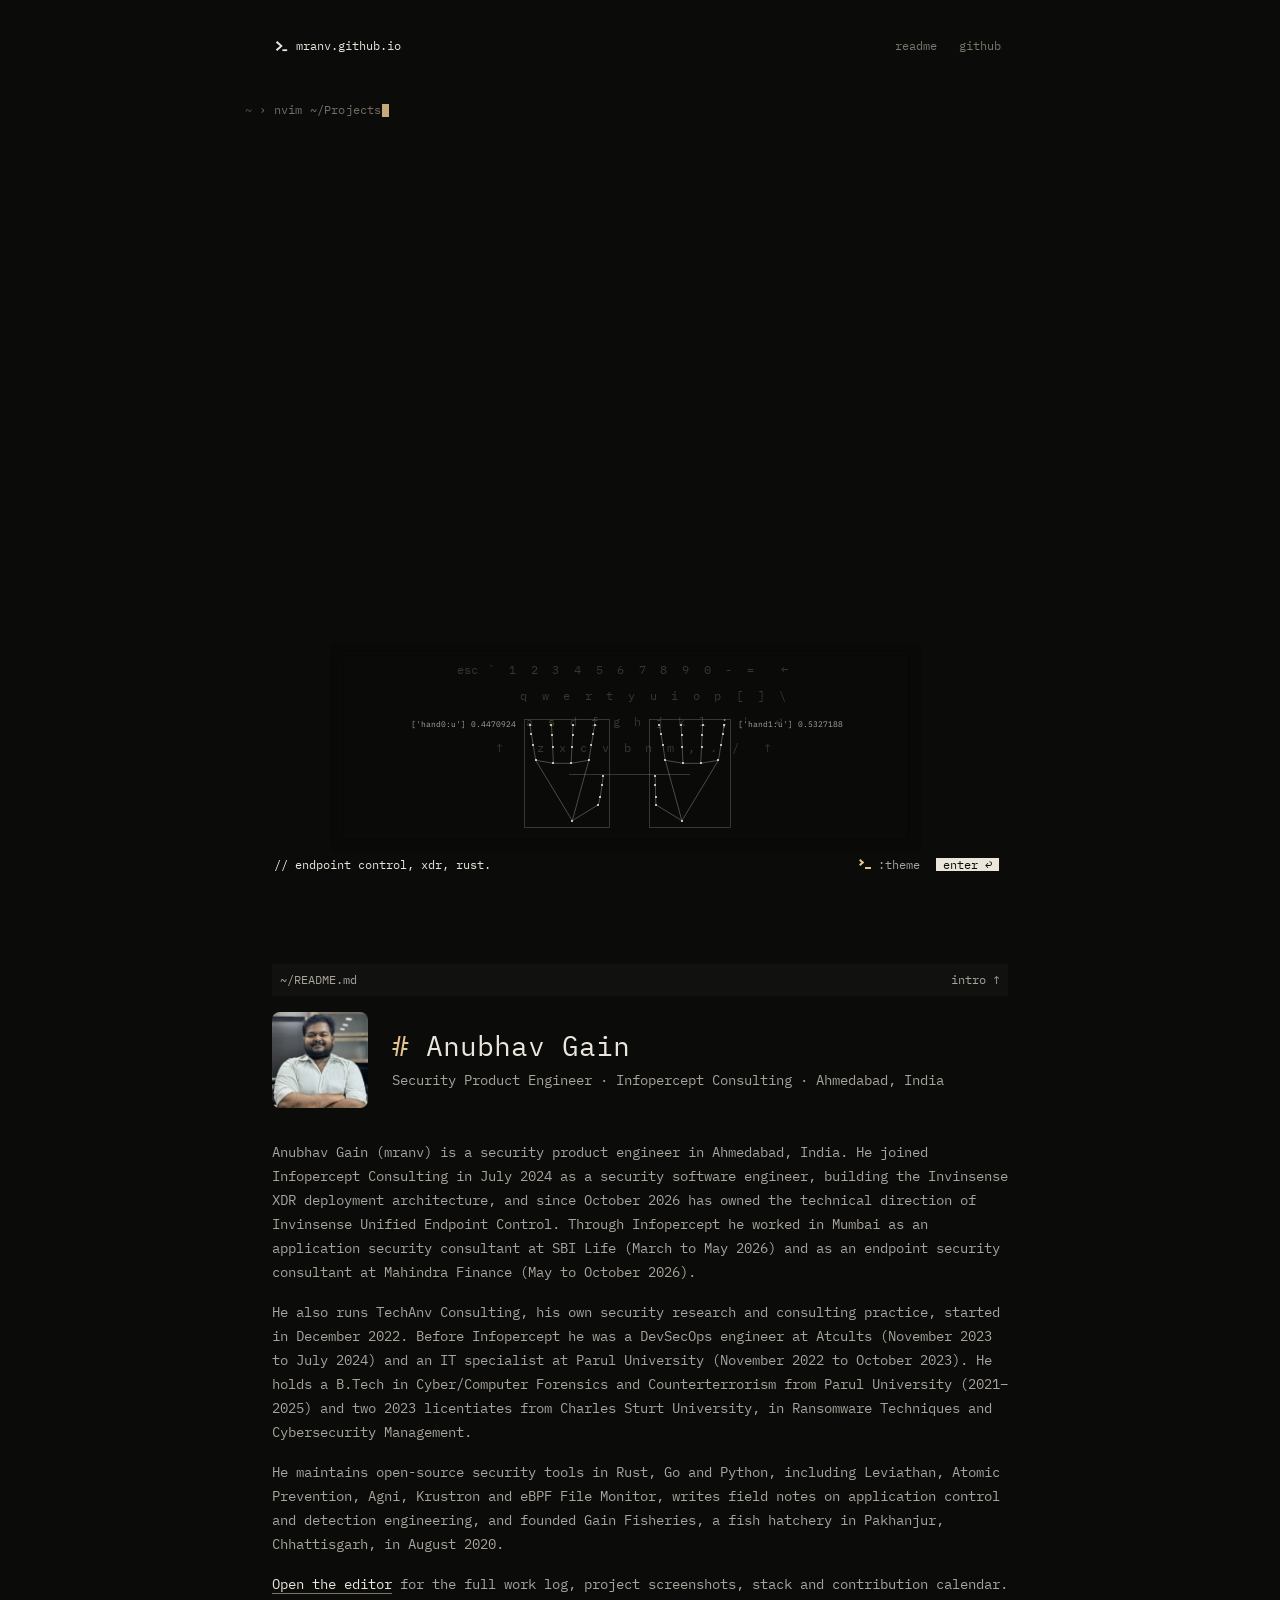
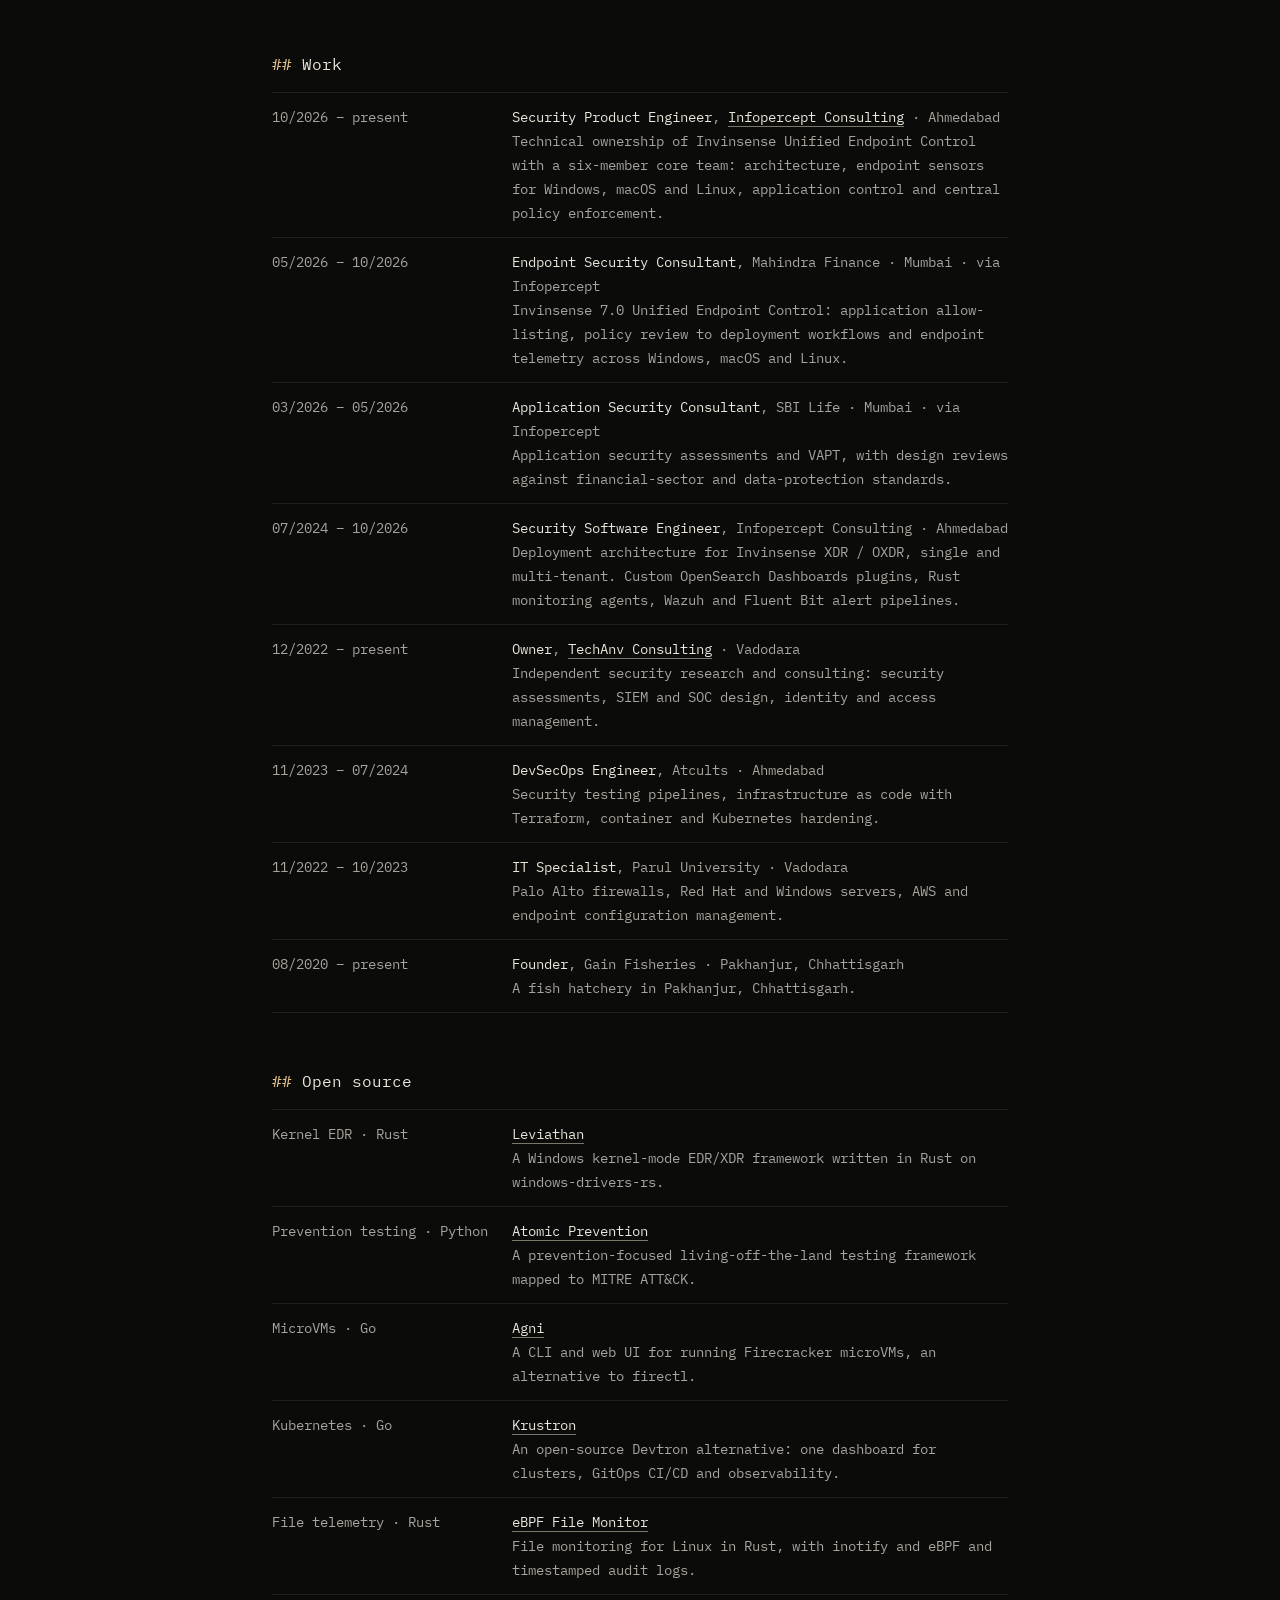
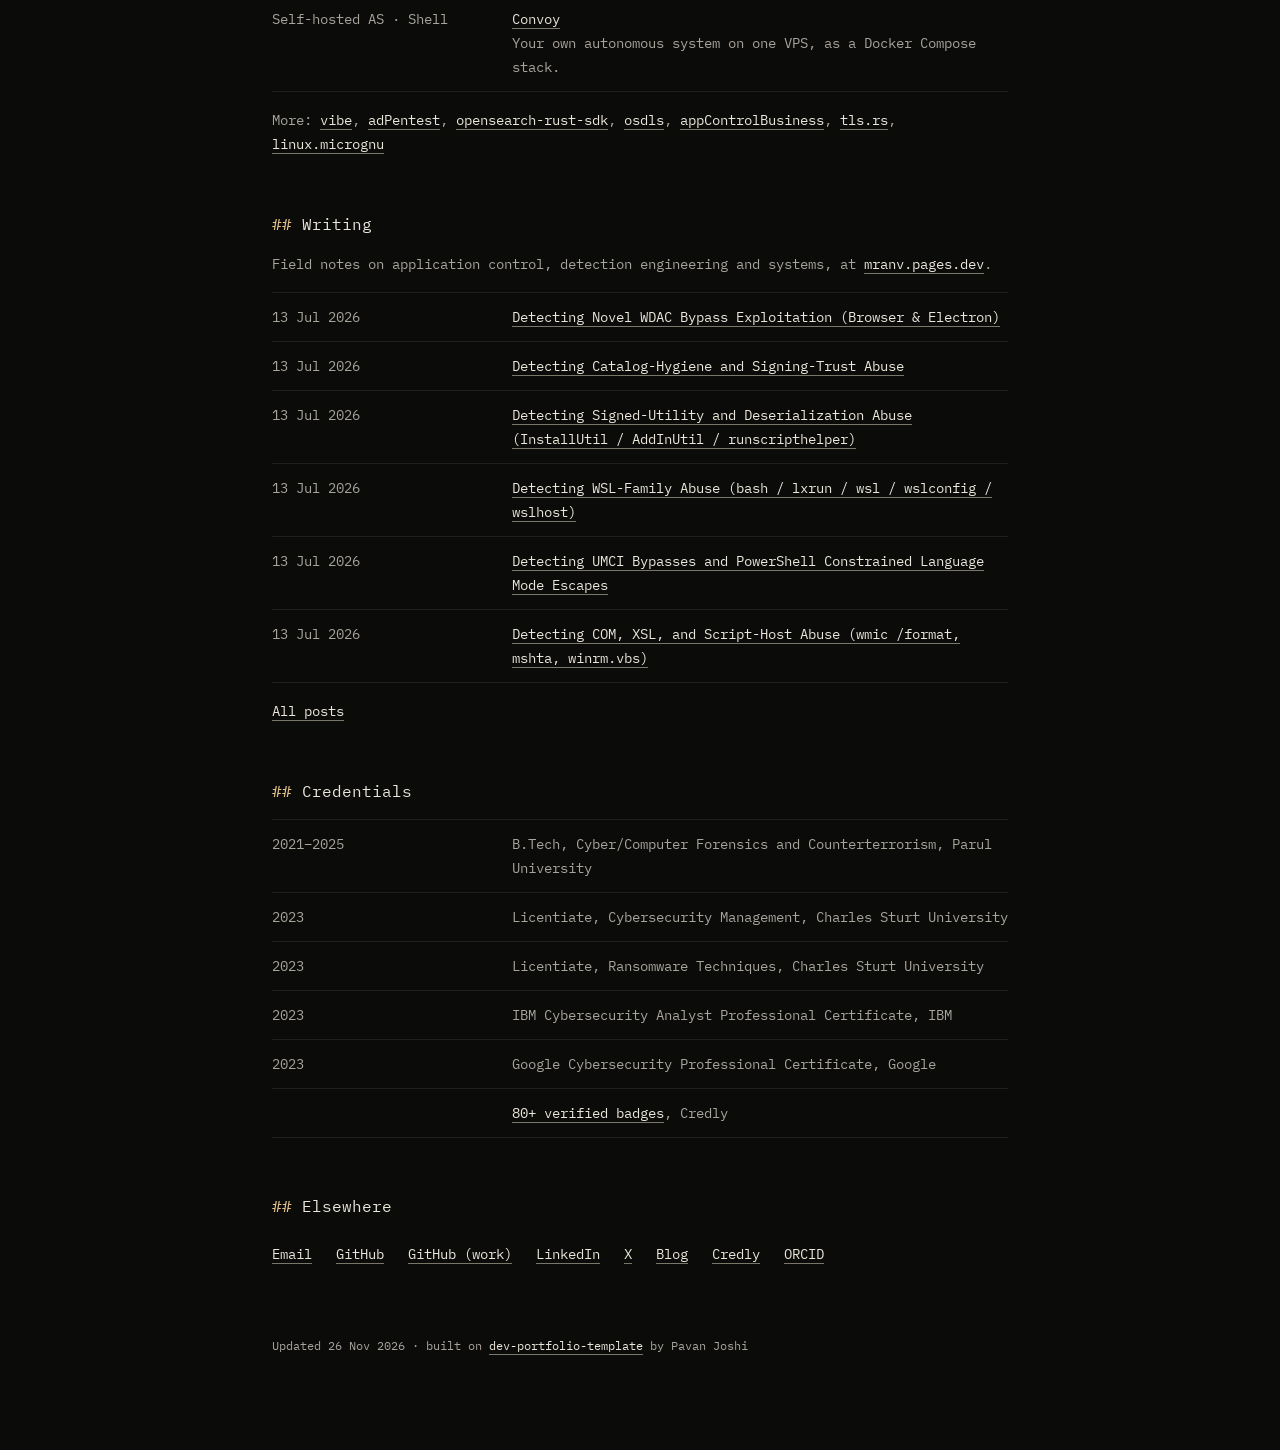
==== commit a34ef472: "feat(site): Update roles from LinkedIn, deepen SEO, play emblems live Facts, from the owner's Linked" ====
--- a/index.html
+++ b/index.html
@@ -6,7 +6,7 @@
 <!-- Generated by scripts/build-data.mjs from portfolio.config.json. Edit the config, not this block. -->
 <!-- seo:start -->
 <title>Anubhav Gain — Security Engineer</title>
-<meta name="description" content="Anubhav Gain is a security engineer in Mumbai, India, building endpoint control, XDR pipelines and Rust tooling at Infopercept. Saying “No” as a Service.">
+<meta name="description" content="Anubhav Gain is a security engineer in Ahmedabad, India, building endpoint control, XDR pipelines and Rust tooling at Infopercept Consulting. Saying “No” as a Service.">
 <meta name="author" content="Anubhav Gain">
 <meta name="robots" content="index, follow, max-image-preview:large">
 <link rel="canonical" href="https://mranv.github.io/">
@@ -38,6 +38,8 @@
 <link rel="me" href="https://mranv.pages.dev/">
 <link rel="me" href="https://www.credly.com/users/anubhavgain">
 <link rel="me" href="https://orcid.org/0009-0004-4131-5428">
+<link rel="preload" href="/assets/fonts/IBMPlexMono-Regular.ttf" as="font" type="font/ttf" crossorigin>
+<link rel="alternate" type="application/rss+xml" title="Anubhav Gain: field notes" href="https://mranv.pages.dev/rss.xml">
 <link rel="icon" href="/favicon.svg" type="image/svg+xml">
 <link rel="icon" href="/favicon.ico" sizes="32x32">
 <link rel="apple-touch-icon" sizes="180x180" href="/assets/apple-touch-icon.png">
@@ -52,7 +54,7 @@
    "name": "Anubhav Gain — Security Engineer",
    "inLanguage": "en",
    "dateCreated": "2023-12-23T00:00:00+05:30",
-   "dateModified": "2026-11-25T00:00:00+05:30",
+   "dateModified": "2026-11-26T00:00:00+05:30",
    "isPartOf": {
     "@id": "https://mranv.github.io/#website"
    },
@@ -95,21 +97,30 @@
     "@id": "https://mranv.github.io/#profile"
    },
    "email": "iamanubhavgain@gmail.com",
-   "jobTitle": "Security Software Engineer",
-   "description": "Security engineer in Mumbai, India, building endpoint control, XDR pipelines and Rust security tooling at Infopercept; founder of Gain Fisheries, a fish hatchery in Pakhanjur, Chhattisgarh.",
+   "jobTitle": "Security Product Engineer",
+   "description": "Security engineer in Ahmedabad, India, building endpoint control, XDR pipelines and Rust security tooling at Infopercept Consulting; owner of TechAnv Consulting and founder of Gain Fisheries, a fish hatchery in Pakhanjur, Chhattisgarh.",
    "worksFor": {
     "@type": "Organization",
     "@id": "https://mranv.github.io/#infopercept",
-    "name": "Infopercept",
+    "name": "Infopercept Consulting",
     "url": "https://www.infopercept.com/"
+   },
+   "hasOccupation": {
+    "@type": "Occupation",
+    "name": "Security engineer",
+    "skills": "Endpoint security, application allow-listing, XDR and SIEM engineering, application security, DevSecOps, Rust, Go, eBPF",
+    "occupationLocation": {
+     "@type": "City",
+     "name": "Ahmedabad"
+    }
    },
    "homeLocation": {
     "@type": "Place",
-    "name": "Mumbai, Maharashtra, India",
+    "name": "Ahmedabad, Gujarat, India",
     "address": {
      "@type": "PostalAddress",
-     "addressLocality": "Mumbai",
-     "addressRegion": "Maharashtra",
+     "addressLocality": "Ahmedabad",
+     "addressRegion": "Gujarat",
      "addressCountry": "IN"
     }
    },
@@ -187,10 +198,30 @@
   },
   {
    "@type": "Organization",
+   "@id": "https://mranv.github.io/#techanv-consulting",
+   "name": "TechAnv Consulting",
+   "description": "Independent security research and consulting practice.",
+   "url": "https://techanv.com/",
+   "foundingDate": "2022-12",
+   "founder": {
+    "@id": "https://mranv.github.io/#person"
+   },
+   "location": {
+    "@type": "Place",
+    "address": {
+     "@type": "PostalAddress",
+     "addressLocality": "Vadodara",
+     "addressRegion": "Gujarat",
+     "addressCountry": "IN"
+    }
+   }
+  },
+  {
+   "@type": "Organization",
    "@id": "https://mranv.github.io/#gain-fisheries",
    "name": "Gain Fisheries",
    "description": "Sustainable fish hatchery in Pakhanjur, Chhattisgarh, India.",
-   "foundingDate": "2020",
+   "foundingDate": "2020-08",
    "founder": {
     "@id": "https://mranv.github.io/#person"
    },
@@ -202,6 +233,19 @@
      "addressRegion": "Chhattisgarh",
      "addressCountry": "IN"
     }
+   }
+  },
+  {
+   "@type": "Blog",
+   "@id": "https://mranv.pages.dev/#blog",
+   "url": "https://mranv.pages.dev/",
+   "name": "Anubhav Gain: field notes",
+   "inLanguage": "en",
+   "author": {
+    "@id": "https://mranv.github.io/#person"
+   },
+   "publisher": {
+    "@id": "https://mranv.github.io/#person"
    }
   },
   {
@@ -327,21 +371,23 @@
 <img src="/assets/anubhav-gain.jpg" alt="Anubhav Gain" width="96" height="96" loading="lazy" decoding="async">
 <div>
 <h1 id="readme-title"><span class="md" aria-hidden="true"># </span>Anubhav Gain</h1>
-<p class="lede">Security Software Engineer · Infopercept · Mumbai, India</p>
+<p class="lede">Security Product Engineer · Infopercept Consulting · Ahmedabad, India</p>
 </div>
 </header>
-<p>Anubhav Gain (mranv) is a security software engineer in Mumbai, India. Since July 2024 he has worked at Infopercept, building the Invinsense XDR deployment architecture and Invinsense Unified Endpoint Control, and has consulted on endpoint security at Mahindra Finance and application security at SBI Life.</p>
-<p>Before that he was a DevSecOps engineer at Atcults (November 2023 to July 2024) and an IT security specialist at Parul University (November 2022 to October 2023). He holds a B.Tech in Cyber/Computer Forensics and Counterterrorism from Parul University (2021–2025) and two 2023 licentiates from Charles Sturt University, in Ransomware Techniques and Cybersecurity Management.</p>
-<p>He maintains open-source security tools in Rust, Go and Python, including Leviathan, Atomic Prevention, Agni, Krustron and eBPF File Monitor, writes field notes on application control and detection engineering, and founded Gain Fisheries, a fish hatchery in Pakhanjur, Chhattisgarh, in 2020.</p>
+<p>Anubhav Gain (mranv) is a security product engineer in Ahmedabad, India. He joined Infopercept Consulting in July 2024 as a security software engineer, building the Invinsense XDR deployment architecture, and since October 2026 has owned the technical direction of Invinsense Unified Endpoint Control. Through Infopercept he worked in Mumbai as an application security consultant at SBI Life (March to May 2026) and as an endpoint security consultant at Mahindra Finance (May to October 2026).</p>
+<p>He also runs TechAnv Consulting, his own security research and consulting practice, started in December 2022. Before Infopercept he was a DevSecOps engineer at Atcults (November 2023 to July 2024) and an IT specialist at Parul University (November 2022 to October 2023). He holds a B.Tech in Cyber/Computer Forensics and Counterterrorism from Parul University (2021–2025) and two 2023 licentiates from Charles Sturt University, in Ransomware Techniques and Cybersecurity Management.</p>
+<p>He maintains open-source security tools in Rust, Go and Python, including Leviathan, Atomic Prevention, Agni, Krustron and eBPF File Monitor, writes field notes on application control and detection engineering, and founded Gain Fisheries, a fish hatchery in Pakhanjur, Chhattisgarh, in August 2020.</p>
 <p class="more"><a href="/site/">Open the editor</a> for the full work log, project screenshots, stack and contribution calendar.</p>
 <h2><span class="md" aria-hidden="true">## </span>Work</h2>
 <ul class="rows">
-<li><span class="when">07/2024 – present</span><span class="what"><strong>Security Software Engineer</strong>, <a href="https://www.infopercept.com/">Infopercept</a><br>Deployment architecture for Invinsense XDR / OXDR, single and multi-tenant. Custom OpenSearch Dashboards plugins, Rust monitoring agents, Wazuh and Fluent Bit alert pipelines.</span></li>
-<li><span class="when">05/2026 – present</span><span class="what"><strong>Endpoint Security Consultant</strong>, Mahindra Finance<br>Invinsense 7.0 Unified Endpoint Control: application allow-listing, policy review to deployment workflows and endpoint telemetry across Windows, macOS and Linux.</span></li>
-<li><span class="when">03/2026 – 05/2026</span><span class="what"><strong>Application Security Consultant</strong>, SBI Life<br>Application security assessments and VAPT, with design reviews against financial-sector and data-protection standards.</span></li>
-<li><span class="when">11/2023 – 07/2024</span><span class="what"><strong>DevSecOps Engineer</strong>, Atcults<br>Security testing pipelines, infrastructure as code with Terraform, container and Kubernetes hardening.</span></li>
-<li><span class="when">11/2022 – 10/2023</span><span class="what"><strong>IT Security Specialist</strong>, Parul University · Vadodara<br>Palo Alto firewalls, Red Hat and Windows servers, AWS and endpoint configuration management.</span></li>
-<li><span class="when">2020 – present</span><span class="what"><strong>Founder</strong>, Gain Fisheries · Pakhanjur, Chhattisgarh<br>A fish hatchery in Pakhanjur, Chhattisgarh.</span></li>
+<li><span class="when">10/2026 – present</span><span class="what"><strong>Security Product Engineer</strong>, <a href="https://www.infopercept.com/">Infopercept Consulting</a> · Ahmedabad<br>Technical ownership of Invinsense Unified Endpoint Control with a six-member core team: architecture, endpoint sensors for Windows, macOS and Linux, application control and central policy enforcement.</span></li>
+<li><span class="when">05/2026 – 10/2026</span><span class="what"><strong>Endpoint Security Consultant</strong>, Mahindra Finance · Mumbai · via Infopercept<br>Invinsense 7.0 Unified Endpoint Control: application allow-listing, policy review to deployment workflows and endpoint telemetry across Windows, macOS and Linux.</span></li>
+<li><span class="when">03/2026 – 05/2026</span><span class="what"><strong>Application Security Consultant</strong>, SBI Life · Mumbai · via Infopercept<br>Application security assessments and VAPT, with design reviews against financial-sector and data-protection standards.</span></li>
+<li><span class="when">07/2024 – 10/2026</span><span class="what"><strong>Security Software Engineer</strong>, Infopercept Consulting · Ahmedabad<br>Deployment architecture for Invinsense XDR / OXDR, single and multi-tenant. Custom OpenSearch Dashboards plugins, Rust monitoring agents, Wazuh and Fluent Bit alert pipelines.</span></li>
+<li><span class="when">12/2022 – present</span><span class="what"><strong>Owner</strong>, <a href="https://techanv.com/">TechAnv Consulting</a> · Vadodara<br>Independent security research and consulting: security assessments, SIEM and SOC design, identity and access management.</span></li>
+<li><span class="when">11/2023 – 07/2024</span><span class="what"><strong>DevSecOps Engineer</strong>, Atcults · Ahmedabad<br>Security testing pipelines, infrastructure as code with Terraform, container and Kubernetes hardening.</span></li>
+<li><span class="when">11/2022 – 10/2023</span><span class="what"><strong>IT Specialist</strong>, Parul University · Vadodara<br>Palo Alto firewalls, Red Hat and Windows servers, AWS and endpoint configuration management.</span></li>
+<li><span class="when">08/2020 – present</span><span class="what"><strong>Founder</strong>, Gain Fisheries · Pakhanjur, Chhattisgarh<br>A fish hatchery in Pakhanjur, Chhattisgarh.</span></li>
 </ul>
 <h2><span class="md" aria-hidden="true">## </span>Open source</h2>
 <ul class="rows">
@@ -385,7 +431,7 @@
 <li><a href="https://orcid.org/0009-0004-4131-5428" rel="me">ORCID</a></li>
 </ul>
 <footer class="readme-foot">
-<p>Updated <time datetime="2026-11-25">25 Nov 2026</time> · built on <a href="https://github.com/pavanjoshi914/dev-portfolio-template">dev-portfolio-template</a> by Pavan Joshi</p>
+<p>Updated <time datetime="2026-11-26">26 Nov 2026</time> · built on <a href="https://github.com/pavanjoshi914/dev-portfolio-template">dev-portfolio-template</a> by Pavan Joshi</p>
 </footer>
 </article>
 <!-- readme:end -->
